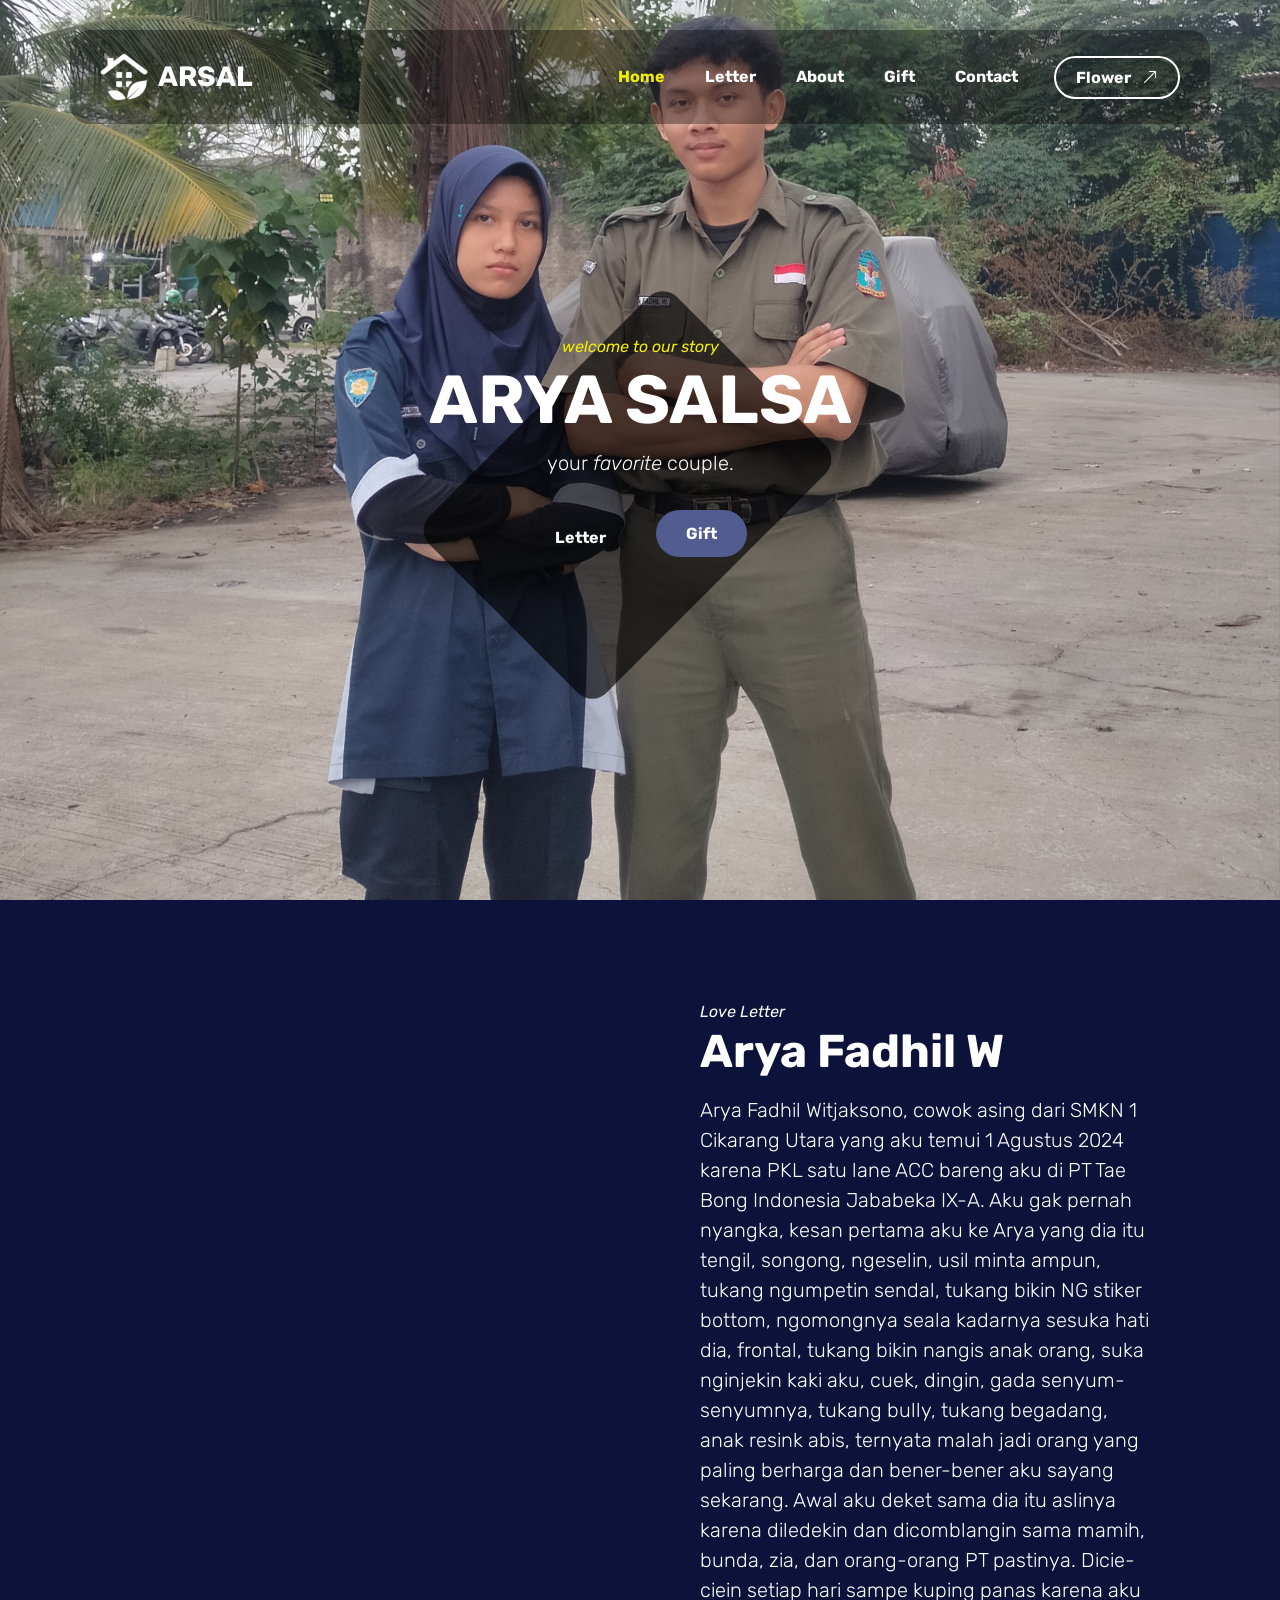
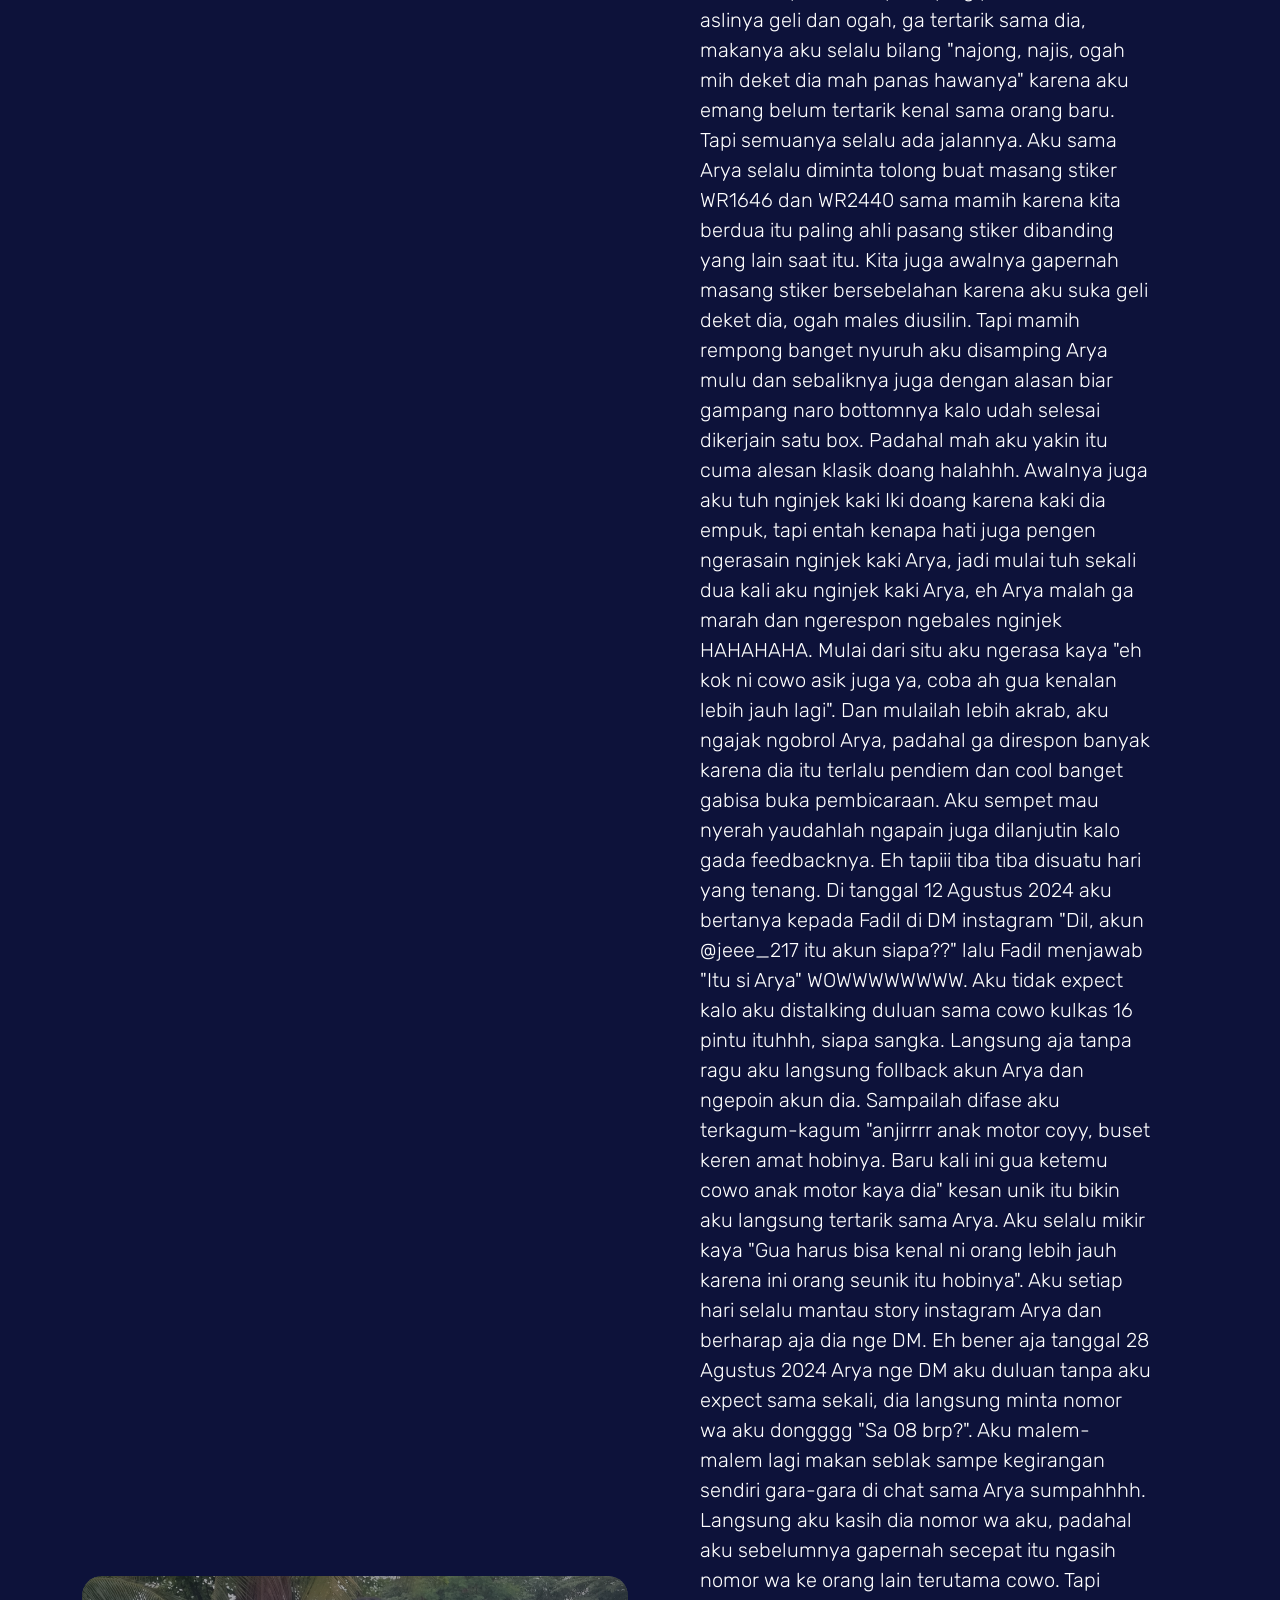
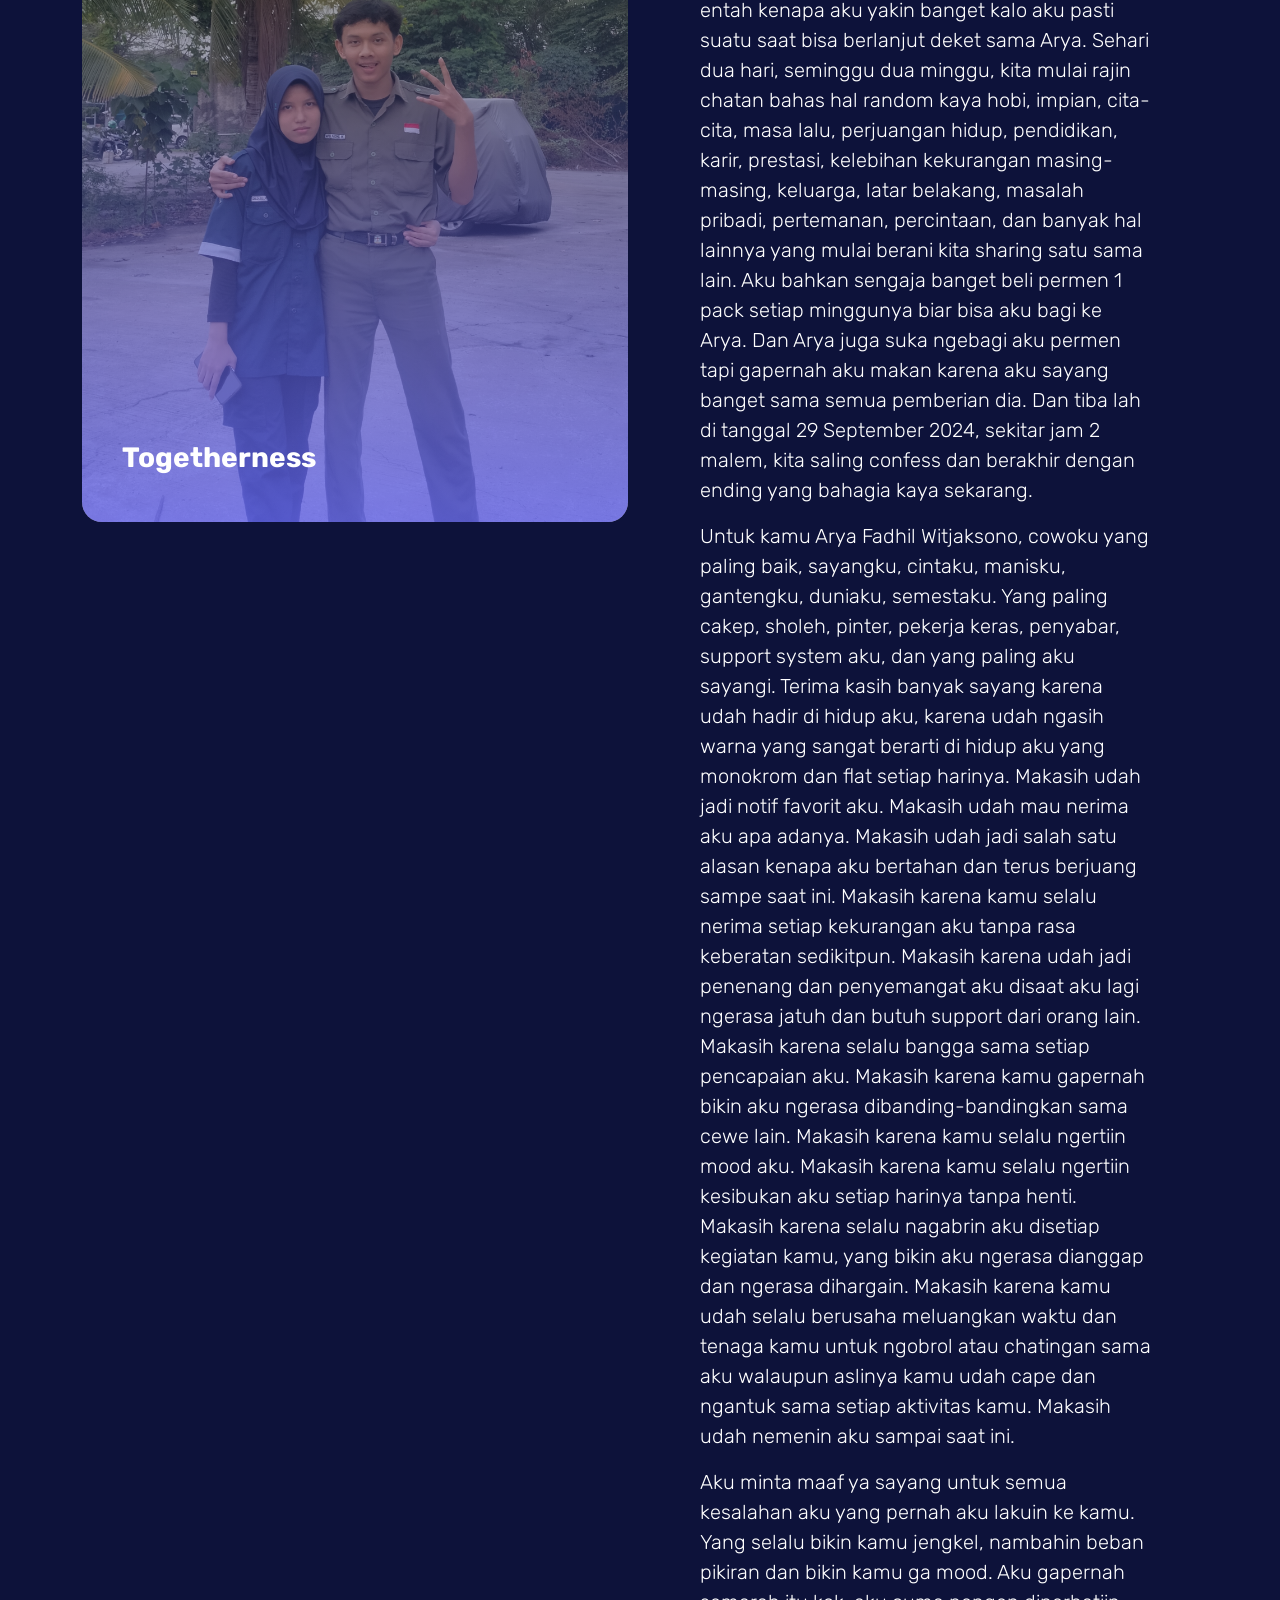
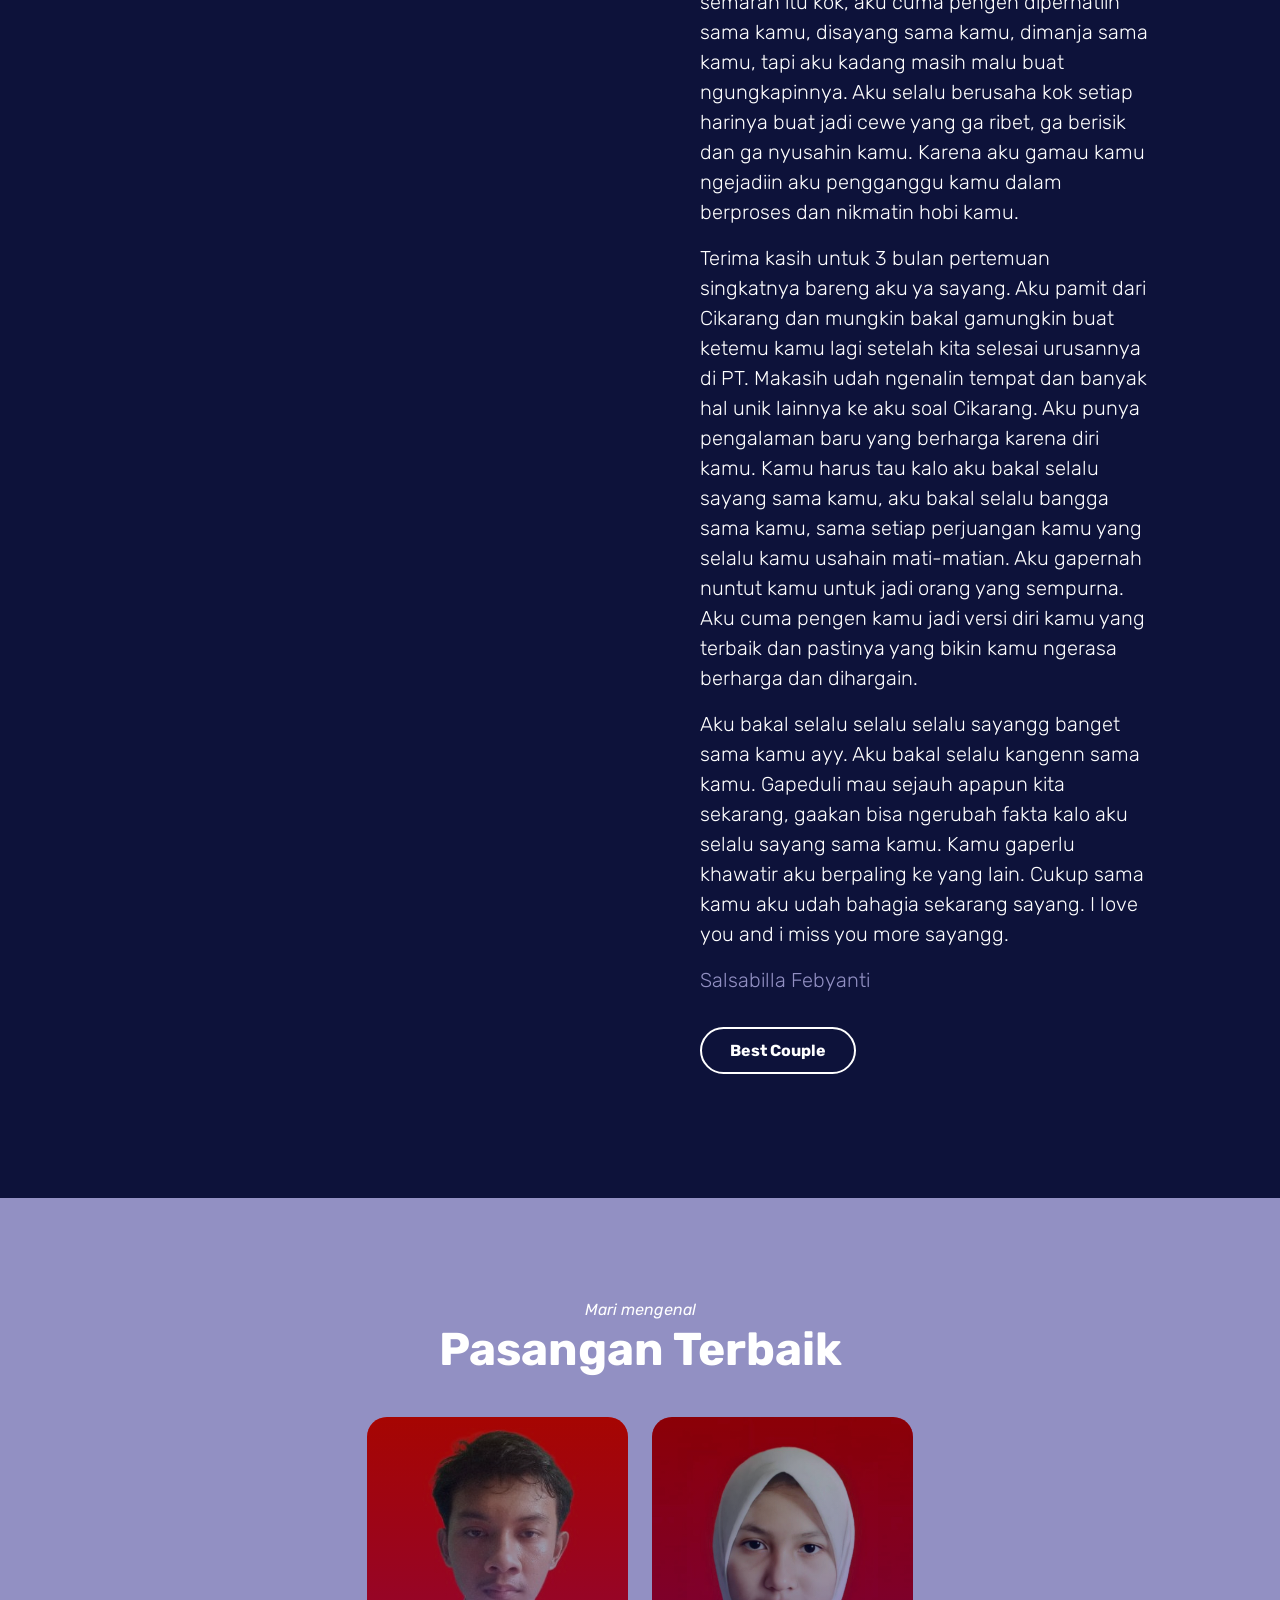
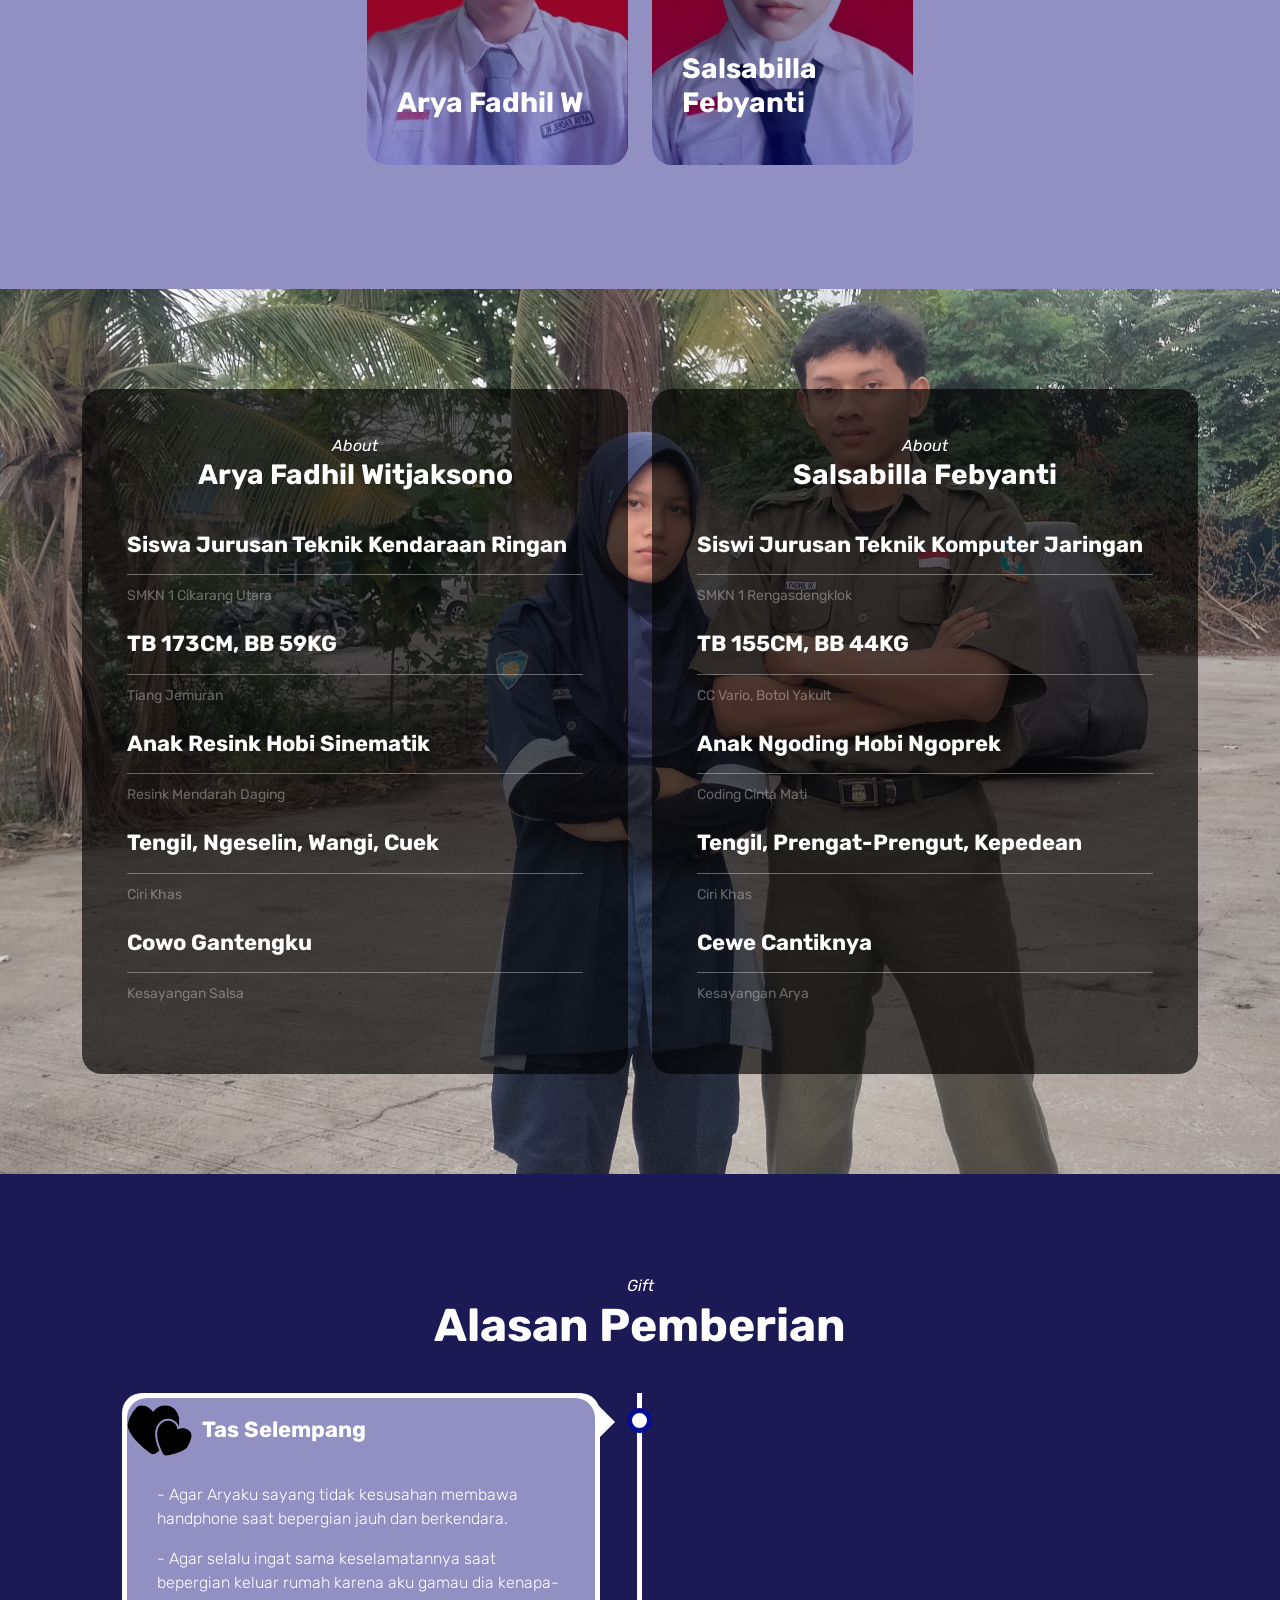
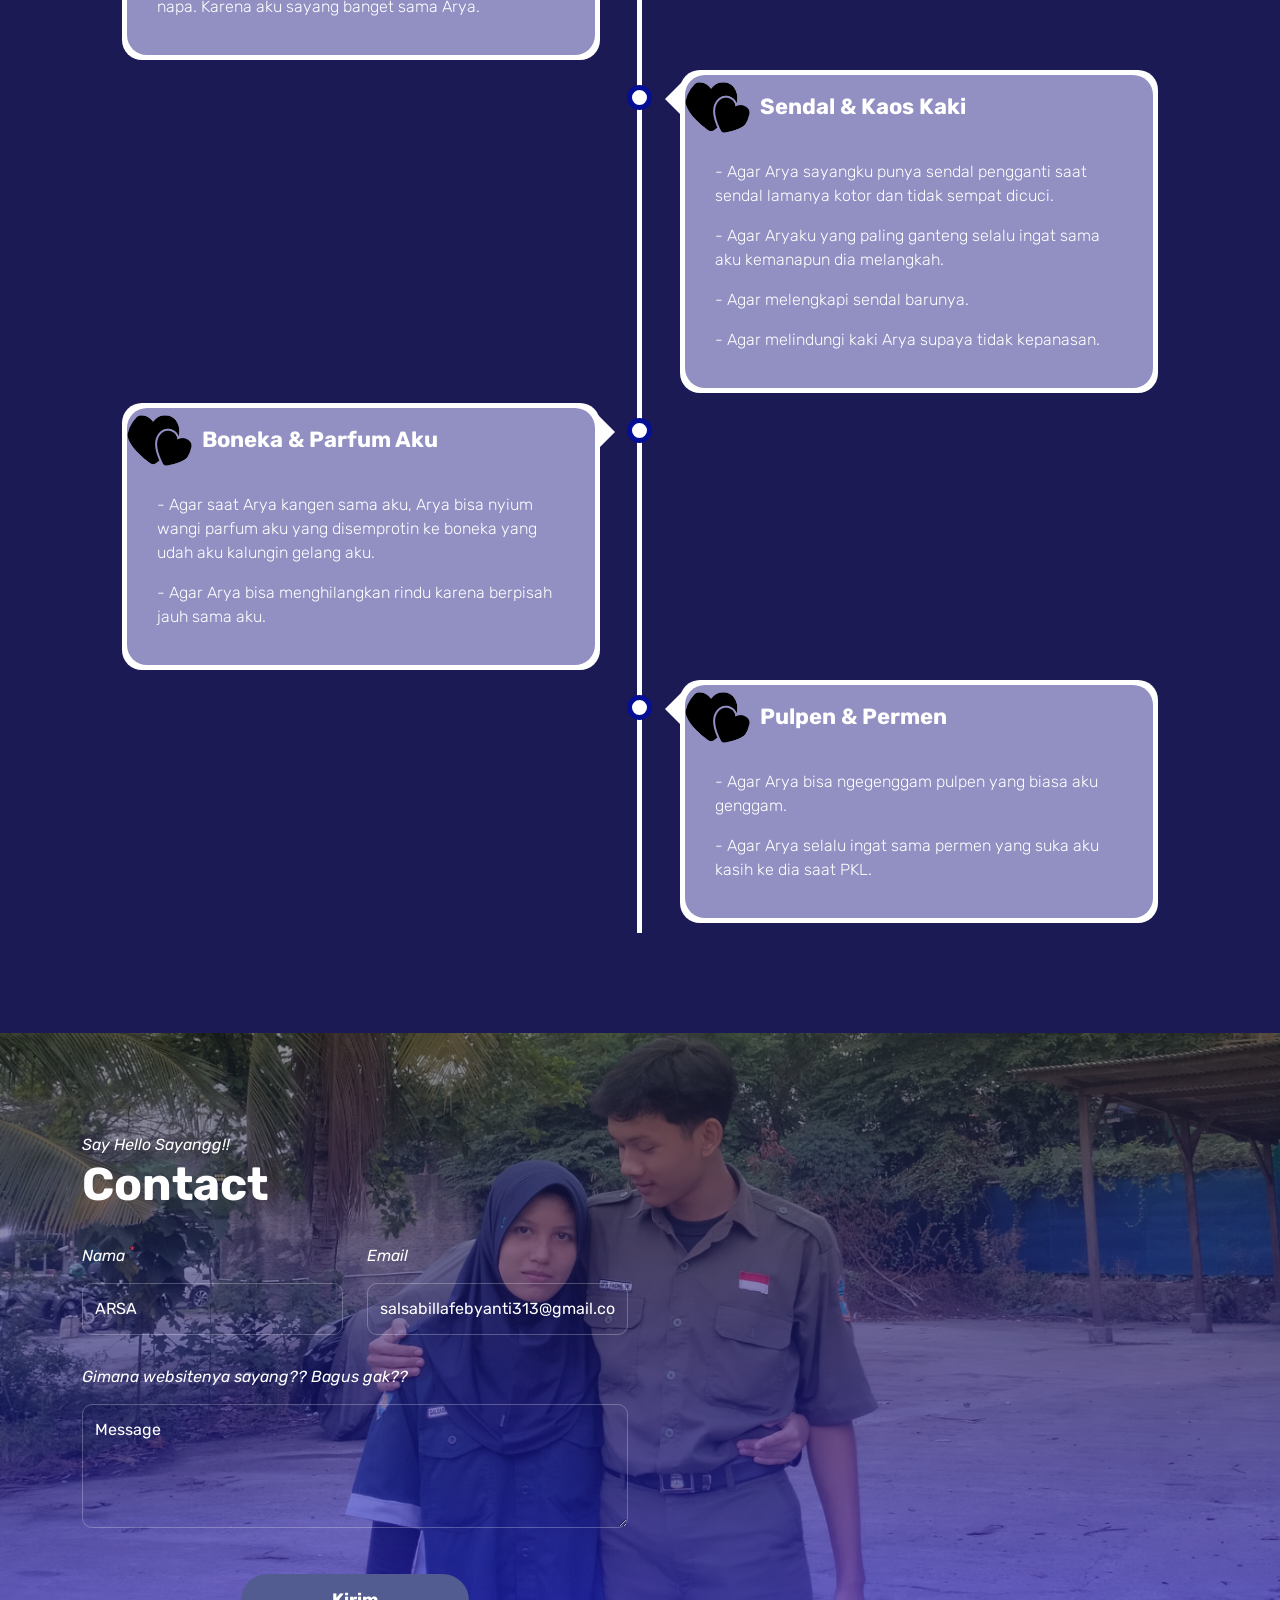
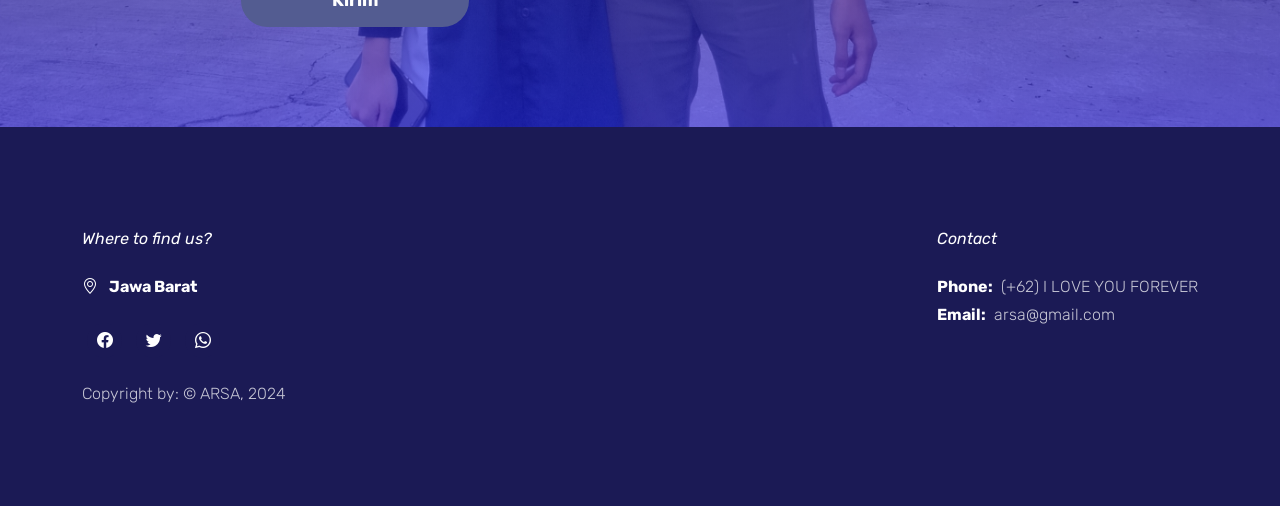
==== index.html @ aed1a378 "Add files via upload" ====
<!doctype html>
<html lang="en">
    <head>
        <meta charset="utf-8">
        <meta name="viewport" content="width=device-width, initial-scale=1">

        <meta name="description" content="">
        <meta name="author" content="">

        <title>Surat Cinta Dari Salsabilla</title>
        <link href="https://fonts.googleapis.com/css2?family=Rubik:ital,wght@0,300..900;1,300..900&display=swap" rel="stylesheet">
        <style>
            body {
                font-family: "Rubik", sans-serif;
            }
        </style>

        <!-- CSS -->                
        <link rel="preconnect" href="https://fonts.googleapis.com">
        
        <link rel="preconnect" href="https://fonts.gstatic.com" crossorigin>
            
        <link href="bootstrap.min.css" rel="stylesheet">

        <link href="bootstrap-icons.css" rel="stylesheet">

        <link href="vegas.min.css" rel="stylesheet">

        <link href="tooplate-barista.css" rel="stylesheet">
        
    </head>
    
    <body>
            <main>
                <nav class="navbar navbar-expand-lg">                
                    <div class="container">
                        <!-- GANTI PAKE FILE BERANDA UTAMA INDEX.HTML -->   
                        <a class="navbar-brand d-flex align-items-center">
                        
                            <img src="home.png" class="navbar-brand-image img-fluid" alt="Barista Cafe Template">
                            ARSAL
                        </a>
        
                        <button class="navbar-toggler" type="button" data-bs-toggle="collapse" data-bs-target="#navbarNav" aria-controls="navbarNav" aria-expanded="false" aria-label="Toggle navigation">
                            <span class="navbar-toggler-icon"></span>
                        </button>
        
                        <div class="collapse navbar-collapse" id="navbarNav">
                            <ul class="navbar-nav ms-lg-auto">
                                <li class="nav-item">
                                    <a class="nav-link click-scroll" href="#section_1">Home</a>
                                </li>
        
                                <li class="nav-item">
                                    <a class="nav-link click-scroll" href="#section_2">Letter</a>
                                </li>

                                <li class="nav-item">
                                    <a class="nav-link click-scroll" href="#section_3">About</a>
                                </li>

                                <li class="nav-item">
                                    <a class="nav-link click-scroll" href="#section_4">Gift</a>
                                </li>

                                <li class="nav-item">
                                    <a class="nav-link click-scroll" href="#section_6">Contact</a>
                                </li>
                            </ul>
                                        <!-- GANTI PAKE FILE BERANDA UTAMA INDEX.HTML -->
                            <div class="ms-lg-3">
                                <a class="btn custom-btn custom-border-btn" href="https://salsabillafebyanti.github.io/arya/">
                                    Flower
                                    <i class="bi-arrow-up-right ms-2"></i>
                                </a>
                            </div>
                        </div>
                    </div>
                </nav>


                <section class="hero-section d-flex justify-content-center align-items-center" id="section_1">

                    <div class="container">
                        <div class="row align-items-center">

                            <div class="col-lg-6 col-12 mx-auto">
                                <em class="small-text">welcome to our story</em>
                                
                                <h1>ARYA SALSA</h1>

                                <p class="text-white mb-4 pb-lg-2">
                                    your <em>favorite</em> couple.
                                </p>

                                <a class="btn custom-btn custom-border-btn smoothscroll me-3" href="#section_2">
                                    Letter
                                </a>

                                <a class="btn custom-btn smoothscroll me-2 mb-2" href="#section_4"><strong>Gift</strong></a>
                            </div>

                        </div>
                    </div>

                    <div class="hero-slides"></div>
                </section>


                <section class="about-section section-padding" id="section_2" style="background-color: #1B1A55;">
                    <div class="section-overlay"></div>
                    <div class="container">
                        <div class="row align-items-center">
                            
                            <div class="col-lg-6 col-12">
                                <div class="ratio ratio-1x1">
                                    <img src="together.jpg" class="custom-video" alt="Revisi Fiber Image">
                                    <div class="about-video-info d-flex flex-column">
                                        <h4 class="mt-auto"></h4>
                                        <h4>Togetherness</h4>
                                    </div>
                                </div>
                            </div>

                            <div class="col-lg-5 col-12 mt-4 mt-lg-0 mx-auto">
                                <em class="text-white">Love Letter</em>

                                <h2 class="text-white mb-3">Arya Fadhil W</h2>

                                <p class="text-white">Arya Fadhil Witjaksono, cowok asing dari SMKN 1 Cikarang Utara yang aku temui 1 Agustus 2024 karena PKL satu lane ACC bareng aku di PT Tae Bong Indonesia Jababeka IX-A. Aku gak pernah nyangka, kesan pertama aku ke Arya yang dia itu tengil, songong, ngeselin, usil minta ampun, tukang ngumpetin sendal, tukang bikin NG stiker bottom, ngomongnya seala kadarnya sesuka hati dia, frontal, tukang bikin nangis anak orang, suka nginjekin kaki aku, cuek, dingin, gada senyum-senyumnya, tukang bully, tukang begadang, anak resink abis, ternyata malah jadi orang yang paling berharga dan bener-bener aku sayang sekarang. Awal aku deket sama dia itu aslinya karena diledekin dan dicomblangin sama mamih, bunda, zia, dan orang-orang PT pastinya. Dicie-ciein setiap hari sampe kuping panas karena aku aslinya geli dan ogah, ga tertarik sama dia, makanya aku selalu bilang "najong, najis, ogah mih deket dia mah panas hawanya" karena aku emang belum tertarik kenal sama orang baru. Tapi semuanya selalu ada jalannya. Aku sama Arya selalu diminta tolong buat masang stiker WR1646 dan WR2440 sama mamih karena kita berdua itu paling ahli pasang stiker dibanding yang lain saat itu. Kita juga awalnya gapernah masang stiker bersebelahan karena aku suka geli deket dia, ogah males diusilin. Tapi mamih rempong banget nyuruh aku disamping Arya mulu dan sebaliknya juga dengan alasan biar gampang naro bottomnya kalo udah selesai dikerjain satu box. Padahal mah aku yakin itu cuma alesan klasik doang halahhh. Awalnya juga aku tuh nginjek kaki Iki doang karena kaki dia empuk, tapi entah kenapa hati juga pengen ngerasain nginjek kaki Arya, jadi mulai tuh sekali dua kali aku nginjek kaki Arya, eh Arya malah ga marah dan ngerespon ngebales nginjek HAHAHAHA. Mulai dari situ aku ngerasa kaya "eh kok ni cowo asik juga ya, coba ah gua kenalan lebih jauh lagi". Dan mulailah lebih akrab, aku ngajak ngobrol Arya, padahal ga direspon banyak karena dia itu terlalu pendiem dan cool banget gabisa buka pembicaraan. Aku sempet mau nyerah yaudahlah ngapain juga dilanjutin kalo gada feedbacknya. Eh tapiii tiba tiba disuatu hari yang tenang. Di tanggal 12 Agustus 2024 aku bertanya kepada Fadil di DM instagram "Dil, akun @jeee_217 itu akun siapa??" lalu Fadil menjawab "Itu si Arya" WOWWWWWWWW. Aku tidak expect kalo aku distalking duluan sama cowo kulkas 16 pintu ituhhh, siapa sangka. Langsung aja tanpa ragu aku langsung follback akun Arya dan ngepoin akun dia. Sampailah difase aku terkagum-kagum "anjirrrr anak motor coyy, buset keren amat hobinya. Baru kali ini gua ketemu cowo anak motor kaya dia" kesan unik itu bikin aku langsung tertarik sama Arya. Aku selalu mikir kaya "Gua harus bisa kenal ni orang lebih jauh karena ini orang seunik itu hobinya". Aku setiap hari selalu mantau story instagram Arya dan berharap aja dia nge DM. Eh bener aja tanggal 28 Agustus 2024 Arya nge DM aku duluan tanpa aku expect sama sekali, dia langsung minta nomor wa aku dongggg "Sa 08 brp?". Aku malem-malem lagi makan seblak sampe kegirangan sendiri gara-gara di chat sama Arya sumpahhhh. Langsung aku kasih dia nomor wa aku, padahal aku sebelumnya gapernah secepat itu ngasih nomor wa ke orang lain terutama cowo. Tapi entah kenapa aku yakin banget kalo aku pasti suatu saat bisa berlanjut deket sama Arya. Sehari dua hari, seminggu dua minggu, kita mulai rajin chatan bahas hal random kaya hobi, impian, cita-cita, masa lalu, perjuangan hidup, pendidikan, karir, prestasi, kelebihan kekurangan masing-masing, keluarga, latar belakang, masalah pribadi, pertemanan, percintaan, dan banyak hal lainnya yang mulai berani kita sharing satu sama lain. Aku bahkan sengaja banget beli permen 1 pack setiap minggunya biar bisa aku bagi ke Arya. Dan Arya juga suka ngebagi aku permen tapi gapernah aku makan karena aku sayang banget sama semua pemberian dia. Dan tiba lah di tanggal 29 September 2024, sekitar jam 2 malem, kita saling confess dan berakhir dengan ending yang bahagia kaya sekarang.</p>
                                <p class="text-white">Untuk kamu Arya Fadhil Witjaksono, cowoku yang paling baik, sayangku, cintaku, manisku, gantengku, duniaku, semestaku. Yang paling cakep, sholeh, pinter, pekerja keras, penyabar, support system aku, dan yang paling aku sayangi. Terima kasih banyak sayang karena udah hadir di hidup aku, karena udah ngasih warna yang sangat berarti di hidup aku yang monokrom dan flat setiap harinya. Makasih udah jadi notif favorit aku. Makasih udah mau nerima aku apa adanya. Makasih udah jadi salah satu alasan kenapa aku bertahan dan terus berjuang sampe saat ini. Makasih karena kamu selalu nerima setiap kekurangan aku tanpa rasa keberatan sedikitpun. Makasih karena udah jadi penenang dan penyemangat aku disaat aku lagi ngerasa jatuh dan butuh support dari orang lain. Makasih karena selalu bangga sama setiap pencapaian aku. Makasih karena kamu gapernah bikin aku ngerasa dibanding-bandingkan sama cewe lain. Makasih karena kamu selalu ngertiin mood aku. Makasih karena kamu selalu ngertiin kesibukan aku setiap harinya tanpa henti. Makasih karena selalu nagabrin aku disetiap kegiatan kamu, yang bikin aku ngerasa dianggap dan ngerasa dihargain. Makasih karena kamu udah selalu berusaha meluangkan waktu dan tenaga kamu untuk ngobrol atau chatingan sama aku walaupun aslinya kamu udah cape dan ngantuk sama setiap aktivitas kamu. Makasih udah nemenin aku sampai saat ini.</p>
                                <p class="text-white">Aku minta maaf ya sayang untuk semua kesalahan aku yang pernah aku lakuin ke kamu. Yang selalu bikin kamu jengkel, nambahin beban pikiran dan bikin kamu ga mood. Aku gapernah semarah itu kok, aku cuma pengen diperhatiin sama kamu, disayang sama kamu, dimanja sama kamu, tapi aku kadang masih malu buat ngungkapinnya. Aku selalu berusaha kok setiap harinya buat jadi cewe yang ga ribet, ga berisik dan ga nyusahin kamu. Karena aku gamau kamu ngejadiin aku pengganggu kamu dalam berproses dan nikmatin hobi kamu.</p>
                                <p class="text-white">Terima kasih untuk 3 bulan pertemuan singkatnya bareng aku ya sayang. Aku pamit dari Cikarang dan mungkin bakal gamungkin buat ketemu kamu lagi setelah kita selesai urusannya di PT. Makasih udah ngenalin tempat dan banyak hal unik lainnya ke aku soal Cikarang. Aku punya pengalaman baru yang berharga karena diri kamu. Kamu harus tau kalo aku bakal selalu sayang sama kamu, aku bakal selalu bangga sama kamu, sama setiap perjuangan kamu yang selalu kamu usahain mati-matian. Aku gapernah nuntut kamu untuk jadi orang yang sempurna. Aku cuma pengen kamu jadi versi diri kamu yang terbaik dan pastinya yang bikin kamu ngerasa berharga dan dihargain.</p>
                                <p class="text-white">Aku bakal selalu selalu selalu sayangg banget sama kamu ayy. Aku bakal selalu kangenn sama kamu. Gapeduli mau sejauh apapun kita sekarang, gaakan bisa ngerubah fakta kalo aku selalu sayang sama kamu. Kamu gaperlu khawatir aku berpaling ke yang lain. Cukup sama kamu aku udah bahagia sekarang sayang. I love you and i miss you more sayangg.</p>
                                <p class="textarea">Salsabilla Febyanti</p>


                                <a href="#barista-team" class="smoothscroll btn custom-btn custom-border-btn mt-3 mb-4">Best Couple</a>
                            </div>

                        </div>
                    </div>
                </section>

                <section class="barista-section section-padding section-bg" id="barista-team">
                    <div class="container">
                        <div class="row justify-content-center">

                            <div class="col-lg-12 col-12 text-center mb-4 pb-lg-2">
                                <em class="text-white">Mari mengenal</em>

                                <h2 class="text-white">Pasangan Terbaik</h2>
                            </div>

                            <div class="col-lg-3 col-md-6 col-12 mb-4">
                                <div class="team-block-wrap">
                                    <div class="team-block-info d-flex flex-column">
                                        <div class="d-flex mt-auto mb-3">
                                            <h4 class="text-white mb-0">Arya Fadhil W</h4>
                                        </div>
                                    </div>
                                    <div class="team-block-image-wrap">
                                        <img src="pasarya.jpg" class="team-block-image img-fluid" alt="">
                                    </div>
                                </div>
                            </div>

                            <div class="col-lg-3 col-md-6 col-12 mb-4">
                                <div class="team-block-wrap">
                                    <div class="team-block-info d-flex flex-column">
                                        <div class="d-flex mt-auto mb-3">
                                            <h4 class="text-white mb-0">Salsabilla Febyanti</h4>
                                        </div>
                                    </div>
                                    <div class="team-block-image-wrap">
                                        <img src="passalsa.jpg" class="team-block-image img-fluid" alt="">
                                    </div>
                                </div>
                            </div>
                           
                    </div>
                </section>


                <section class="menu-section section-padding" id="section_3">
                    <div class="container">
                        <div class="row">

                            <div class="col-lg-6 col-12 mb-4 mb-lg-0">
                                <div class="menu-block-wrap">
                                    <div class="text-center mb-4 pb-lg-2">
                                        <em class="text-white">About</em>
                                        <h4 class="text-white">Arya Fadhil Witjaksono</h4>
                                    </div>

                                    <div class="menu-block">
                                        <div class="d-flex">
                                            <h6>Siswa Jurusan Teknik Kendaraan Ringan</h6>
                                            <span class="underline"></span>

                                        </div>

                                        <div class="border-top mt-2 pt-2">
                                            <small>SMKN 1 Cikarang Utara</small>
                                        </div>
                                    </div>

                                    <div class="menu-block my-4">
                                        <div class="d-flex">
                                            <h6>
                                                TB 173CM, BB 59KG
                                            </h6>
                                        
                                            <span class="underline"></span>
                                        </div>

                                        <div class="border-top mt-2 pt-2">
                                            <small>Tiang Jemuran</small>
                                        </div>
                                    </div>

                                    <div class="menu-block">
                                        <div class="d-flex">
                                            <h6>
                                               Anak Resink Hobi Sinematik
                                            </h6>
                                            <span class="underline"></span>
                                        </div>

                                        <div class="border-top mt-2 pt-2">
                                            <small>Resink Mendarah Daging</small>
                                        </div>
                                    </div>

                                    <div class="menu-block my-4">
                                        <div class="d-flex">
                                            <h6>Tengil, Ngeselin, Wangi, Cuek</h6>
                                        
                                            <span class="underline"></span>
                                        </div>

                                        <div class="border-top mt-2 pt-2">
                                            <small>Ciri Khas</small>
                                        </div>
                                    </div>

                                    <div class="menu-block my-4">
                                        <div class="d-flex">
                                            <h6>Cowo Gantengku</h6>
                                        
                                            <span class="underline"></span>
                                        </div>

                                        <div class="border-top mt-2 pt-2">
                                            <small>Kesayangan Salsa</small>
                                        </div>
                                    </div>
                                </div>
                            </div>

                            <div class="col-lg-6 col-12">
                                <div class="menu-block-wrap">
                                    <div class="text-center mb-4 pb-lg-2">
                                        <em class="text-white">About</em>
                                        <h4 class="text-white">Salsabilla Febyanti</h4>
                                    </div>

                                    <div class="menu-block">
                                        <div class="d-flex">
                                            <h6>Siswi Jurusan Teknik Komputer Jaringan</h6>
                                            <span class="underline"></span>
                                        </div>

                                        <div class="border-top mt-2 pt-2">
                                            <small>SMKN 1 Rengasdengklok</small>
                                        </div>
                                    </div>

                                    <div class="menu-block my-4">
                                        <div class="d-flex">
                                            <h6>
                                                TB 155CM, BB 44KG
                                            </h6>                                       
                                            <span class="underline"></span>
                                        </div>

                                        <div class="border-top mt-2 pt-2">
                                            <small>CC Vario, Botol Yakult</small>
                                        </div>
                                    </div>

                                    <div class="menu-block">
                                        <div class="d-flex">
                                            <h6>Anak Ngoding Hobi Ngoprek</h6>                                      
                                            <span class="underline"></span>
                                        </div>

                                        <div class="border-top mt-2 pt-2">
                                            <small>Coding Cinta Mati</small>
                                        </div>
                                    </div>

                                    <div class="menu-block my-4">
                                        <div class="d-flex">
                                            <h6>Tengil, Prengat-Prengut, Kepedean</h6>                                        
                                            <span class="underline"></span>
                                        </div>
                                        <div class="border-top mt-2 pt-2">
                                            <small>Ciri Khas</small>
                                        </div>
                                    </div>

                                    <div class="menu-block my-4">
                                        <div class="d-flex">
                                            <h6>Cewe Cantiknya</h6>                                        
                                            <span class="underline"></span>
                                        </div>
                                        <div class="border-top mt-2 pt-2">
                                            <small>Kesayangan Arya</small>
                                        </div>
                                    </div>
                                </div>
                            </div>

                        </div>
                    </div>
                </section>


                <section class="reviews-section section-padding section-bg" id="section_4" style="background-color: #1B1A55;">
                    <div class="container">
                        <div class="row justify-content-center">

                            <div class="col-lg-12 col-12 text-center mb-4 pb-lg-2">
                                <em class="text-white">Gift</em>

                                <h2 class="text-white">Alasan Pemberian</h2>
                            </div>

                            <div class="timeline">
                                <div class="timeline-container timeline-container-left">
                                    <div class="timeline-content">
                                        <div class="reviews-block">
                                            <div class="reviews-block-image-wrap d-flex align-items-center">
                                                <img src="hearts.png" class="reviews-block-image img-fluid" alt="">

                                                <div class="">
                                                    <h6 class="text-white mb-0">Tas Selempang</h6>
                                                </div>
                                            </div>

                                            <div class="reviews-block-info">
                                                <p>- Agar Aryaku sayang tidak kesusahan membawa handphone saat bepergian jauh dan berkendara.</p>
                                                <p>- Agar selalu ingat sama keselamatannya saat bepergian keluar rumah karena aku gamau dia kenapa-napa. Karena aku sayang banget sama Arya.</p>
                                            </div>
                                        </div>
                                    </div>
                                </div>

                                <div class="timeline-container timeline-container-right">
                                    <div class="timeline-content">
                                        <div class="reviews-block">
                                            <div class="reviews-block-image-wrap d-flex align-items-center">
                                                <img src="hearts.png" class="reviews-block-image img-fluid" alt="">
                                                <div class="">
                                                    <h6 class="text-white mb-0">Sendal & Kaos Kaki</h6>
                                                </div>
                                            </div>

                                            <div class="reviews-block-info">
                                                <p>- Agar Arya sayangku punya sendal pengganti saat sendal lamanya kotor dan tidak sempat dicuci.</p>
                                                <p>- Agar Aryaku yang paling ganteng selalu ingat sama aku kemanapun dia melangkah.</p>
                                                <p>- Agar melengkapi sendal barunya.</p>
                                                <p>- Agar melindungi kaki Arya supaya tidak kepanasan.</p>
                                            </div>
                                        </div>
                                    </div>
                                </div>

                                <div class="timeline-container timeline-container-left">
                                    <div class="timeline-content">
                                        <div class="reviews-block">
                                            <div class="reviews-block-image-wrap d-flex align-items-center">
                                                <img src="hearts.png" class="reviews-block-image img-fluid" alt="">

                                                <div class="">
                                                    <h6 class="text-white mb-0">Boneka & Parfum Aku</h6>
                                                </div>
                                            </div>

                                            <div class="reviews-block-info">
                                                <p>- Agar saat Arya kangen sama aku, Arya bisa nyium wangi parfum aku yang disemprotin ke boneka yang udah aku kalungin gelang aku.</p>
                                                <p>- Agar Arya bisa menghilangkan rindu karena berpisah jauh sama aku.</p>
                                            </div>
                                        </div>
                                    </div>
                                </div>

                                <div class="timeline-container timeline-container-right">
                                    <div class="timeline-content">
                                        <div class="reviews-block">
                                            <div class="reviews-block-image-wrap d-flex align-items-center">
                                                <img src="hearts.png" class="reviews-block-image img-fluid" alt="">
                                                <div class="">
                                                    <h6 class="text-white mb-0">Pulpen & Permen</h6>
                                                </div>
                                            </div>

                                            <div class="reviews-block-info">
                                                <p>- Agar Arya bisa ngegenggam pulpen yang biasa aku genggam.</p>
                                              <p>- Agar Arya selalu ingat sama permen yang suka aku kasih ke dia saat PKL.</p>
                                            </div>
                                        </div>
                                    </div>
                                </div>
                            </div>
                        </div>
                    </div>
                </section>


                <section class="contact-section section-padding" id="section_6">
                    <div class="container">
                        <div class="row">   

                            <div class="col-lg-12 col-12">
                                <em class="text-white">Say Hello Sayangg!!</em>
                                <h2 class="text-white mb-4 pb-lg-2">Contact</h2>
                            </div>

                            <div class="col-lg-6 col-12">
                                <form action="#" method="post" class="custom-form contact-form" role="form">

                                <div class="row">
                                    
                                    <div class="col-lg-6 col-12">
                                        <label for="name" class="form-label">Nama <sup class="text-danger">*</sup></label>

                                        <input type="text" name="name" id="name" class="form-control" placeholder="ARSA" required="">
                                    </div>

                                    <div class="col-lg-6 col-12">
                                        <label for="email" class="form-label">Email</label>

                                        <input type="email" name="email" id="email" pattern="[^ @]*@[^ @]*" class="form-control" placeholder="salsabillafebyanti313@gmail.com" required="">
                                    </div>

                                    <div class="col-12">
                                        <label for="message" class="form-label">Gimana websitenya sayang?? Bagus gak??</label>

                                        <textarea name="message" rows="4" class="form-control" id="message" placeholder="Message" required=""></textarea>
                                        
                                    </div>
                                </div>

                                <div class="col-lg-5 col-12 mx-auto mt-3">
                                    <button type="submit" class="form-control">Kirim</button>
                                </div>
                            </form>
                            </div>

                        </div>
                    </div>
                </section>


                <footer class="site-footer">
                    <div class="container">
                        <div class="row">

                            <div class="col-lg-4 col-12 me-auto">
                                <em class="text-white d-block mb-4">Where to find us?</em>

                                <strong class="text-white">
                                    <i class="bi-geo-alt me-2"></i>
                                    Jawa Barat
                                </strong>

                                <ul class="social-icon mt-4">
                                    <li class="social-icon-item">
                                        <a href="#" class="social-icon-link bi-facebook">
                                        </a>
                                    </li>
        
                                    <li class="social-icon-item">
                                        <a href="" target="_new" class="social-icon-link bi-twitter">
                                        </a>
                                    </li>

                                    <li class="social-icon-item">
                                        <a href="#" class="social-icon-link bi-whatsapp">
                                        </a>
                                    </li>
                                </ul>
                            </div>

                            <div class="col-lg-3 col-12 mt-4 mb-3 mt-lg-0 mb-lg-0">
                                <em class="text-white d-block mb-4">Contact</em>

                                <p class="d-flex mb-1">
                                    <strong class="me-2">Phone:</strong>
                                    <a href="tel: 305-240-9671" class="site-footer-link">
                                        (+62) 
                                        I LOVE YOU FOREVER
                                    </a>
                                </p>

                                <p class="d-flex">
                                    <strong class="me-2">Email:</strong>

                                    <a href="mailto:info@yourgmail.com" class="site-footer-link">
                                        arsa@gmail.com
                                    </a>
                                </p>
                            </div>

                            <div class="col-lg-8 col-12 mt-4">
                                <p class="copyright-text mb-0">Copyright by: © ARSA, 2024</p>
                            </div>
                    </div>
                </footer>
            </main>

        <!-- JAVASCRIPT FILES -->
        <script src="jquery.min.js"></script>
        <script src="bootstrap.min.js"></script>
        <script src="jquery.sticky.js"></script>
        <script src="click-scroll.js"></script>
        <script src="vegas.min.js"></script>
        <script src="custom.js"></script>

    </body>
</html>
---- vegas.min.css ----
.vegas-content-scrollable,.vegas-overlay,.vegas-slide,.vegas-slide-inner,.vegas-timer{position:absolute;top:0;left:0;bottom:0;right:0;overflow:hidden;border:none;padding:0;margin:0}.vegas-content-scrollable{position:relative;height:100%;overflow:auto}.vegas-overlay{opacity:.5;background:url(./overlays/02.png) center center}.vegas-timer{top:auto;bottom:0;height:2px}.vegas-timer-progress{width:0%;height:100%;background:#fff;transition:width ease-out}.vegas-timer-running .vegas-timer-progress{width:100%}.vegas-slide,.vegas-slide-inner{margin:0;padding:0;background:center center no-repeat;transform:translateZ(0);will-change:transform,opacity}body .vegas-container{overflow:hidden!important;position:relative}.vegas-video{min-width:100%;min-height:100%;width:auto;height:auto}body.vegas-container{overflow:auto;position:static;z-index:-2}body.vegas-container>.vegas-overlay,body.vegas-container>.vegas-slide,body.vegas-container>.vegas-timer{position:fixed;z-index:-1}.vegas-transition-blur,.vegas-transition-blur2{opacity:0;filter:blur(32px) brightness(1.01)}.vegas-transition-blur-in,.vegas-transition-blur2-in{opacity:1;filter:blur(0) brightness(1.01)}.vegas-transition-blur2-out{opacity:0}.vegas-transition-burn,.vegas-transition-burn2{opacity:0;filter:contrast(1000%) saturate(1000%)}.vegas-transition-burn-in,.vegas-transition-burn2-in{opacity:1;filter:contrast(100%) saturate(100%)}.vegas-transition-burn2-out{opacity:0;filter:contrast(1000%) saturate(1000%)}.vegas-transition-fade,.vegas-transition-fade2{opacity:0}.vegas-transition-fade-in,.vegas-transition-fade2-in{opacity:1}.vegas-transition-fade2-out{opacity:0}.vegas-transition-flash,.vegas-transition-flash2{opacity:0;filter:brightness(25)}.vegas-transition-flash-in,.vegas-transition-flash2-in{opacity:1;filter:brightness(1)}.vegas-transition-flash2-out{opacity:0;filter:brightness(25)}.vegas-transition-negative,.vegas-transition-negative2{opacity:0;filter:invert(100%)}.vegas-transition-negative-in,.vegas-transition-negative2-in{opacity:1;filter:invert(0)}.vegas-transition-negative2-out{opacity:0;filter:invert(100%)}.vegas-transition-slideDown,.vegas-transition-slideDown2{transform:translateY(-100%)}.vegas-transition-slideDown-in,.vegas-transition-slideDown2-in{transform:translateY(0)}.vegas-transition-slideDown2-out{transform:translateY(100%)}.vegas-transition-slideLeft,.vegas-transition-slideLeft2{transform:translateX(100%)}.vegas-transition-slideLeft-in,.vegas-transition-slideLeft2-in{transform:translateX(0)}.vegas-transition-slideLeft2-out,.vegas-transition-slideRight,.vegas-transition-slideRight2{transform:translateX(-100%)}.vegas-transition-slideRight-in,.vegas-transition-slideRight2-in{transform:translateX(0)}.vegas-transition-slideRight2-out{transform:translateX(100%)}.vegas-transition-slideUp,.vegas-transition-slideUp2{transform:translateY(100%)}.vegas-transition-slideUp-in,.vegas-transition-slideUp2-in{transform:translateY(0)}.vegas-transition-slideUp2-out{transform:translateY(-100%)}.vegas-transition-swirlLeft,.vegas-transition-swirlLeft2{transform:scale(2) rotate(35deg);opacity:0}.vegas-transition-swirlLeft-in,.vegas-transition-swirlLeft2-in{transform:scale(1) rotate(0);opacity:1}.vegas-transition-swirlLeft2-out,.vegas-transition-swirlRight,.vegas-transition-swirlRight2{transform:scale(2) rotate(-35deg);opacity:0}.vegas-transition-swirlRight-in,.vegas-transition-swirlRight2-in{transform:scale(1) rotate(0);opacity:1}.vegas-transition-swirlRight2-out{transform:scale(2) rotate(35deg);opacity:0}.vegas-transition-zoomIn,.vegas-transition-zoomIn2{transform:scale(0);opacity:0}.vegas-transition-zoomIn-in,.vegas-transition-zoomIn2-in{transform:scale(1);opacity:1}.vegas-transition-zoomIn2-out,.vegas-transition-zoomOut,.vegas-transition-zoomOut2{transform:scale(2);opacity:0}.vegas-transition-zoomOut-in,.vegas-transition-zoomOut2-in{transform:scale(1);opacity:1}.vegas-transition-zoomOut2-out{transform:scale(0);opacity:0}.vegas-animation-kenburns{-webkit-animation:kenburns ease-out;animation:kenburns ease-out}@-webkit-keyframes kenburns{0%{transform:scale(1.5)}100%{transform:scale(1)}}@keyframes kenburns{0%{transform:scale(1.5)}100%{transform:scale(1)}}.vegas-animation-kenburnsDownLeft{-webkit-animation:kenburnsDownLeft ease-out;animation:kenburnsDownLeft ease-out}@-webkit-keyframes kenburnsDownLeft{0%{transform:scale(1.5) translate(10%,-10%)}100%{transform:scale(1) translate(0,0)}}@keyframes kenburnsDownLeft{0%{transform:scale(1.5) translate(10%,-10%)}100%{transform:scale(1) translate(0,0)}}.vegas-animation-kenburnsDownRight{-webkit-animation:kenburnsDownRight ease-out;animation:kenburnsDownRight ease-out}@-webkit-keyframes kenburnsDownRight{0%{transform:scale(1.5) translate(-10%,-10%)}100%{transform:scale(1) translate(0,0)}}@keyframes kenburnsDownRight{0%{transform:scale(1.5) translate(-10%,-10%)}100%{transform:scale(1) translate(0,0)}}.vegas-animation-kenburnsDown{-webkit-animation:kenburnsDown ease-out;animation:kenburnsDown ease-out}@-webkit-keyframes kenburnsDown{0%{transform:scale(1.5) translate(0,-10%)}100%{transform:scale(1) translate(0,0)}}@keyframes kenburnsDown{0%{transform:scale(1.5) translate(0,-10%)}100%{transform:scale(1) translate(0,0)}}.vegas-animation-kenburnsLeft{-webkit-animation:kenburnsLeft ease-out;animation:kenburnsLeft ease-out}@-webkit-keyframes kenburnsLeft{0%{transform:scale(1.5) translate(10%,0)}100%{transform:scale(1) translate(0,0)}}@keyframes kenburnsLeft{0%{transform:scale(1.5) translate(10%,0)}100%{transform:scale(1) translate(0,0)}}.vegas-animation-kenburnsRight{-webkit-animation:kenburnsRight ease-out;animation:kenburnsRight ease-out}@-webkit-keyframes kenburnsRight{0%{transform:scale(1.5) translate(-10%,0)}100%{transform:scale(1) translate(0,0)}}@keyframes kenburnsRight{0%{transform:scale(1.5) translate(-10%,0)}100%{transform:scale(1) translate(0,0)}}.vegas-animation-kenburnsUpLeft{-webkit-animation:kenburnsUpLeft ease-out;animation:kenburnsUpLeft ease-out}@-webkit-keyframes kenburnsUpLeft{0%{transform:scale(1.5) translate(10%,10%)}100%{transform:scale(1) translate(0,0)}}@keyframes kenburnsUpLeft{0%{transform:scale(1.5) translate(10%,10%)}100%{transform:scale(1) translate(0,0)}}.vegas-animation-kenburnsUpRight{-webkit-animation:kenburnsUpRight ease-out;animation:kenburnsUpRight ease-out}@-webkit-keyframes kenburnsUpRight{0%{transform:scale(1.5) translate(-10%,10%)}100%{transform:scale(1) translate(0,0)}}@keyframes kenburnsUpRight{0%{transform:scale(1.5) translate(-10%,10%)}100%{transform:scale(1) translate(0,0)}}.vegas-animation-kenburnsUp{-webkit-animation:kenburnsUp ease-out;animation:kenburnsUp ease-out}@-webkit-keyframes kenburnsUp{0%{transform:scale(1.5) translate(0,10%)}100%{transform:scale(1) translate(0,0)}}@keyframes kenburnsUp{0%{transform:scale(1.5) translate(0,10%)}100%{transform:scale(1) translate(0,0)}}
/*# sourceMappingURL=vegas.min.css.map */
---- tooplate-barista.css ----
/*

Tooplate 2137 Barista

https://www.tooplate.com/view/2137-barista-cafe

*/

/*---------------------------------------
  CUSTOM PROPERTIES ( VARIABLES )             
-----------------------------------------*/
:root {
  --white-color:                  #ffffff;
  --primary-color:                #1B1A55;
  --secondary-color:              #f3ef00;
  --section-bg-color:             #9290C3;
  --custom-btn-bg-color:          #535C91;
  --custom-btn-bg-hover-color:    #001e80;
  --p-color:                      #9290C3;
  --border-color:                 #7fffd4;
  --link-hover-color:             #E76F51;
  --color-dark:                   #070F2B;
  --color-medium:                 #1B1A55;
  --color-light:                  #535C91;
  --color-lightest:               #9290C3;

  --body-font-family:             'Rubik', sans-serif;

  --h1-font-size:                 68px;
  --h2-font-size:                 46px;
  --h3-font-size:                 32px;
  --h4-font-size:                 28px;
  --h5-font-size:                 24px;
  --h6-font-size:                 22px;
  --p-font-size:                  20px;
  --btn-font-size:                16px;
  --form-btn-font-size:           18px;
  --menu-font-size:               16px;

  --border-radius-large:          100px;
  --border-radius-medium:         20px;
  --border-radius-small:          10px;

  --font-weight-thin:             200;
  --font-weight-light:            300;
  --font-weight-normal:           400;
  --font-weight-bold:             700;
}

body {
  background-color: var(--color-dark);
  font-family: var(--body-font-family); 
}


/*---------------------------------------
  TYPOGRAPHY               
-----------------------------------------*/

h2,
h3,
h4,
h5,
h6 {
  color: var(--color-dark);
}

h1,
h2,
h3,
h4,
h5,
h6 {
  font-weight: var(--font-weight-bold);
}

h1 {
  font-size: var(--h1-font-size);
}

h2 {
  font-size: var(--h2-font-size);
}

h3 {
  font-size: var(--h3-font-size);
}

h4 {
  font-size: var(--h4-font-size);
}

h5 {
  font-size: var(--h5-font-size);
}

h6 {
  font-size: var(--h6-font-size);
}

p {
  color: var(--p-color);
  font-size: var(--p-font-size);
  font-weight: var(--font-weight-light);
}

ul li {
  color: var(--p-color);
  font-size: var(--p-font-size);
  font-weight: var(--font-weight-light);
}

a, 
button {
  touch-action: manipulation;
  transition: all 0.3s;
}

a {
  display: inline-block;
  color: var(--primary-color);
  text-decoration: none;
}

a:hover {
  color: var(--link-hover-color);
}

b,
strong {
  font-weight: var(--font-weight-bold);
}


/*---------------------------------------
  SECTION               
-----------------------------------------*/
.section-padding {
  padding-top: 100px;
  padding-bottom: 100px;
}

.section-bg {
  background-color: var(--section-bg-color);
}

.section-overlay {
  background-color: var(--color-dark);
  position: absolute;
  z-index: 9;
  top: 0;
  left: 0;
  pointer-events: none;
  width: 100%;
  height: 100%;
  opacity: 0.65;
}

.section-overlay + .container {
  position: relative;
  z-index: 22;
}

.back-top-icon {
  font-size: var(--h2-font-size);
}


/*---------------------------------------
  TIMELINE               
-----------------------------------------*/
.timeline {
  position: relative;
  max-width: 1200px;
  margin: 0 auto;
}

.timeline::after {
  content: '';
  position: absolute;
  width: 5px;
  background-color: var(--white-color);
  top: 0;
  bottom: 0;
  left: 50%;
  margin-left: -3px;
}

.timeline-container {
  padding: 10px 40px;
  padding-top: 0;
  position: relative;
  background-color: inherit;
  width: 50%;
}

.timeline-container::after {
  content: '';
  position: absolute;
  width: 25px;
  height: 25px;
  right: -12px;
  background-color: var(--white-color);
  border: 5px solid #050f96;
  top: 15px;
  border-radius: 50%;
  z-index: 1;
}

.timeline-container-left {
  left: 0;
}

.timeline-container-right {
  left: 50%;
}

.timeline-container-left::before {
  content: " ";
  height: 0;
  position: absolute;
  top: 9px;
  width: 0;
  z-index: 1;
  right: 25px;
  border: medium solid white;
  border-width: 20px 0 20px 20px;
  border-color: transparent transparent transparent white;
}

.timeline-container-right::before {
  content: " ";
  height: 0;
  position: absolute;
  top: 9px;
  width: 0;
  z-index: 1;
  left: 25px;
  border: medium solid white;
  border-width: 20px 20px 20px 0;
  border-color: transparent white transparent transparent;
}

.timeline-container-right::after {
  left: -13px;
}

.timeline-content {
  padding: 5px;
  background-color: var(--white-color);
  position: relative;
  border-radius: var(--border-radius-medium);
}

@media screen and (max-width: 991px) {
  .timeline::after {
    left: 31px;
  }

  .timeline-container {
    width: 100%;
    padding-left: 70px;
    padding-right: 25px;
  }

  .timeline-container::before {
    left: 58px;
    border: medium solid white;
    border-width: 20px 20px 20px 0;
    border-color: transparent white transparent transparent;
  }

  .timeline-container-left::after, .timeline-container-right::after {
    left: 6px;
  }

  .timeline-container-right {
    left: 0%;
  }
}


/*---------------------------------------
  CUSTOM BUTTON               
-----------------------------------------*/
.custom-btn {
  background: var(--custom-btn-bg-color);
  border: 2px solid transparent;
  border-radius: var(--border-radius-large);
  color: var(--white-color);
  font-size: var(--btn-font-size);
  font-weight: var(--font-weight-bold);
  line-height: normal;
  transition: all 0.3s;
  padding: 12px 28px;
}

.custom-btn:hover {
  background: var(--custom-btn-bg-hover-color);
  color: var(--white-color);
}

.custom-border-btn {
  background: transparent;
  border: 2px solid var(--white-color);
  color: var(--white-color);
}

.custom-border-btn:hover {
  background: var(--white-color);
  color: var(--secondary-color);
}

.custom-btn-bg-white {
  border-color: var(--white-color);
  color: var(--white-color);
}

.custom-btn-italic {
  font-style: italic;
}


/*---------------------------------------
  NAVIGATION BAR & OFFCANVAS              
-----------------------------------------*/
.sticky-wrapper {
  position: absolute;
  z-index: 999999;
  top: 0;
  right: 0;
  left: 0;
}

.sticky-wrapper.is-sticky .container {
  background: rgba(0, 0, 0, 0.65);
  border-radius: var(--border-radius-medium);
  padding: 15px 30px;
}

.navbar {
  background: transparent;
  z-index: 999999;
  padding-top: 30px;
  padding-bottom: 30px;
}

.navbar .container {
  background: rgba(0, 0, 0, 0.35);
  border-radius: var(--border-radius-medium);
  padding: 15px 30px;
}

.navbar-brand,
.navbar-brand:hover {
  font-size: var(--h4-font-size);
  font-weight: var(--font-weight-bold);
  display: block;
  color: var(--white-color);
}

.navbar .navbar-brand-image {
  filter: brightness(0) invert(1);
}

.navbar-brand-image {
  width: 48px;
  height: auto;
  margin-right: 10px;
}

.navbar .custom-btn {
  padding: 10px 20px;
}

.navbar-expand-lg .navbar-nav .nav-link {
  border-radius: var(--border-radius-large);
  margin: 10px;
  padding: 10px;
}

.navbar-nav .nav-link {
  display: inline-block;
  color: var(--white-color);
  font-size: var(--menu-font-size);
  font-weight: var(--font-weight-bold);
  padding-top: 15px;
  padding-bottom: 15px;
}

.navbar-nav .nav-link.active, 
.navbar-nav .nav-link:hover {
  color: var(--secondary-color);
}

.navbar .dropdown-menu {
  background: var(--white-color);
  box-shadow: 0 1rem 3rem rgba(0,0,0,.175);
  border: 0;
  display: inherit;
  opacity: 0;
  min-width: 9rem;
  margin-top: 20px;
  padding: 13px 0 10px 0;
  transition: all 0.3s;
  pointer-events: none;
}

.navbar .dropdown-menu::before {
  content: "";
  width: 0;
  height: 0;
  border-left: 20px solid transparent;
  border-right: 20px solid transparent;
  border-bottom: 15px solid var(--white-color);
  position: absolute;
  top: -10px;
  left: 10px;
}

.navbar .dropdown-item {
  display: inline-block;
  color: var(--p-color);
  font-size: var(--menu-font-size);
  font-weight: var(--font-weight-medium);
  position: relative;
}

.navbar .dropdown-item.active, 
.navbar .dropdown-item:active,
.navbar .dropdown-item:focus, 
.navbar .dropdown-item:hover {
  background: transparent;
  color: var(--link-hover-color);
}

.navbar .dropdown-toggle::after {
  content: "\f282";
  display: inline-block;
  font-family: bootstrap-icons !important;
  font-size: var(--menu-font-size);
  font-style: normal;
  font-weight: normal !important;
  font-variant: normal;
  text-transform: none;
  line-height: 1;
  vertical-align: -.125em;
  -webkit-font-smoothing: antialiased;
  -moz-osx-font-smoothing: grayscale;
  position: relative;
  left: 2px;
  border: 0;
}

@media screen and (min-width: 992px) {
  .navbar .dropdown:hover .dropdown-menu {
    opacity: 1;
    margin-top: 0;
    pointer-events: auto;
  }
}

.navbar-toggler {
  border: 0;
  padding: 0;
  cursor: pointer;
  margin: 0;
  width: 30px;
  height: 35px;
  outline: none;
}

.navbar-toggler:focus {
  outline: none;
  box-shadow: none;
}

.navbar-toggler[aria-expanded="true"] .navbar-toggler-icon {
  background: transparent;
}

.navbar-toggler[aria-expanded="true"] .navbar-toggler-icon:before,
.navbar-toggler[aria-expanded="true"] .navbar-toggler-icon:after {
  transition: top 300ms 50ms ease, -webkit-transform 300ms 350ms ease;
  transition: top 300ms 50ms ease, transform 300ms 350ms ease;
  transition: top 300ms 50ms ease, transform 300ms 350ms ease, -webkit-transform 300ms 350ms ease;
  top: 0;
}

.navbar-toggler[aria-expanded="true"] .navbar-toggler-icon:before {
  transform: rotate(45deg);
}

.navbar-toggler[aria-expanded="true"] .navbar-toggler-icon:after {
  transform: rotate(-45deg);
}

.navbar-toggler .navbar-toggler-icon {
  background: var(--white-color);
  transition: background 10ms 300ms ease;
  display: block;
  width: 30px;
  height: 2px;
  position: relative;
}

.navbar-toggler .navbar-toggler-icon:before,
.navbar-toggler .navbar-toggler-icon:after {
  transition: top 300ms 350ms ease, -webkit-transform 300ms 50ms ease;
  transition: top 300ms 350ms ease, transform 300ms 50ms ease;
  transition: top 300ms 350ms ease, transform 300ms 50ms ease, -webkit-transform 300ms 50ms ease;
  position: absolute;
  right: 0;
  left: 0;
  background: var(--white-color);
  width: 30px;
  height: 2px;
  content: '';
}

.navbar-toggler .navbar-toggler-icon::before {
  top: -8px;
}

.navbar-toggler .navbar-toggler-icon::after {
  top: 8px;
}


/*---------------------------------------
  HERO        
-----------------------------------------*/
.hero-section {
  background-color: var(--dark-color);
  position: relative;
  overflow: hidden;
  min-height: 620px;
  text-align: center;
}

.hero-section::after {
  background-color: rgba(0, 0, 0, 0.65);
  border-radius: var(--border-radius-medium);
  content: "";
  position: absolute;
  top: 55%;
  left: 50%;
  transform: translate(-55%, -50%) rotate(45deg);
  width: 250px;
  height: 350px;
  pointer-events: none;
}

@media screen and (min-width: 991px) {
  .hero-section {
    height: 100vh;
  }
}

.hero-section h1 {
  color: var(--white-color);
}

.small-text {
  color: var(--secondary-color);
}

.hero-section .custom-border-btn {
  border-color: transparent;
}

.hero-section .container {
  position: relative;
  z-index: 9;
}

.hero-slides {
  width: 100%;
  height: 100%;
  position: absolute !important;
}

.opening-hours-list {
  margin: 0;
  padding: 0;
}

.opening-hours-list li {
  color: rgba(255, 255, 255, 0.75);
  font-size: var(--btn-font-size);
  font-weight: var(--font-weight-normal);
  margin-bottom: 10px;
}

.opening-hours-list li .underline {
  background-color: rgba(255, 255, 255, 0.75);
  width: 35%;
  height: 1px;
  margin: auto 15px 0 15px;
}


/*---------------------------------------
  ABOUT              
-----------------------------------------*/
.about-section {
  background-color: var(--secondary-color);
  position: relative;
}

.about-section .ratio {
  border-radius: var(--border-radius-medium);
}

.custom-video {
  border-radius: var(--border-radius-medium);
  width: 100%;
  height: 100%;
  object-fit: cover;
}

.about-image-wrap {
  border-radius: var(--border-radius-medium);
  position: relative;
  overflow: hidden;
}

.about-video-info {
  background-image: linear-gradient(to bottom, rgba(0, 0, 0, 0.35), rgba(101, 104, 255, 0.719));
  border-radius: var(--border-radius-medium);
  bottom: 0;
  height: auto;
  padding: 40px;
}

.about-video-info h4 {
  color: var(--white-color);
}

.about-section h6 {
  color: var(--secondary-color);
}

.team-block-wrap {
  background-color: var(--secondary-color);
  border-radius: var(--border-radius-medium);
  position: relative;
  overflow: hidden;
  max-height: 450px;
  cursor: pointer;
}

.team-block-wrap:hover .team-block-image {
  transform: scale(1.2);
}

.team-block-image-wrap {
  width: 100%;
}

.team-block-image {
  display: block;
  object-fit: cover;
  width: 100%;
  height: 100%;
  transition: all 0.3s;
}

.team-block-info {
  background-image: linear-gradient(to bottom, rgba(0, 0, 0, 0.35), rgba(2, 0, 146, 0.466));
  position: absolute;
  z-index: 2;
  top: 0;
  right: 0;
  bottom: 0;
  left: 0;
  padding: 30px;
}

.team-block-info .badge {
  margin: auto;
  top: 2px;
  bottom: 0;
}


/*---------------------------------------
  OUR MENU              
-----------------------------------------*/
.menu-section {
  background-image: url('fotbar1.jpg');
  background-repeat: no-repeat;
  background-size: cover;
}

.menu-block-wrap {
  background: rgba(0, 0, 0, 0.65);
  border-radius: var(--border-radius-medium);
  padding: 45px;
}

.menu-block .border-top {
  border-top-color: rgba(255, 255, 255, 0.35) !important;
}

.menu-block h6 {
  color: var(--white-color);
}

.menu-block small {
  color: rgba(255, 255, 255, 0.35);
}

.menu-block strong {
  color: var(--secondary-color);
}

.menu-block-image {
  border-radius: 100%;
  width: 350px;
  height: 350px;
  object-fit: cover;
  display: block;
  margin: auto;
  cursor: pointer;
}

.badge {
  background-color: var(--primary-color);
  font-size: 12px;
  position: relative;
  bottom: 4px;
  padding-bottom: 6px;
}

.badge::before {
  content: "";
  position: absolute;
  top: 0;
  bottom: 0;
  left: -5px;
  border-top: 10px solid transparent;
  border-bottom: 10px solid transparent;
  border-right: 10px solid var(--primary-color);
}


/*---------------------------------------
  REVIEWS              
-----------------------------------------*/
.reviews-section {
  background-color:  #1B1A55;
}

.reviews-block {
  background-color: var(--section-bg-color);
  border-radius: var(--border-radius-medium);
  position: relative;
  overflow: hidden;
}

.reviews-block .border-top {
  border-top-color: rgba(255, 255, 255, 0.35) !important;
}

.reviews-block-image {
  border-radius: var(--border-radius-large);
  width: 65px;
  height: 65px;
  object-fit: cover;
  margin-right: 10px;
}

.reviews-block-info {
  padding: 20px 30px;
}

.reviews-block-info p {
  font-size: var(--btn-font-size);
  color: #ffffff;
}

.reviews-group i {
  color: var(--white-color);
}

/*---------------------------------------
  BOOKING SECTION              
-----------------------------------------*/
.booking-section {
  background-image: url('fotbar3.jpg');
  background-repeat: no-repeat;
  background-position: center;
  background-size: cover;
  position: relative;
}

.booking-form-wrap {
  background-color: rgba(0, 0, 0, 0.65);
  border-radius: var(--border-radius-medium);
  position: relative;
  overflow: hidden;
  margin-top: 100px;
}

.booking-form {
  padding: 55px 65px;
}

.booking-form-image-wrap {
  position: relative;
  height: 100%;
}

.booking-form-image {
  width: 100%;
  height: 100%;
  object-fit: cover;
}

.booking-form-text span {
  color: var(--white-color);
  font-size: var(--btn-font-size);
}

.reservation-page .custom-border-btn {
  border-color: var(--secondary-color);
  color: var(--secondary-color);
}

.reservation-page .custom-border-btn:hover {
  border-color: transparent;
}


/*---------------------------------------
  CONTACT               
-----------------------------------------*/
.contact-section {
  background-image: linear-gradient(to bottom, rgba(0, 0, 0, 0.45), rgba(11, 7, 255, 0.486)), url('fotbar2.jpg');
  background-repeat: no-repeat;
  background-position: center;
  background-size: cover;
}

.google-map {
  border-radius: var(--border-radius-medium);
  filter: grayscale(100);
}

.contact-block-wrap {
  background: var(--primary-color);
  border-radius: var(--border-radius-medium);
  padding: 0;
  min-height: 200px;
}

.contact-block {
  background: var(--secondary-color);
  border-radius: var(--border-radius-medium);
  transform: rotate(8deg);
  height: 100%;
  padding: 20px 40px;
}

.contact-block h6 {
  transform: rotate(-8deg);
}

.contact-block .custom-icon {
  background: var(--primary-color);
  border-radius: var(--border-radius-large);
  display: block;
  width: 50px;
  height: 50px;
  line-height: 50px;
  text-align: center;
  position: relative;
}

.contact-block strong {
  display: block;
  color: var(--white-color);
  text-transform: uppercase;
  margin-top: 20px;
  margin-bottom: 10px;
}


/*---------------------------------------
  CUSTOM FORM               
-----------------------------------------*/
.custom-form .form-control {
  color: var(--p-color);
  border-radius: var(--border-radius-small);
  margin-bottom: 30px;
  padding-top: 13px;
  padding-bottom: 13px;
  box-shadow: none;
  outline: none;
  transition: all 0.3s;
}

.custom-form .form-control:hover,
.custom-form .form-control:focus {
  background: var(--primary-color);
  border-color: transparent;
}

.custom-form .form-label {
  color: var(--white-color);
  font-style: italic;
  margin-bottom: 15px;
}

.custom-form button[type="submit"] {
  background: var(--custom-btn-bg-color);
  border: none;
  border-radius: var(--border-radius-large);
  color: var(--white-color);
  font-size: var(--form-btn-font-size);
  font-weight: var(--font-weight-bold);
  transition: all 0.3s;
  margin-bottom: 0;
}

.custom-form button[type="submit"]:hover,
.custom-form button[type="submit"]:focus {
  background: var(--white-color);
  border-color: transparent;
  color: var(--primary-color);
}

.contact-form .form-control,
.booking-form .form-control {
  background-color: transparent;
  border-color: rgba(255, 255, 255, 0.25);
}

.booking-form .form-control {
  color: var(--white-color);
}

.custom-form input::-webkit-input-placeholder,
.custom-form textarea::-webkit-input-placeholder {
   color: var(--white-color);
}

.booking-form input:-moz-placeholder,
.booking-form textarea:-moz-placeholder {
  color: var(--white-color);
}


/*---------------------------------------
  SITE FOOTER              
-----------------------------------------*/
.site-footer {
  background-color: var(--primary-color);
  padding-top: 100px;
  padding-bottom: 100px;
}

.site-footer strong {
  color: var(--white-color);
}

.site-footer p,
.site-footer-link {
  color: rgba(255, 255, 255, 0.75);
  font-size: var(--btn-font-size);
}

.site-footer-link {
  color: rgba(255, 255, 255, 0.75);
  font-size: var(--btn-font-size);
  transition: all 0.3s;
}

.site-footer-link:hover {
  color: rgba(255, 255, 255, 0.75);
  text-decoration: underline;
}

.copyright-text {
  color: rgba(255, 255, 255, 0.75);
  font-size: var(--menu-font-size);
}

.copyright-text a {
	color: rgb(148, 140, 255);
}


/*---------------------------------------
  SOCIAL ICON               
-----------------------------------------*/
.social-icon {
  margin: 0;
  padding: 0;
}

.social-icon-item {
  list-style: none;
  display: inline-block;
  vertical-align: top;
}

.social-icon-link {
  background: var(--primary-color);
  border-radius: var(--border-radius-large);
  color: var(--white-color);
  font-size: var(--menu-font-size);
  display: block;
  margin: 0 5px;
  text-align: center;
  width: 35px;
  height: 35px;
  line-height: 35px;
  transition: background 0.2s, color 0.2s;
}

.social-icon-link:hover {
  background: var(--white-color);
  color: var(--primary-color);
}

.social-icon-link span {
  display: block;
}


/*---------------------------------------
  RESPONSIVE STYLES               
-----------------------------------------*/
@media screen and (max-width: 1200px) {
  h1 {
    font-size: 62px;
  }
}

@media screen and (max-width: 991px) {
  h1 {
    font-size: 54px;
  }

  h2 {
    font-size: 36px;
  }

  h3 {
    font-size: 32px;
  }

  h4 {
    font-size: 28px;
  }

  h5 {
    font-size: 20px;
  }

  h6 {
    font-size: 18px;
  }

  .section-padding {
    padding-top: 50px;
    padding-bottom: 50px;
  }

  .hero-section {
    padding-top: 148px;
    padding-bottom: 100px;
  }

  .navbar-brand,
  .navbar-brand:hover {
    font-size: var(--h5-font-size);
  }

  .navbar-expand-lg .navbar-nav {
    padding-bottom: 20px;
  }

  .navbar-expand-lg .navbar-nav .nav-link {
    padding: 0;
    margin-bottom: 0;
  }

  .navbar .custom-btn {
    margin-bottom: 10px;
  }

  .booking-form {
    padding: 45px;
  }

  .contact-section .container {
    width: auto;
    margin-right: 10px;
    margin-left: 10px;
    padding: 35px;
  }

  .site-footer {
    padding-top: 50px;
    padding-bottom: 50px;
  }
}

@media screen and (max-width: 767px) {
  .custom-btn {
    font-size: 14px;
    padding: 12px 20px;
  }

  .menu-block-wrap,
  .reviews-block-image-wrap,
  .reviews-block-info {
    padding: 20px;
  }
}


@media screen and (max-width: 578px) {
  .navbar .container,
  .sticky-wrapper.is-sticky .container {
    margin-right: 10px;
    margin-left: 10px;
  }
}


@media screen and (max-width: 480px) {
  h1 {
    font-size: 38px;
  }

  h2 {
    font-size: 28px;
  }

  h3 {
    font-size: 26px;
  }

  h4 {
    font-size: 22px;
  }

  h5 {
    font-size: 20px;
  }

  .hero-section::after {
    width: 200px;
    height: 200px;
  }

  .booking-form {
    padding: 35px;
  }

  .opening-hours-list li {
    font-size: 12px;
  }

  .reviews-block-image-wrap {
    flex-direction: column;
  }

  .reviews-block-image {
    margin-bottom: 15px;
  }

  .timeline-container {
    padding-left: 55px;
  }

  .timeline-container::before {
    left: 44px;
    border: medium solid white;
    border-width: 15px 15px 15px 0;
    border-color: transparent white transparent transparent;
  }

  .timeline-container-left::before,
  .timeline-container-right::before {
    top: 13px;
  }
}
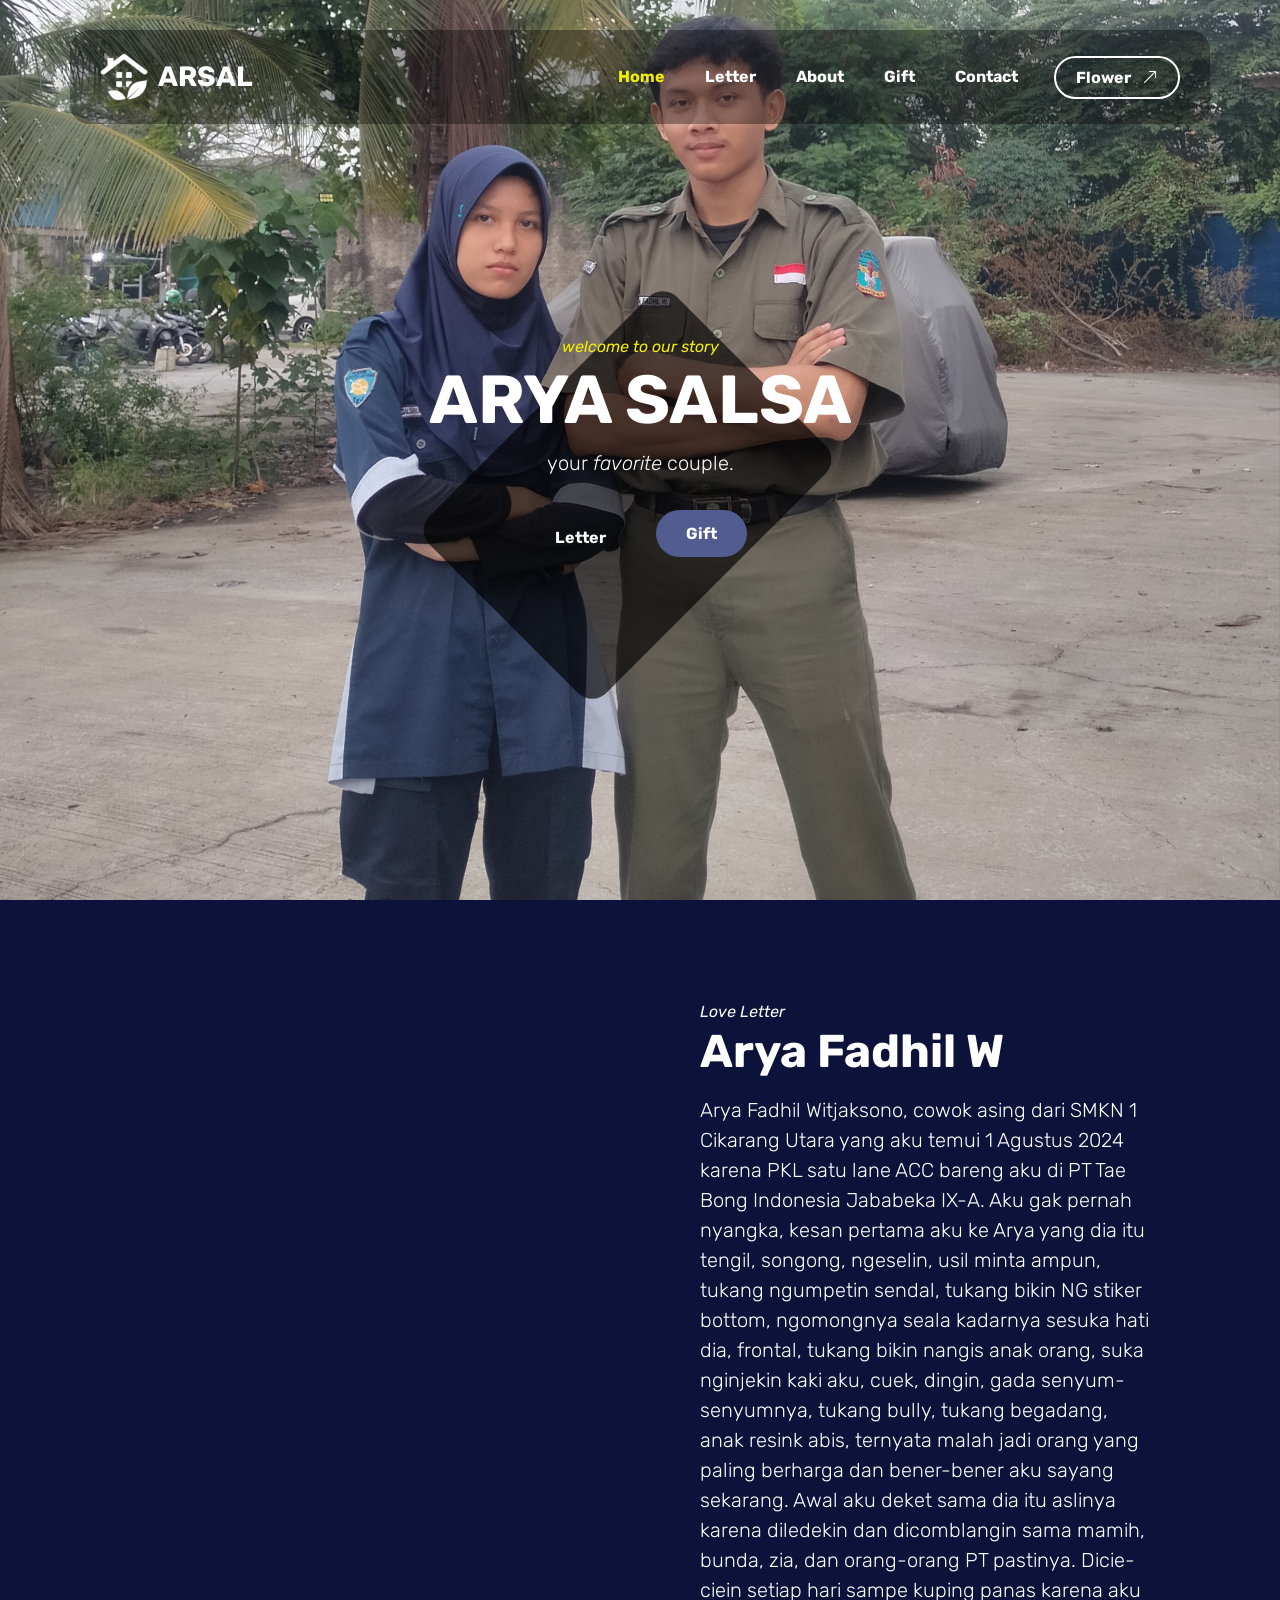
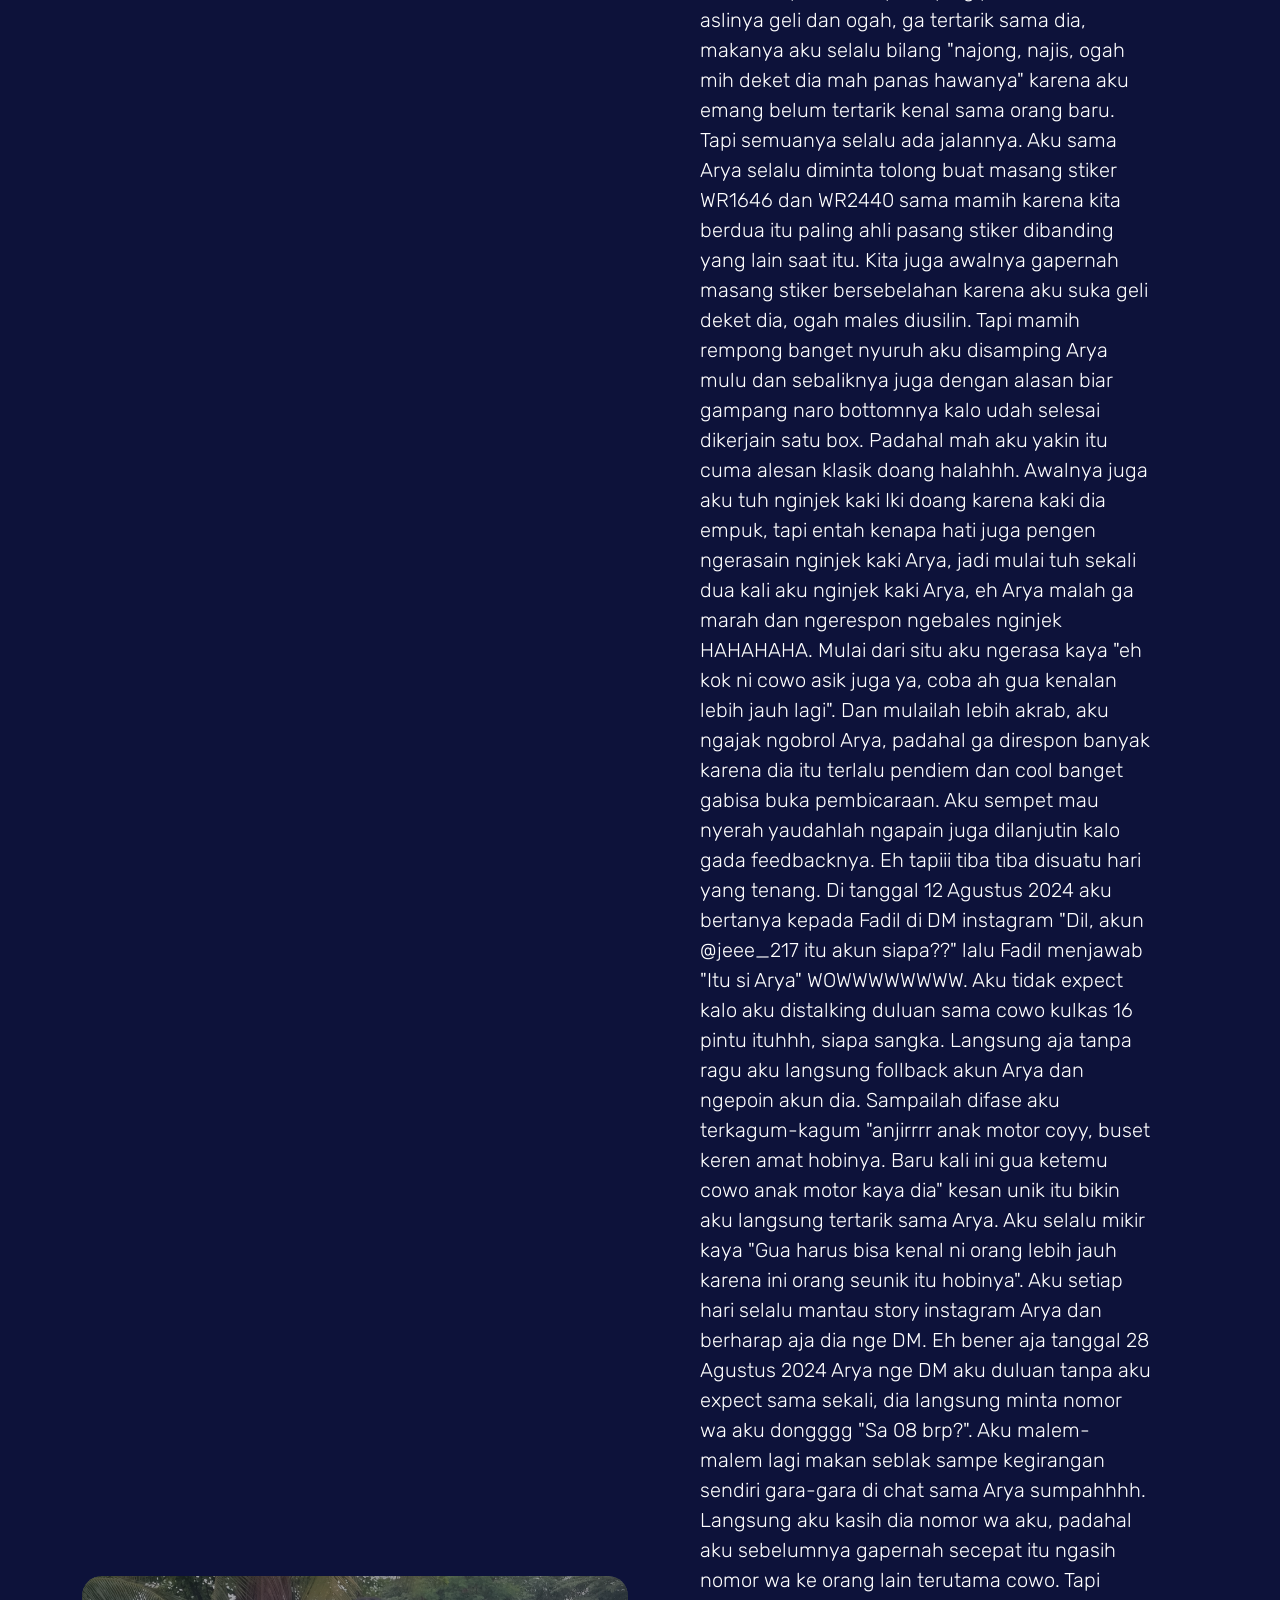
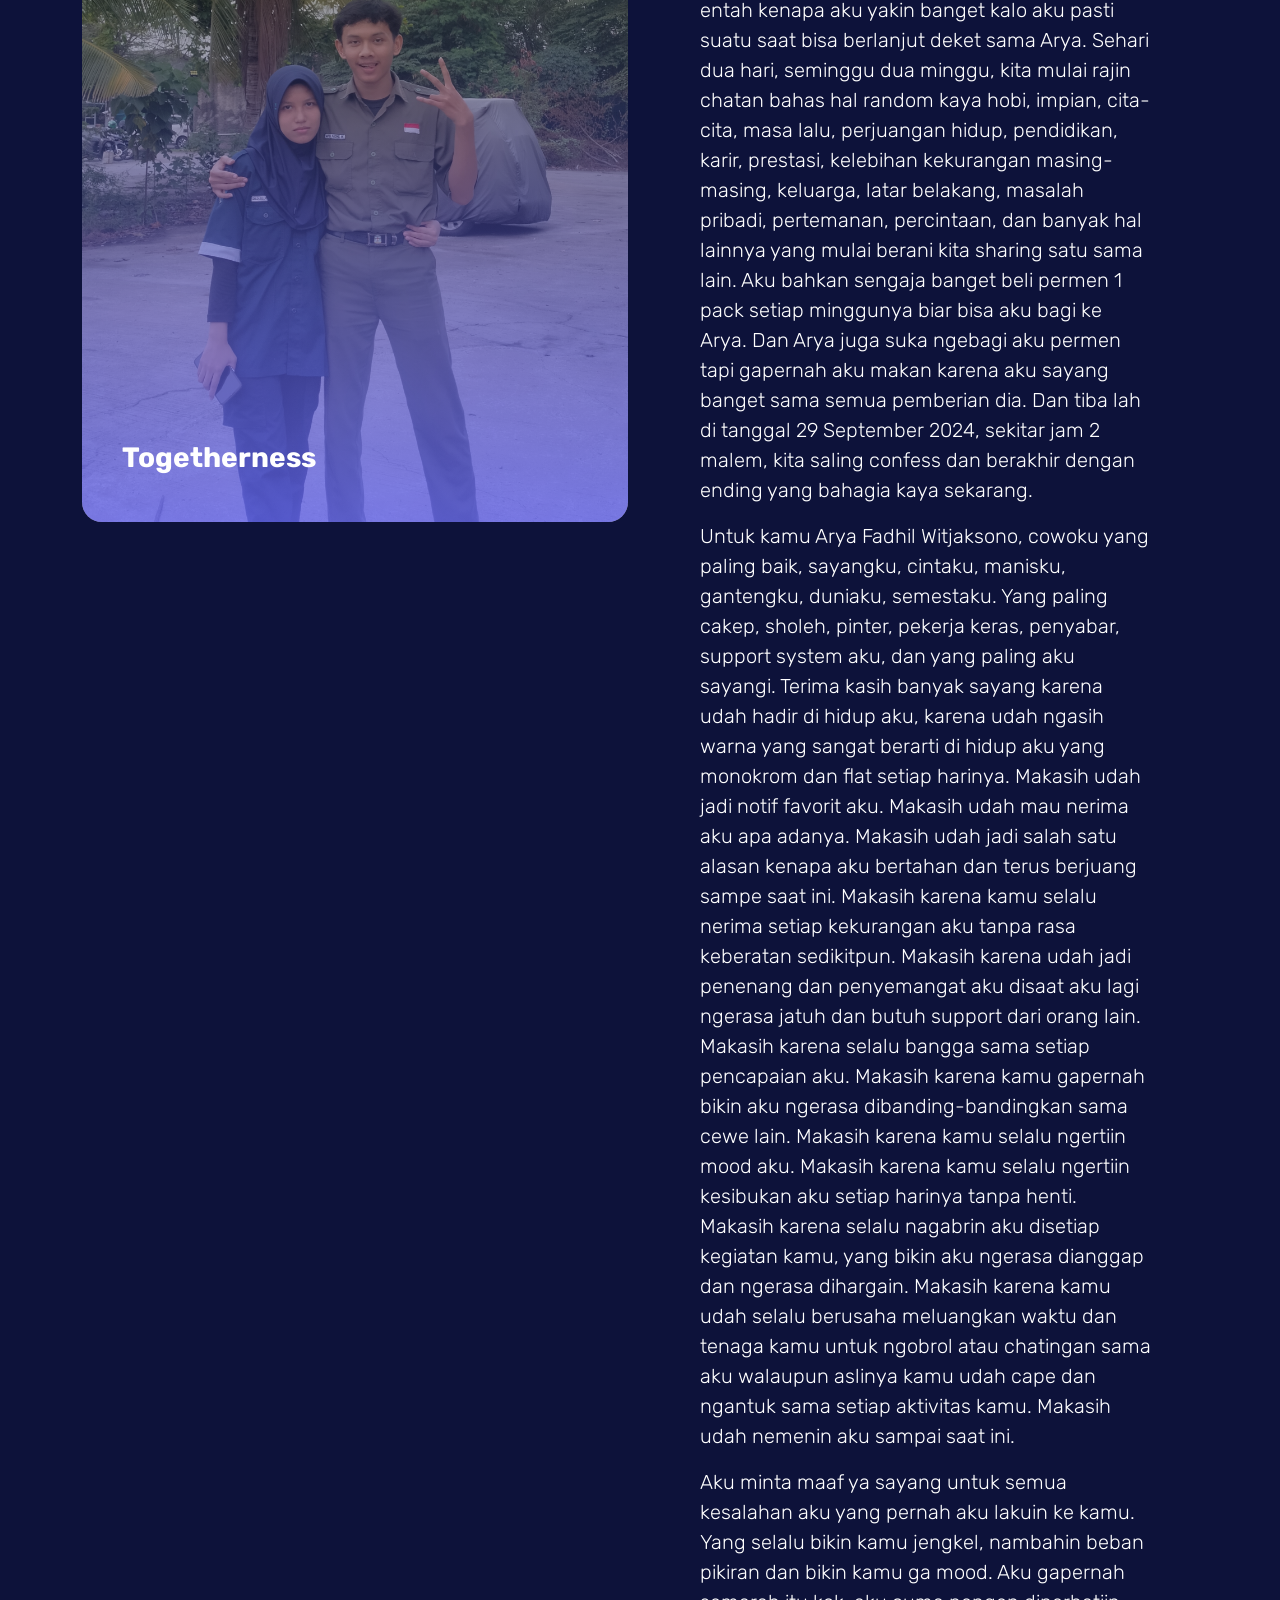
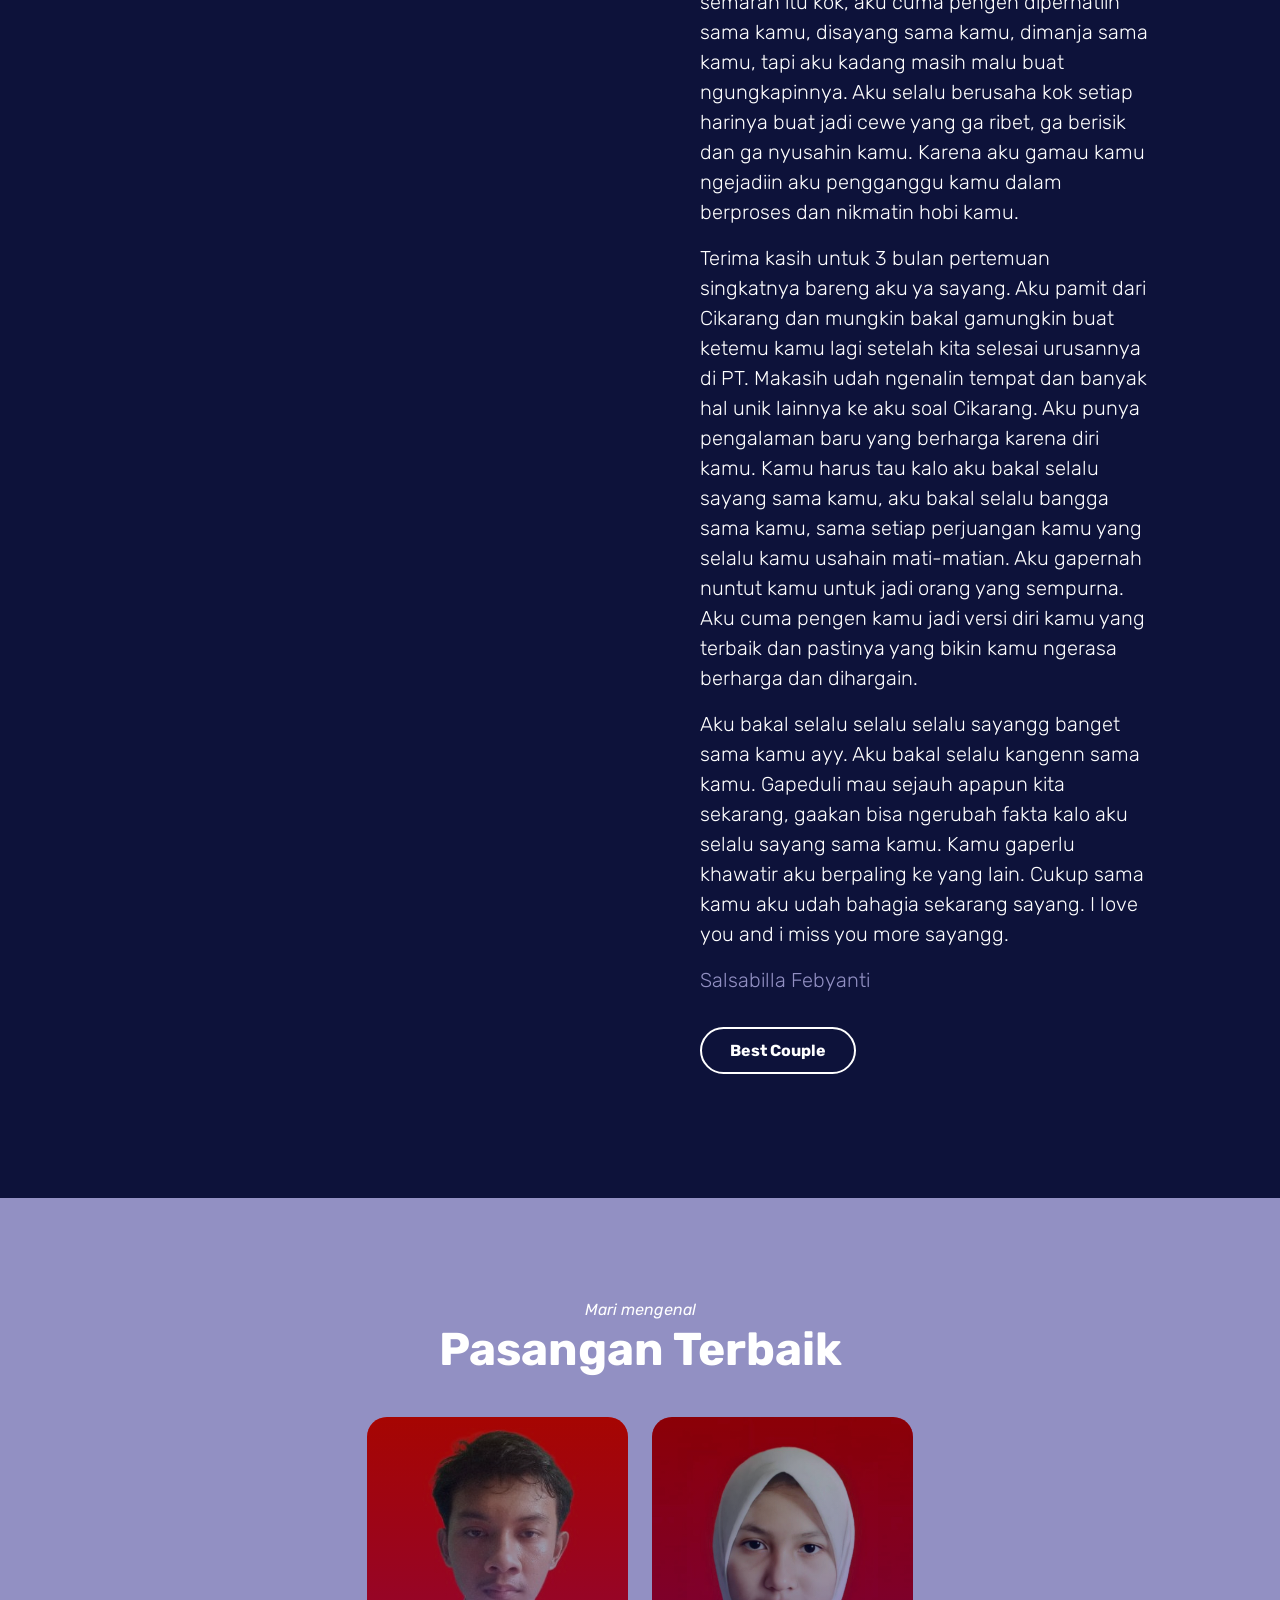
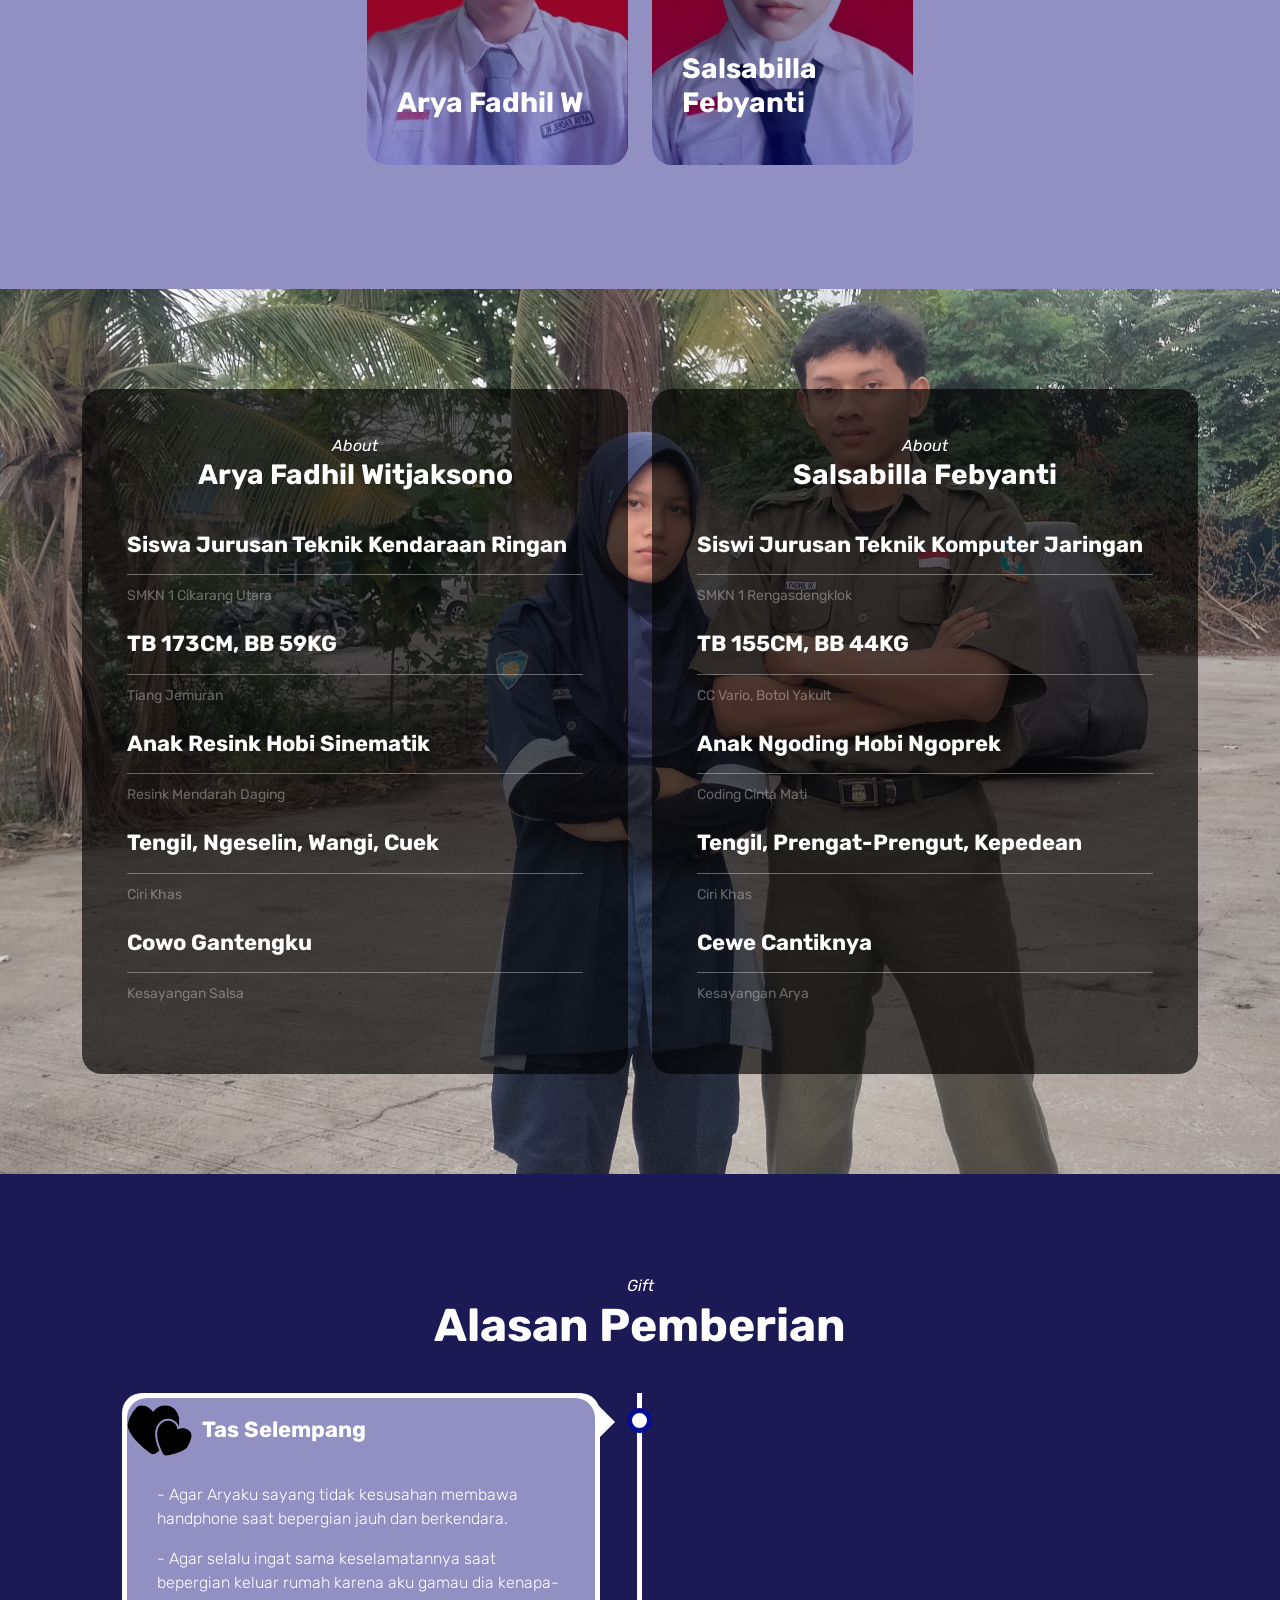
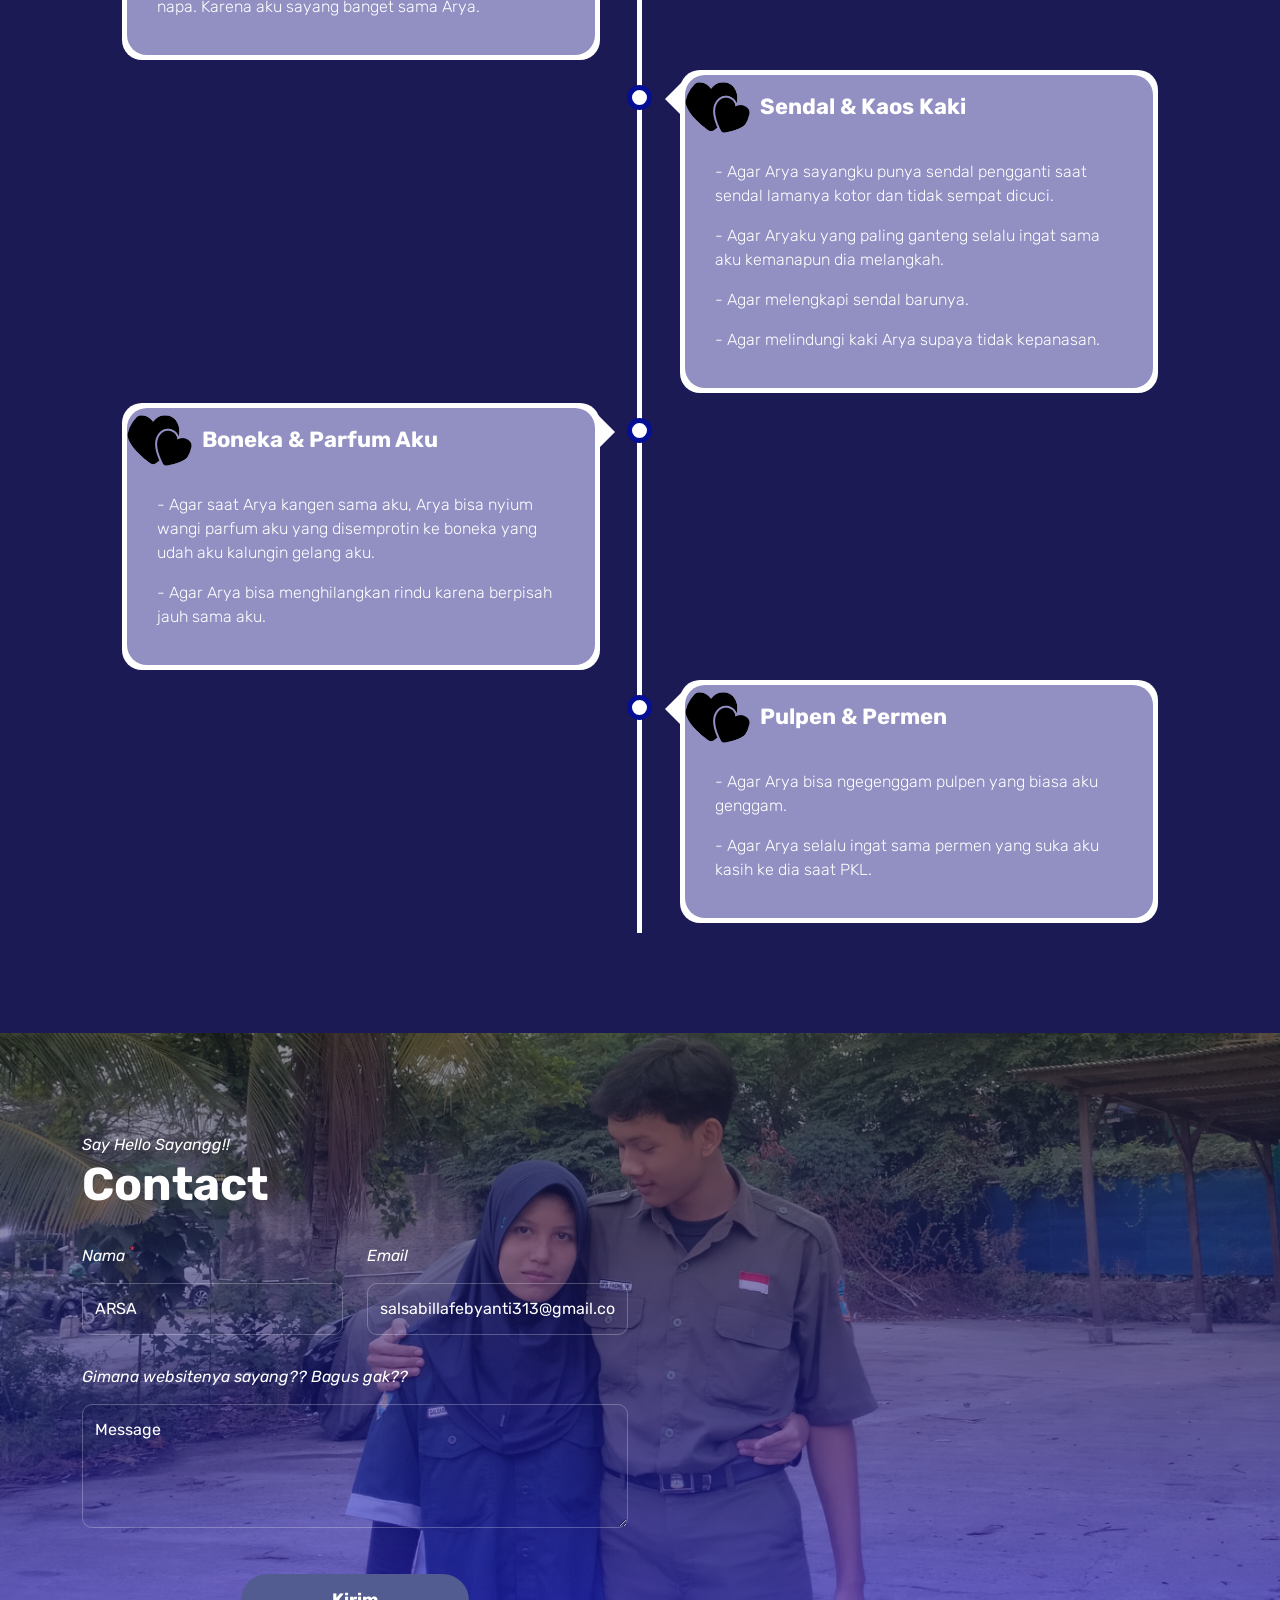
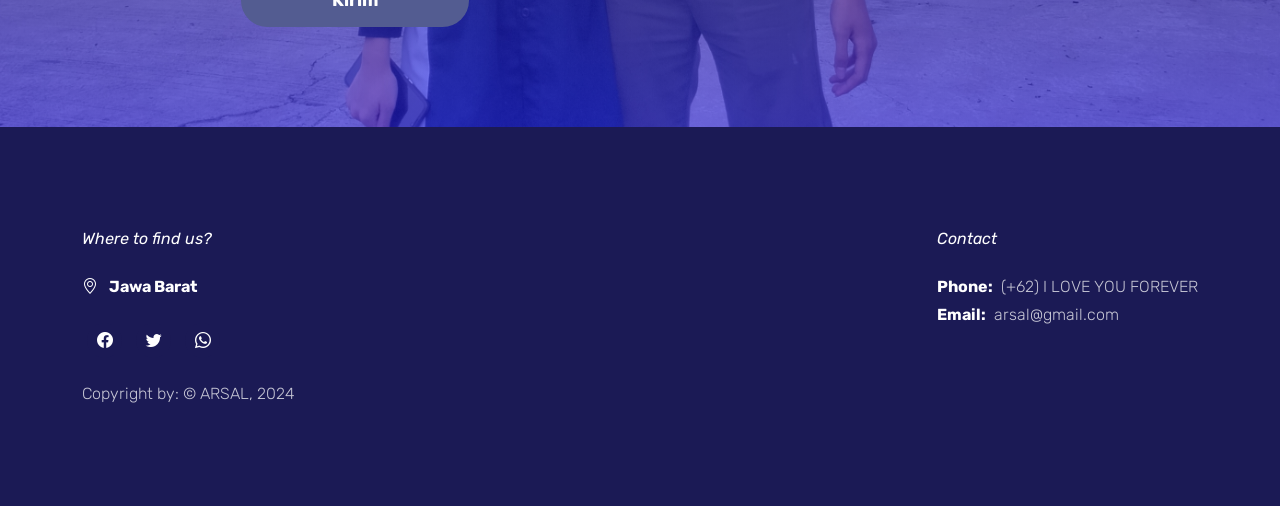
==== commit 84df657e: "Update index.html" ====
--- a/index.html
+++ b/index.html
@@ -509,13 +509,13 @@
                                     <strong class="me-2">Email:</strong>
 
                                     <a href="mailto:info@yourgmail.com" class="site-footer-link">
-                                        arsa@gmail.com
+                                        arsal@gmail.com
                                     </a>
                                 </p>
                             </div>
 
                             <div class="col-lg-8 col-12 mt-4">
-                                <p class="copyright-text mb-0">Copyright by: © ARSA, 2024</p>
+                                <p class="copyright-text mb-0">Copyright by: © ARSAL, 2024</p>
                             </div>
                     </div>
                 </footer>
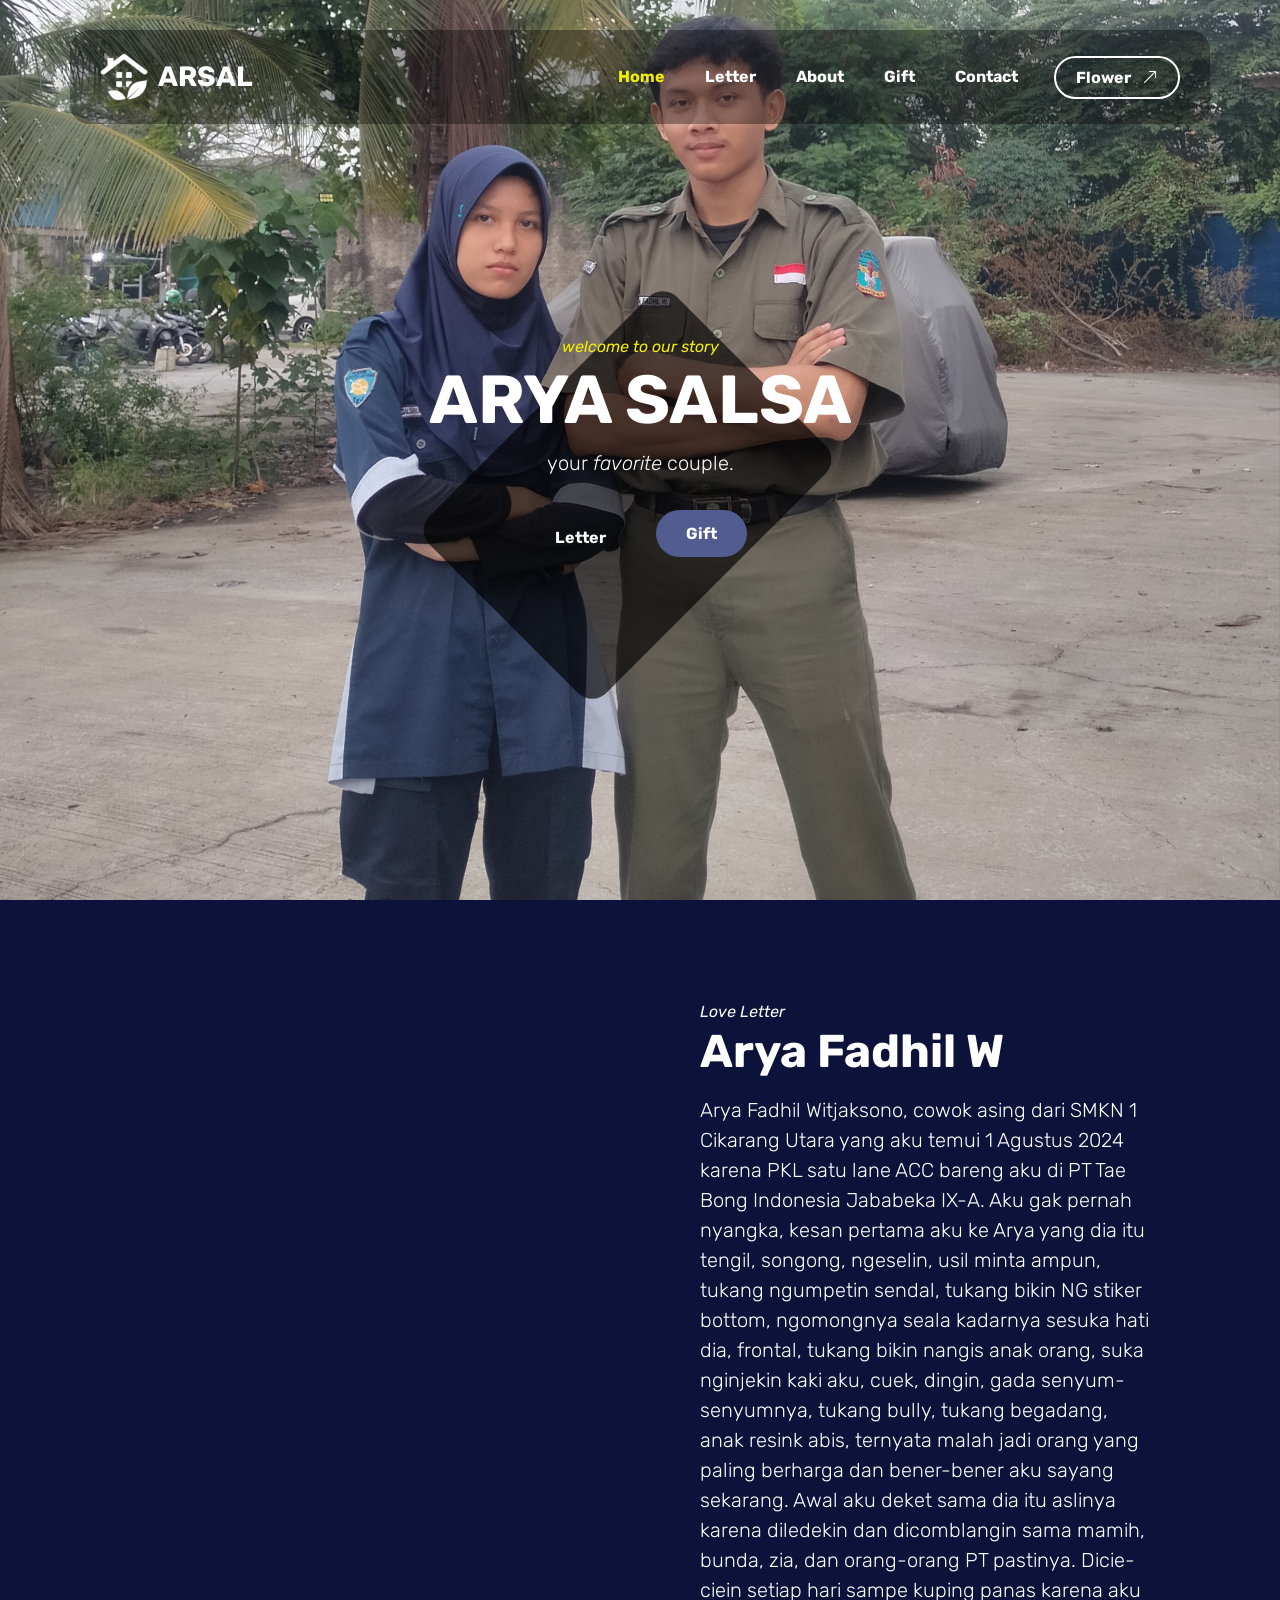
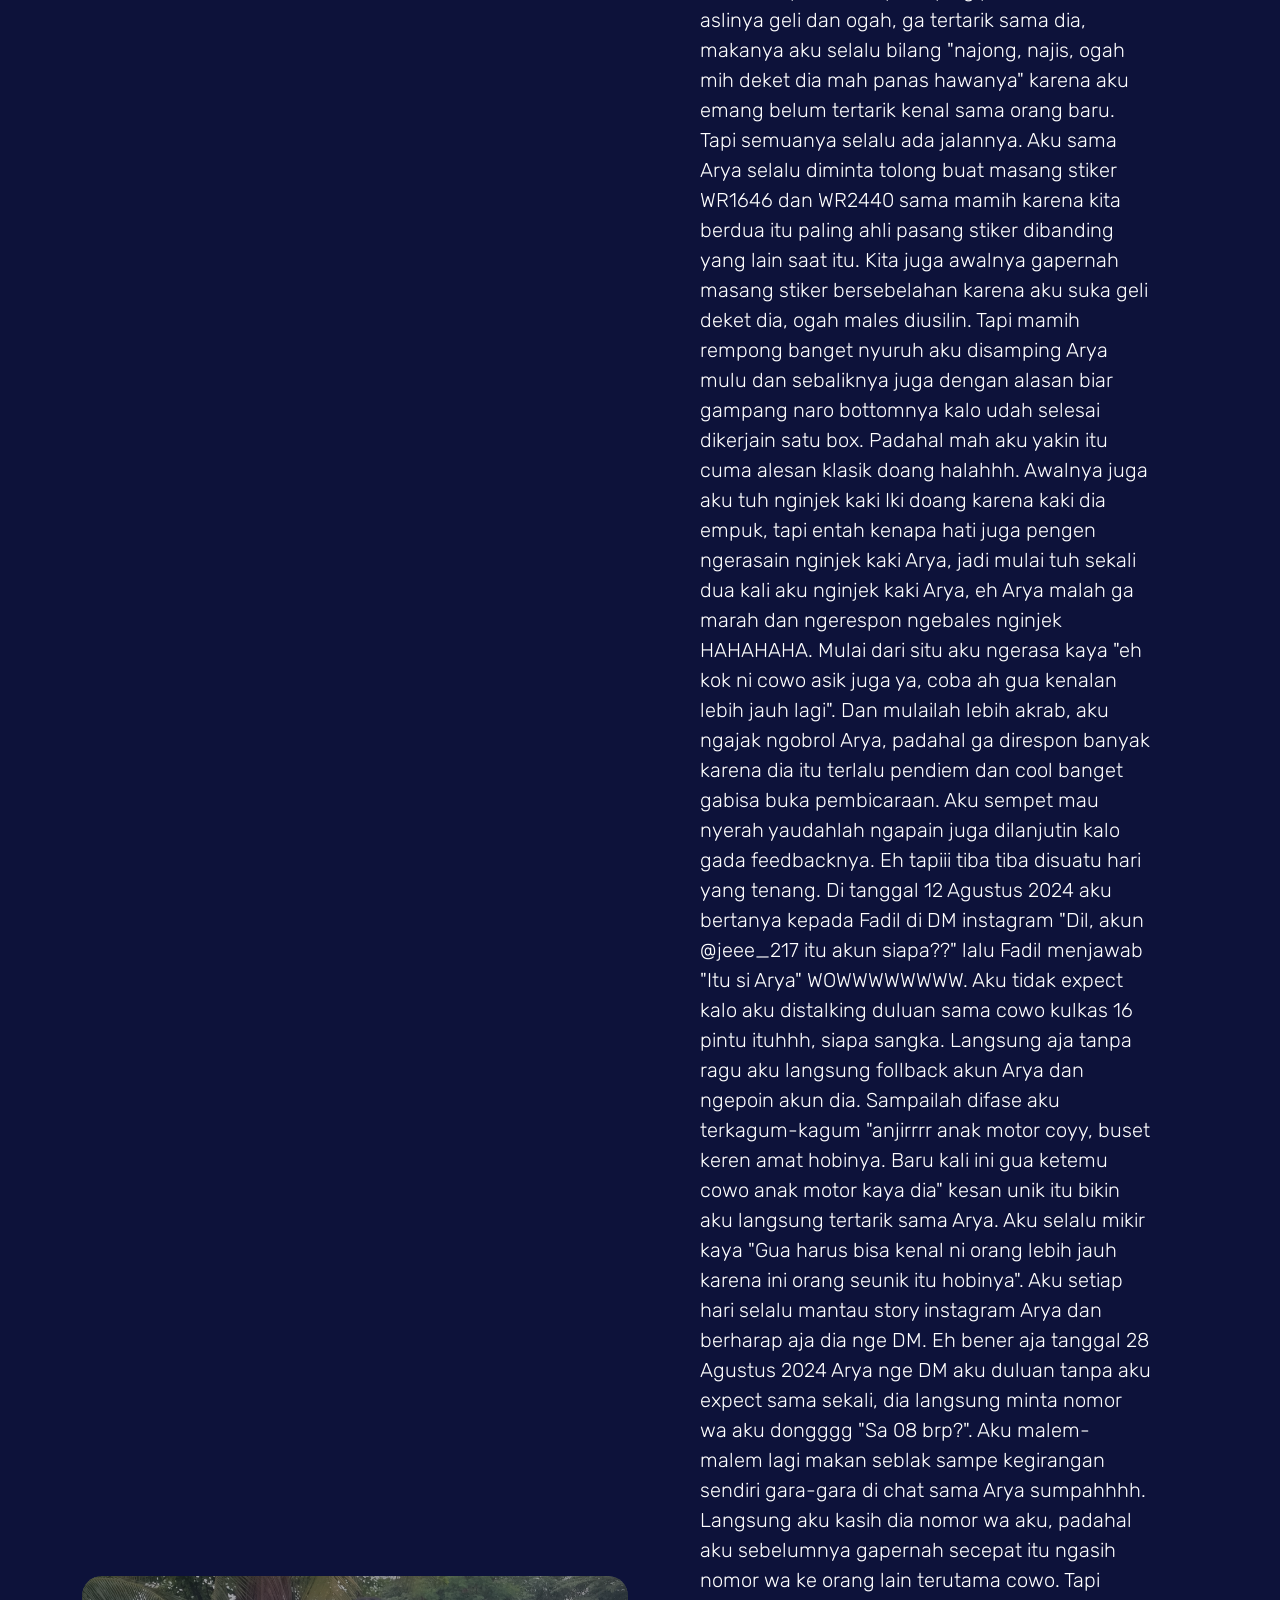
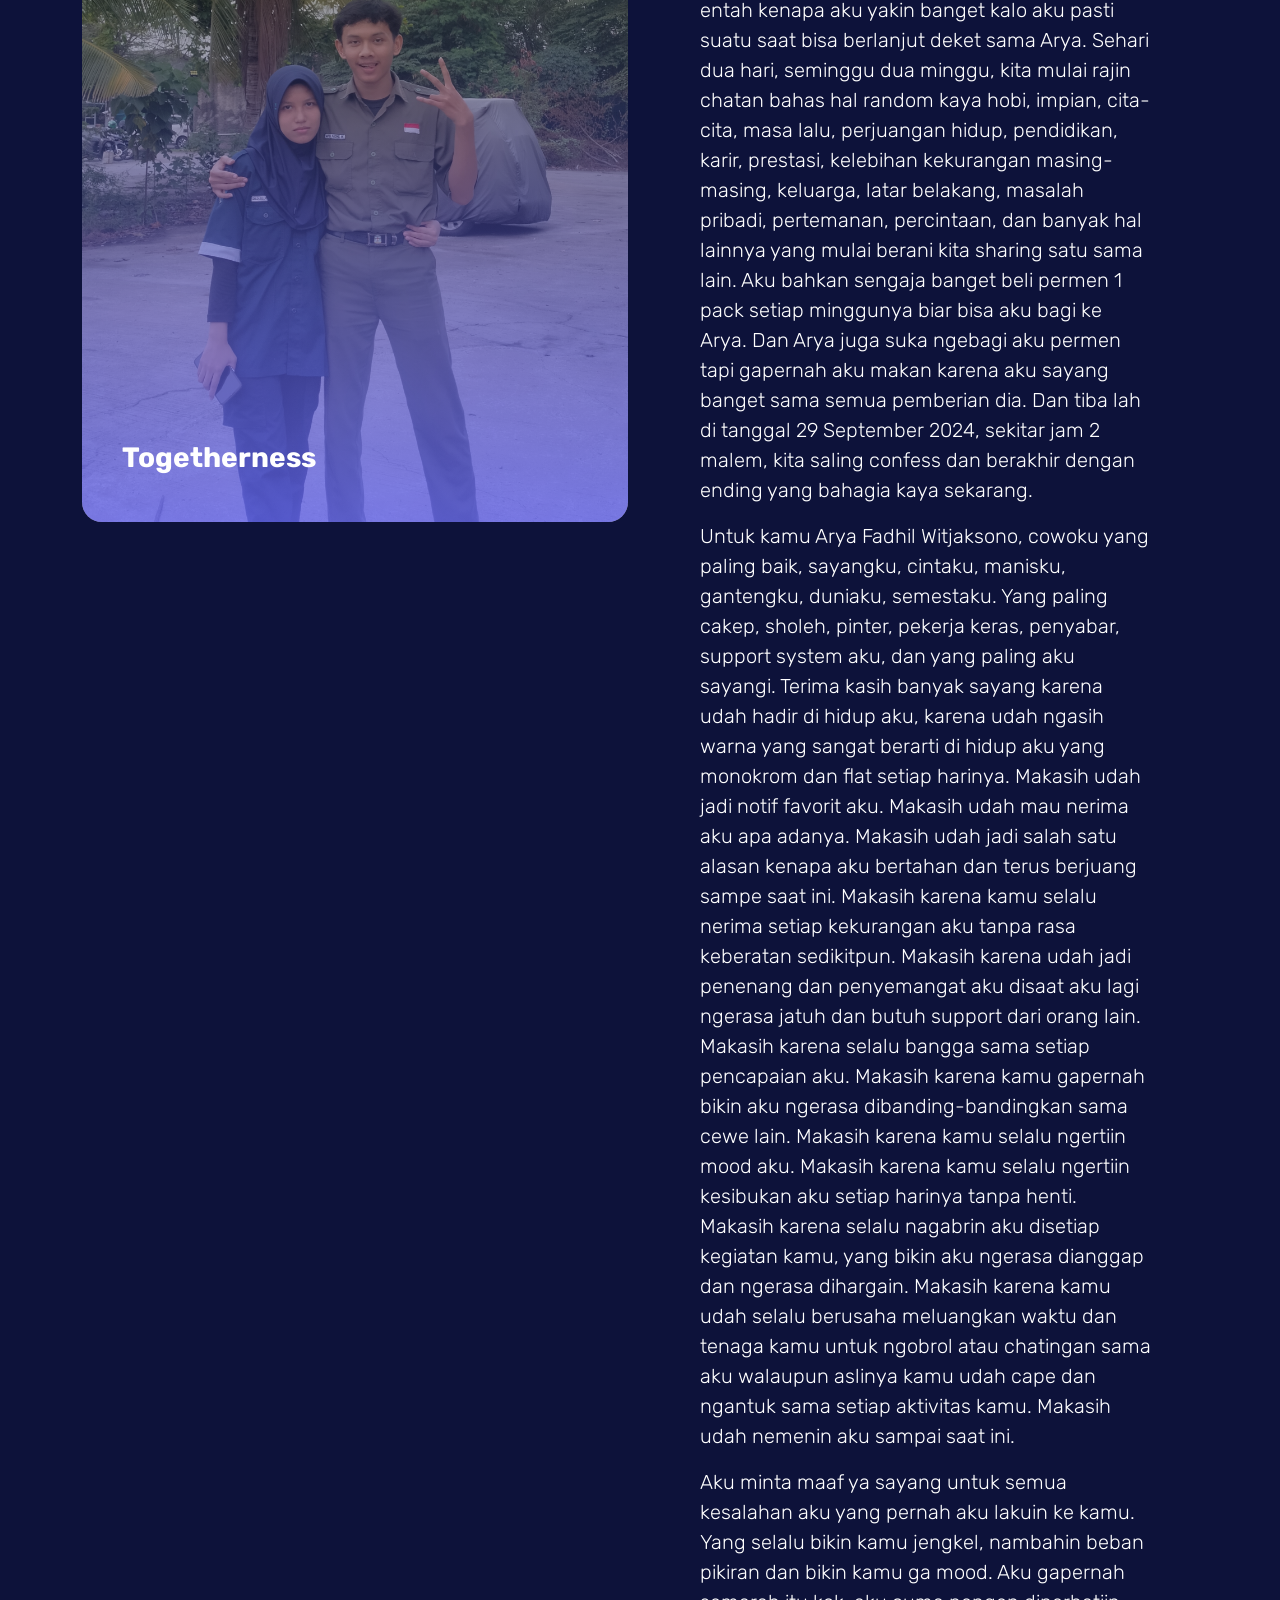
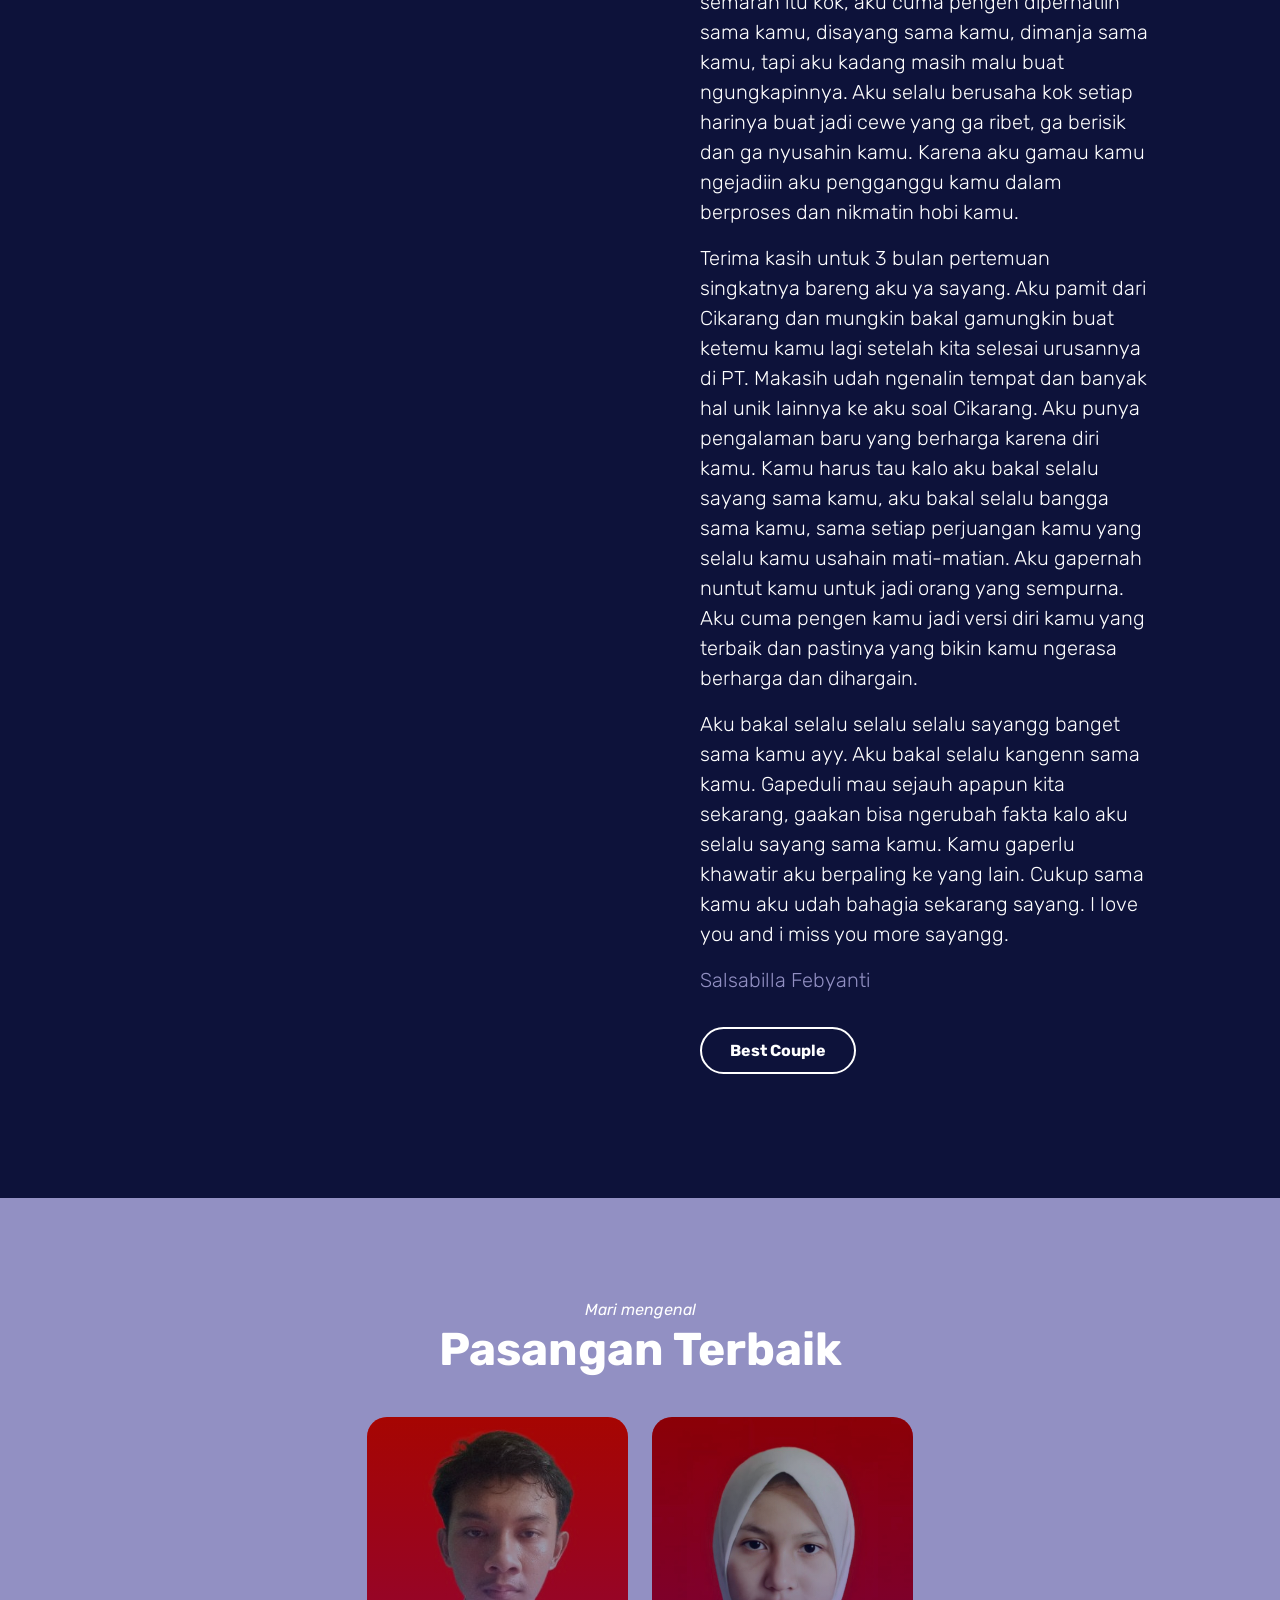
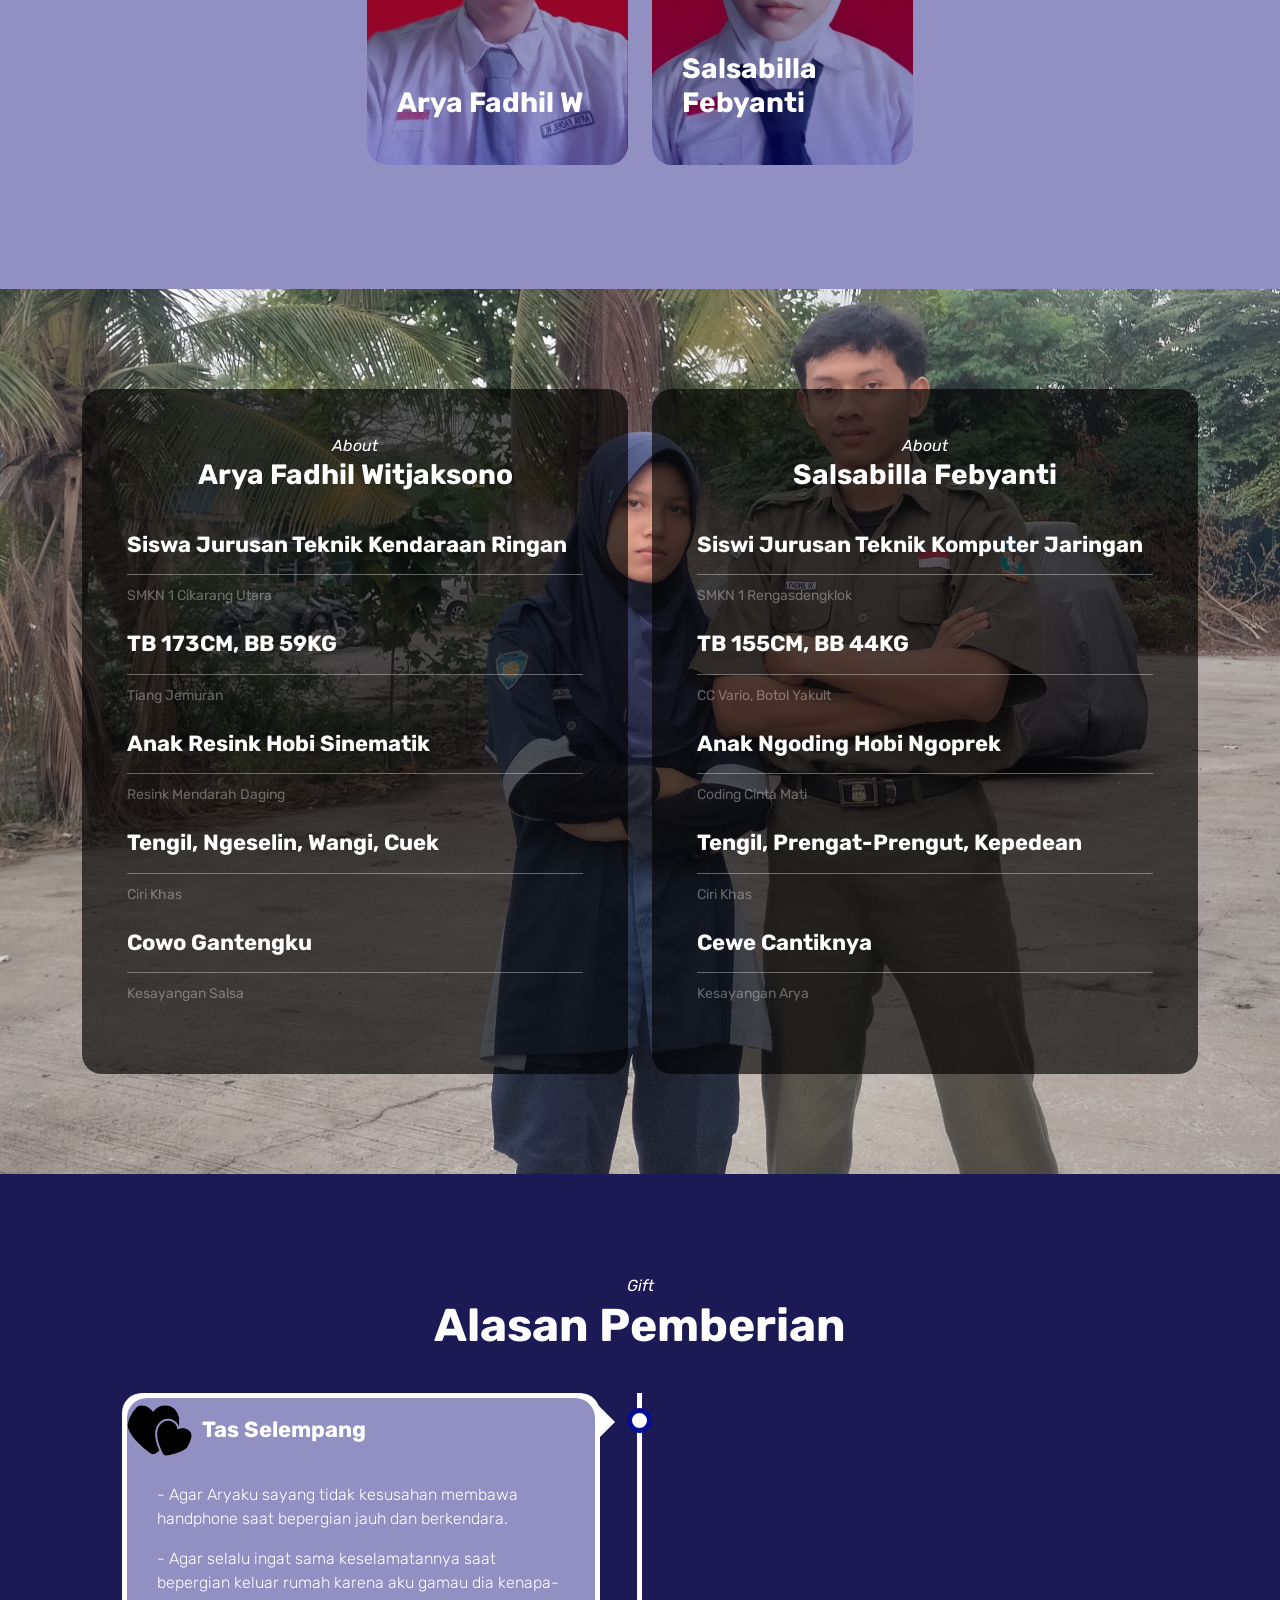
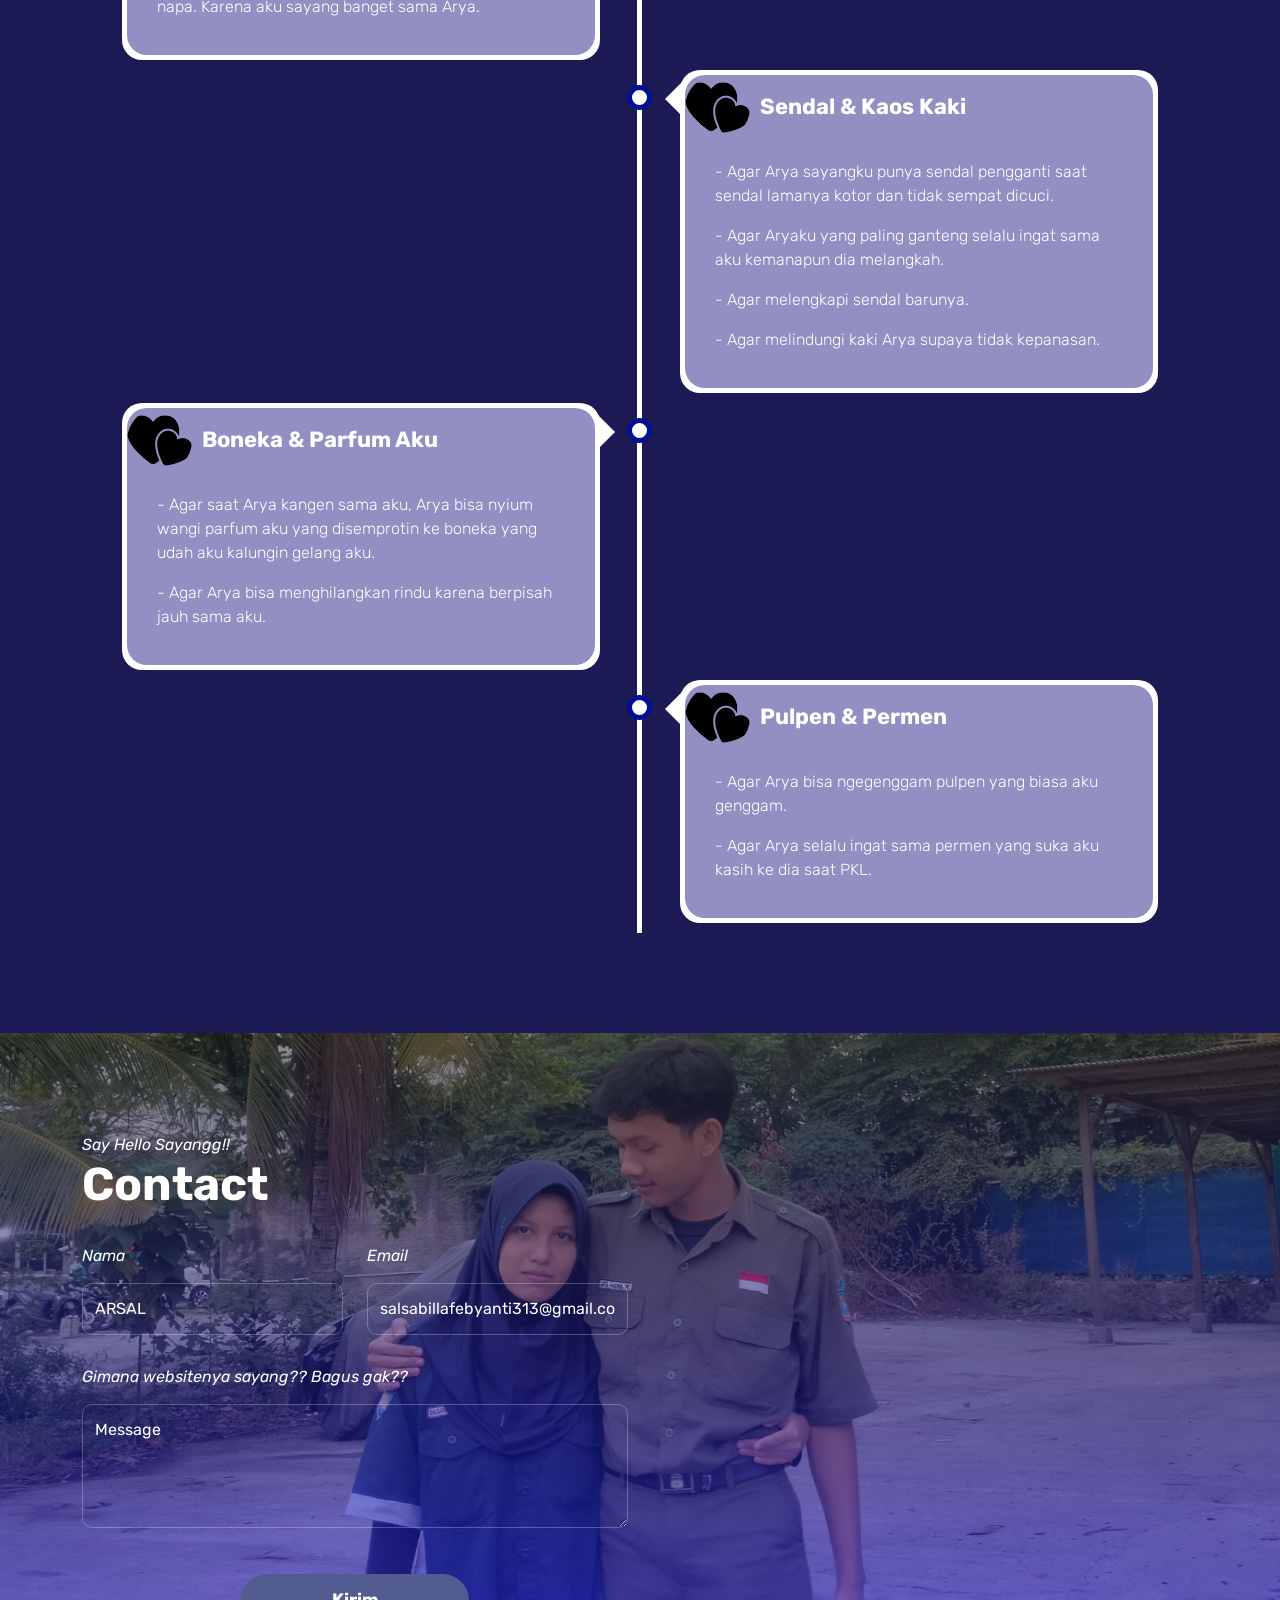
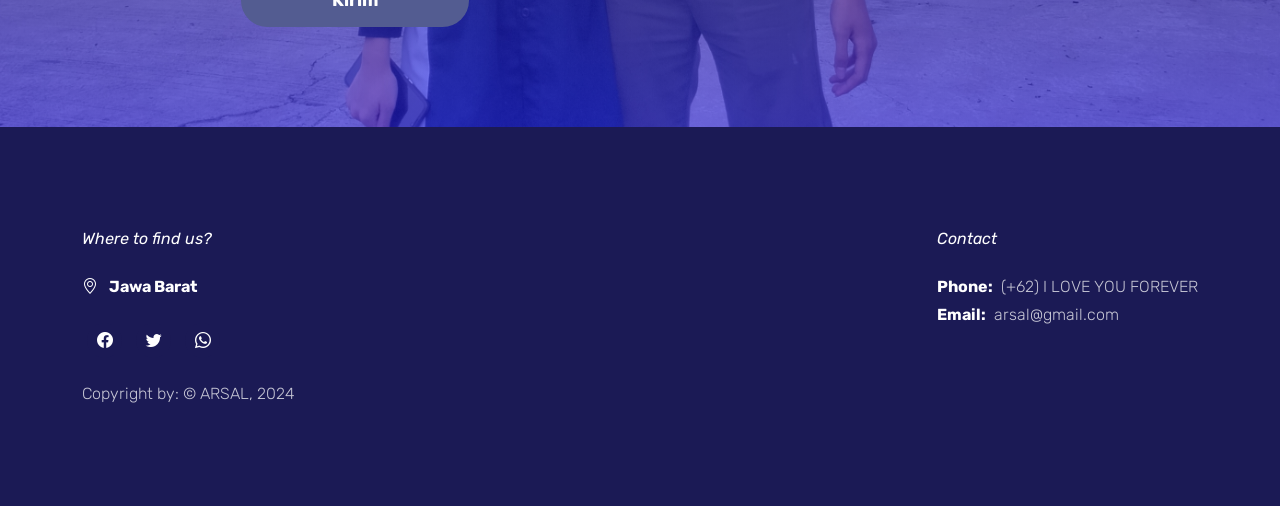
==== commit e24fa05a: "Update index.html" ====
--- a/index.html
+++ b/index.html
@@ -436,7 +436,7 @@
                                     <div class="col-lg-6 col-12">
                                         <label for="name" class="form-label">Nama <sup class="text-danger">*</sup></label>
 
-                                        <input type="text" name="name" id="name" class="form-control" placeholder="ARSA" required="">
+                                        <input type="text" name="name" id="name" class="form-control" placeholder="ARSAL" required="">
                                     </div>
 
                                     <div class="col-lg-6 col-12">
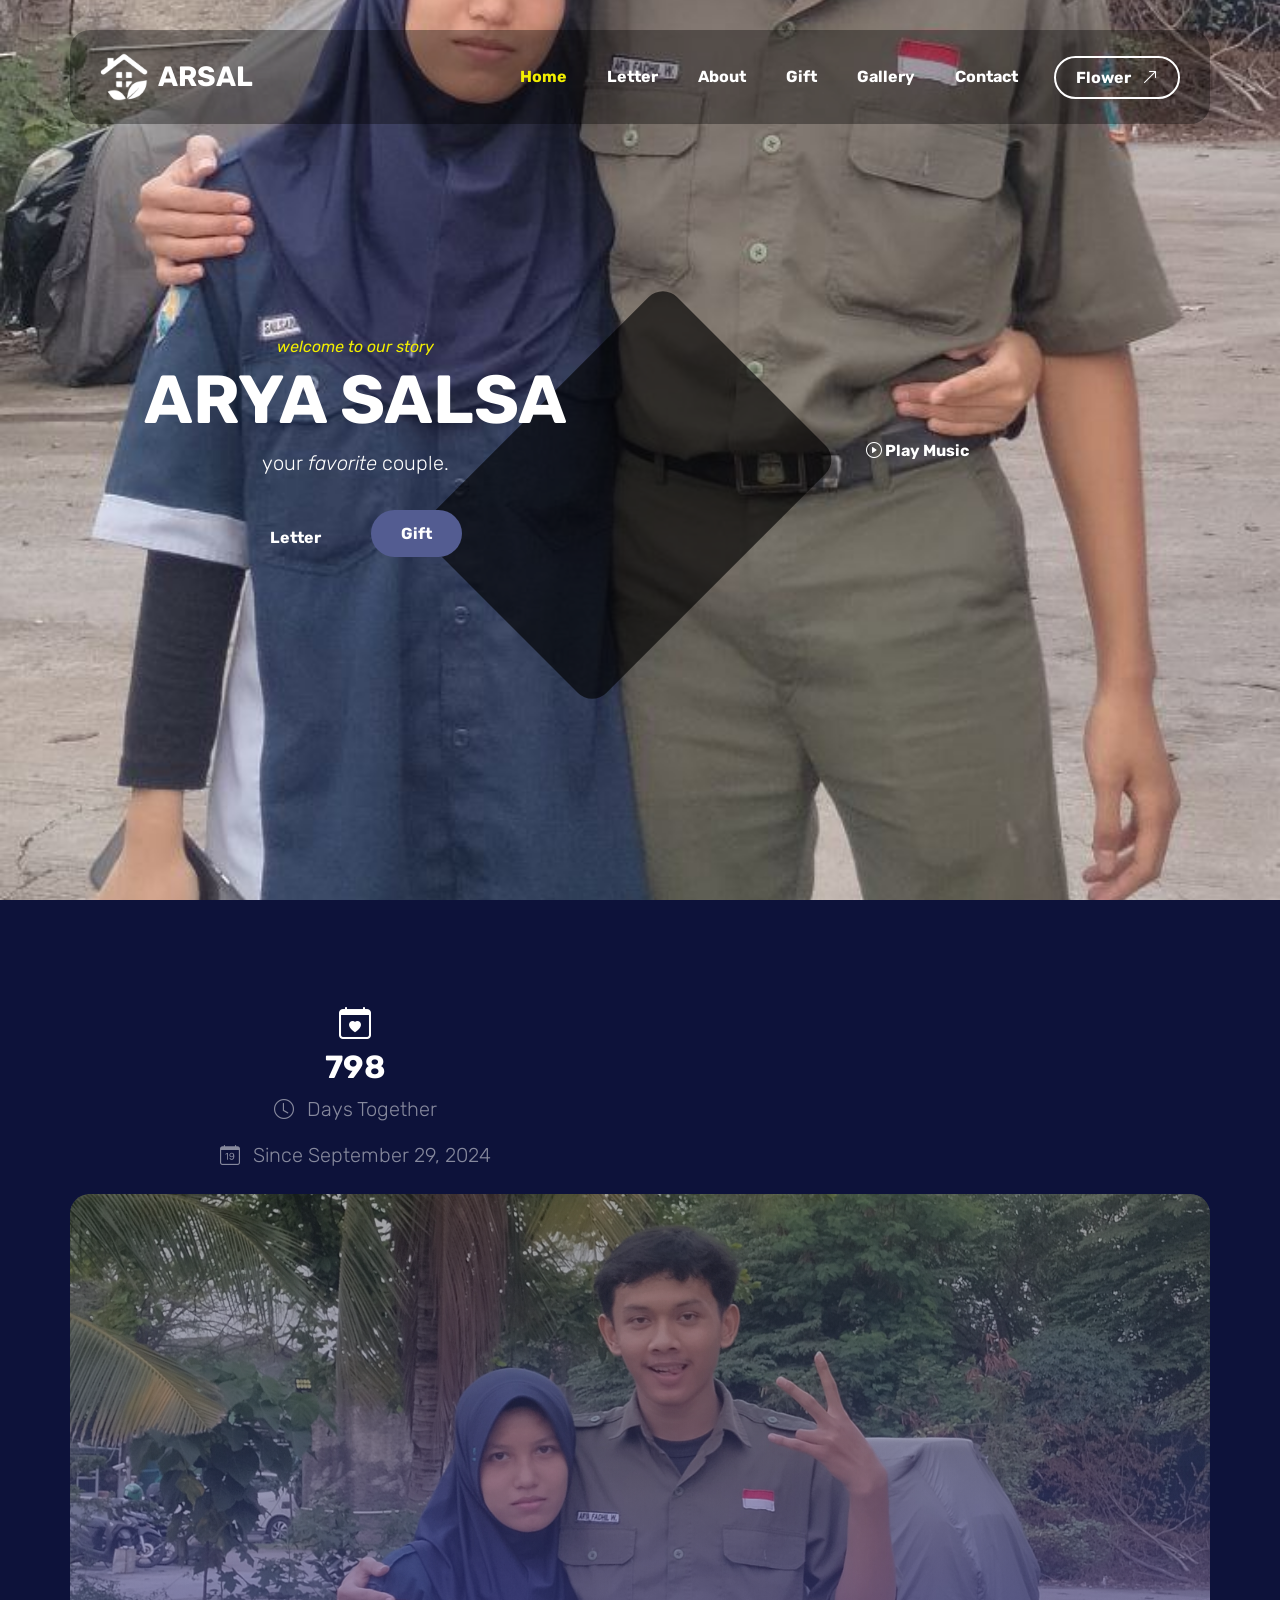
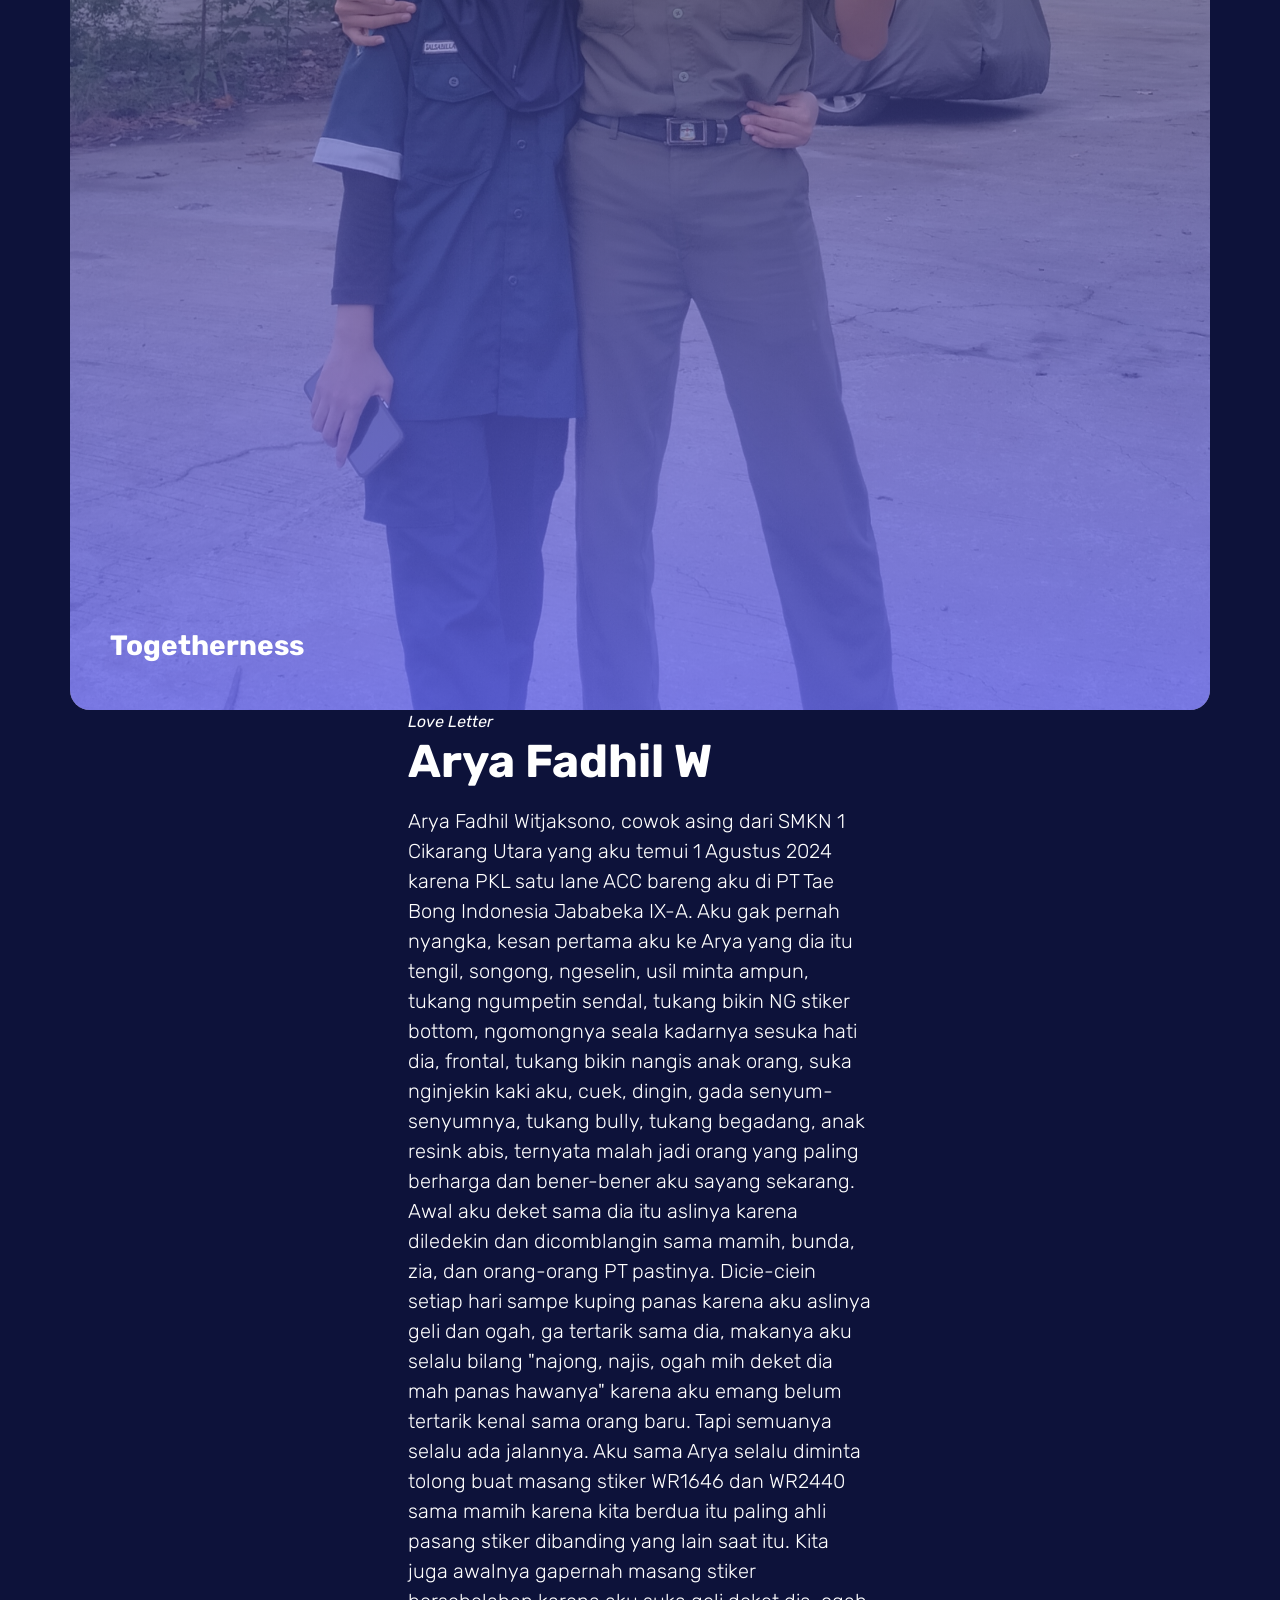
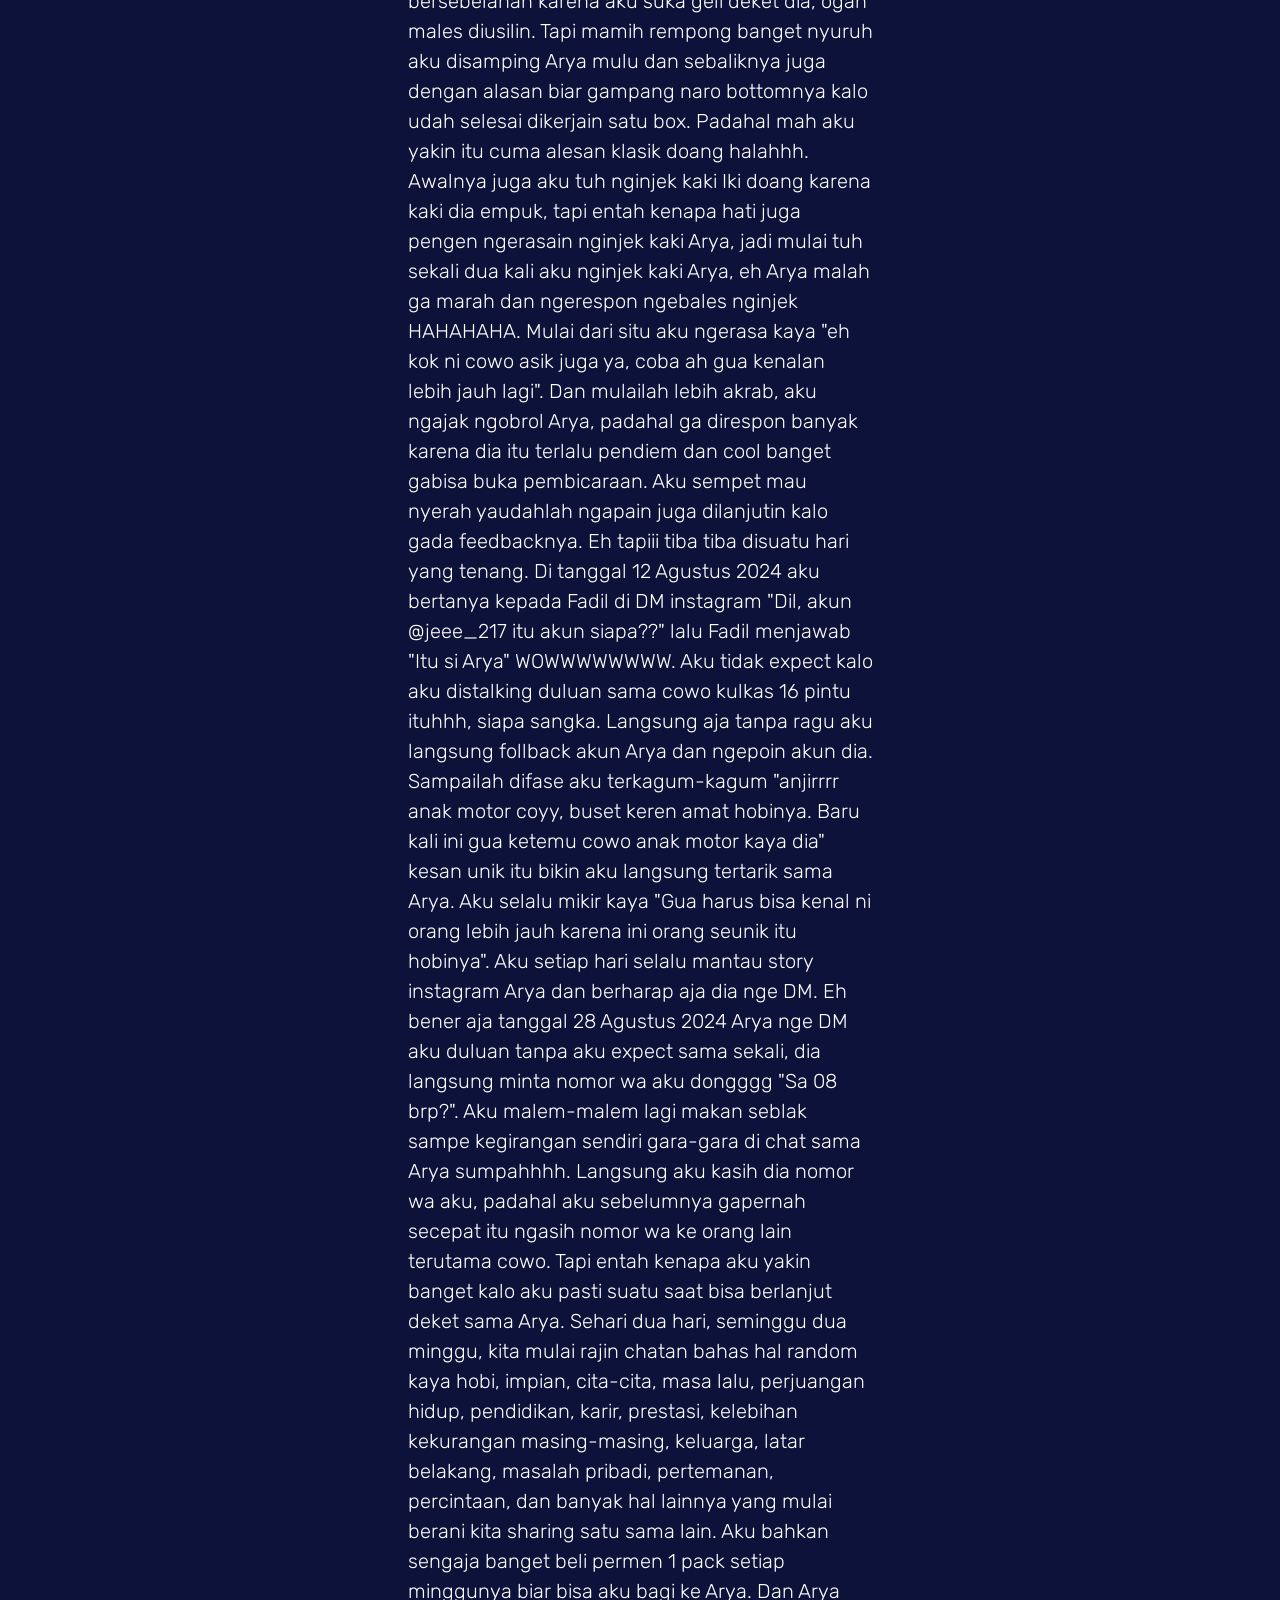
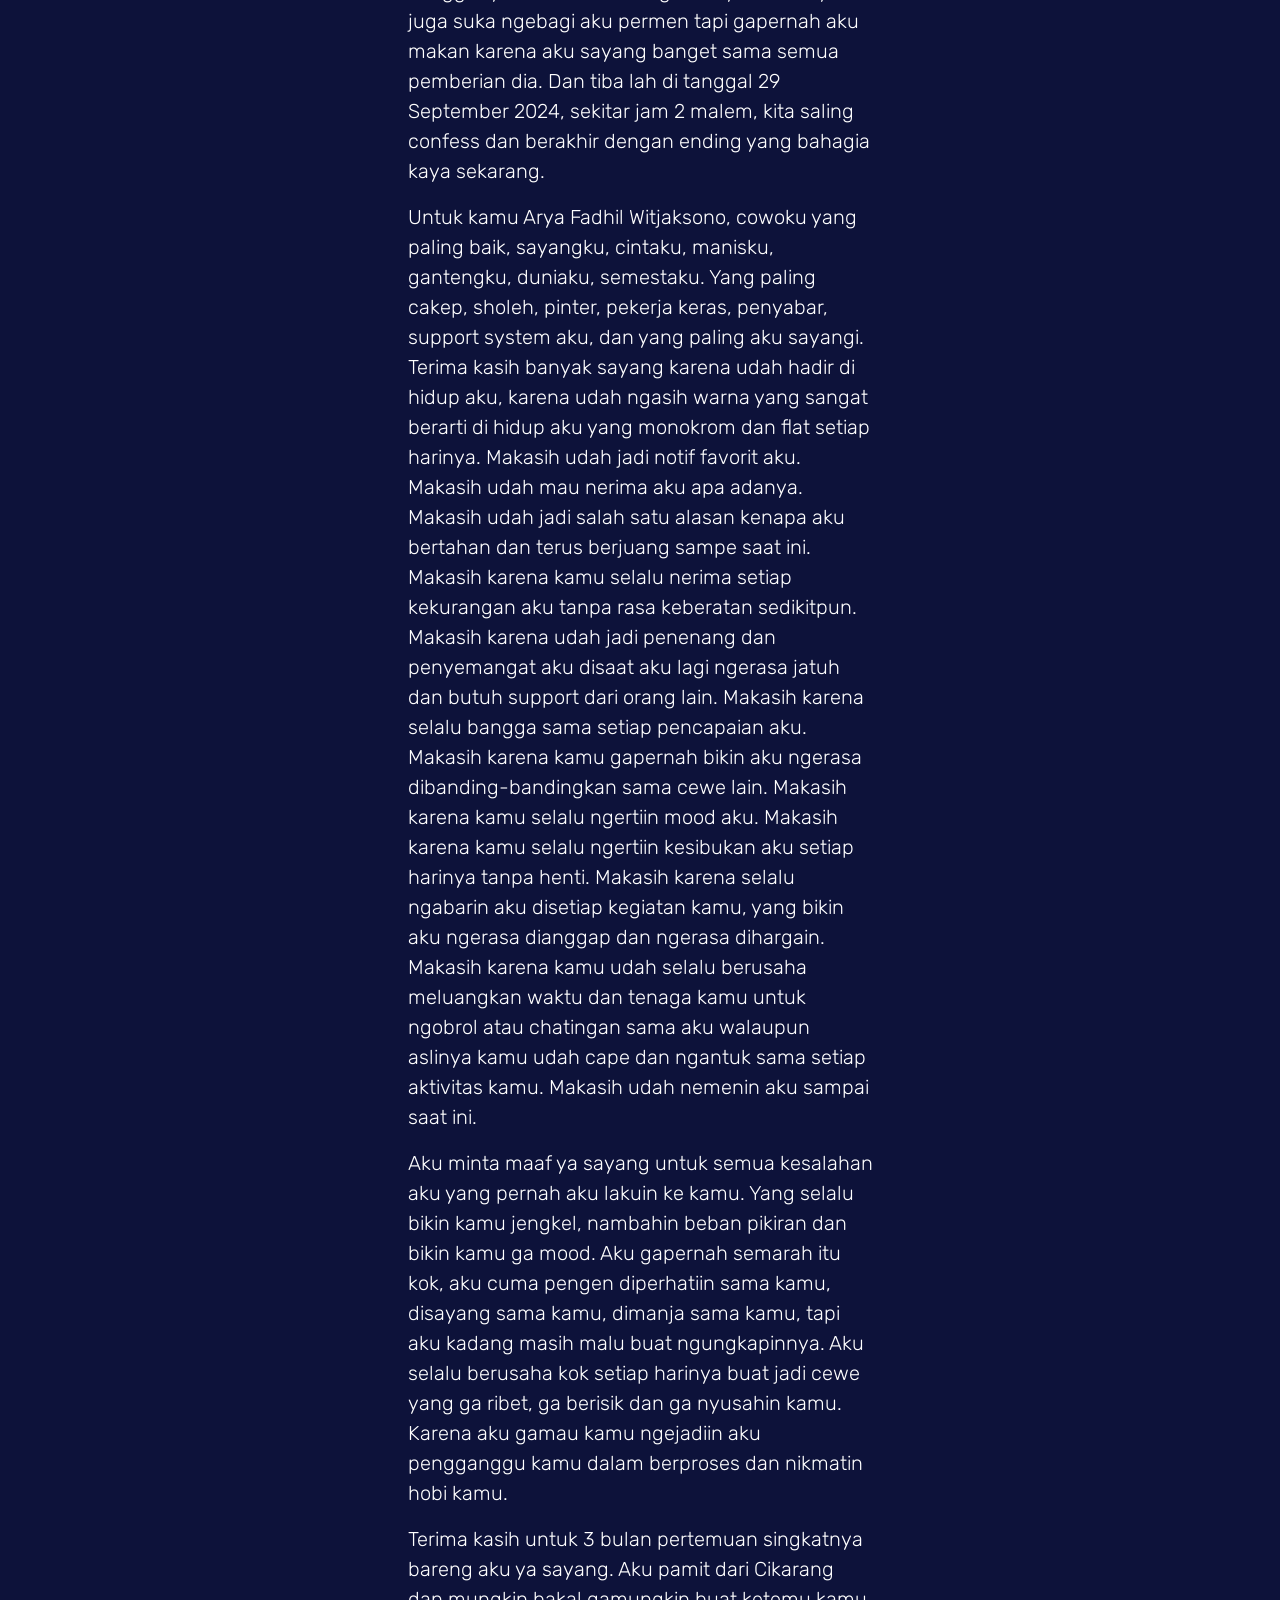
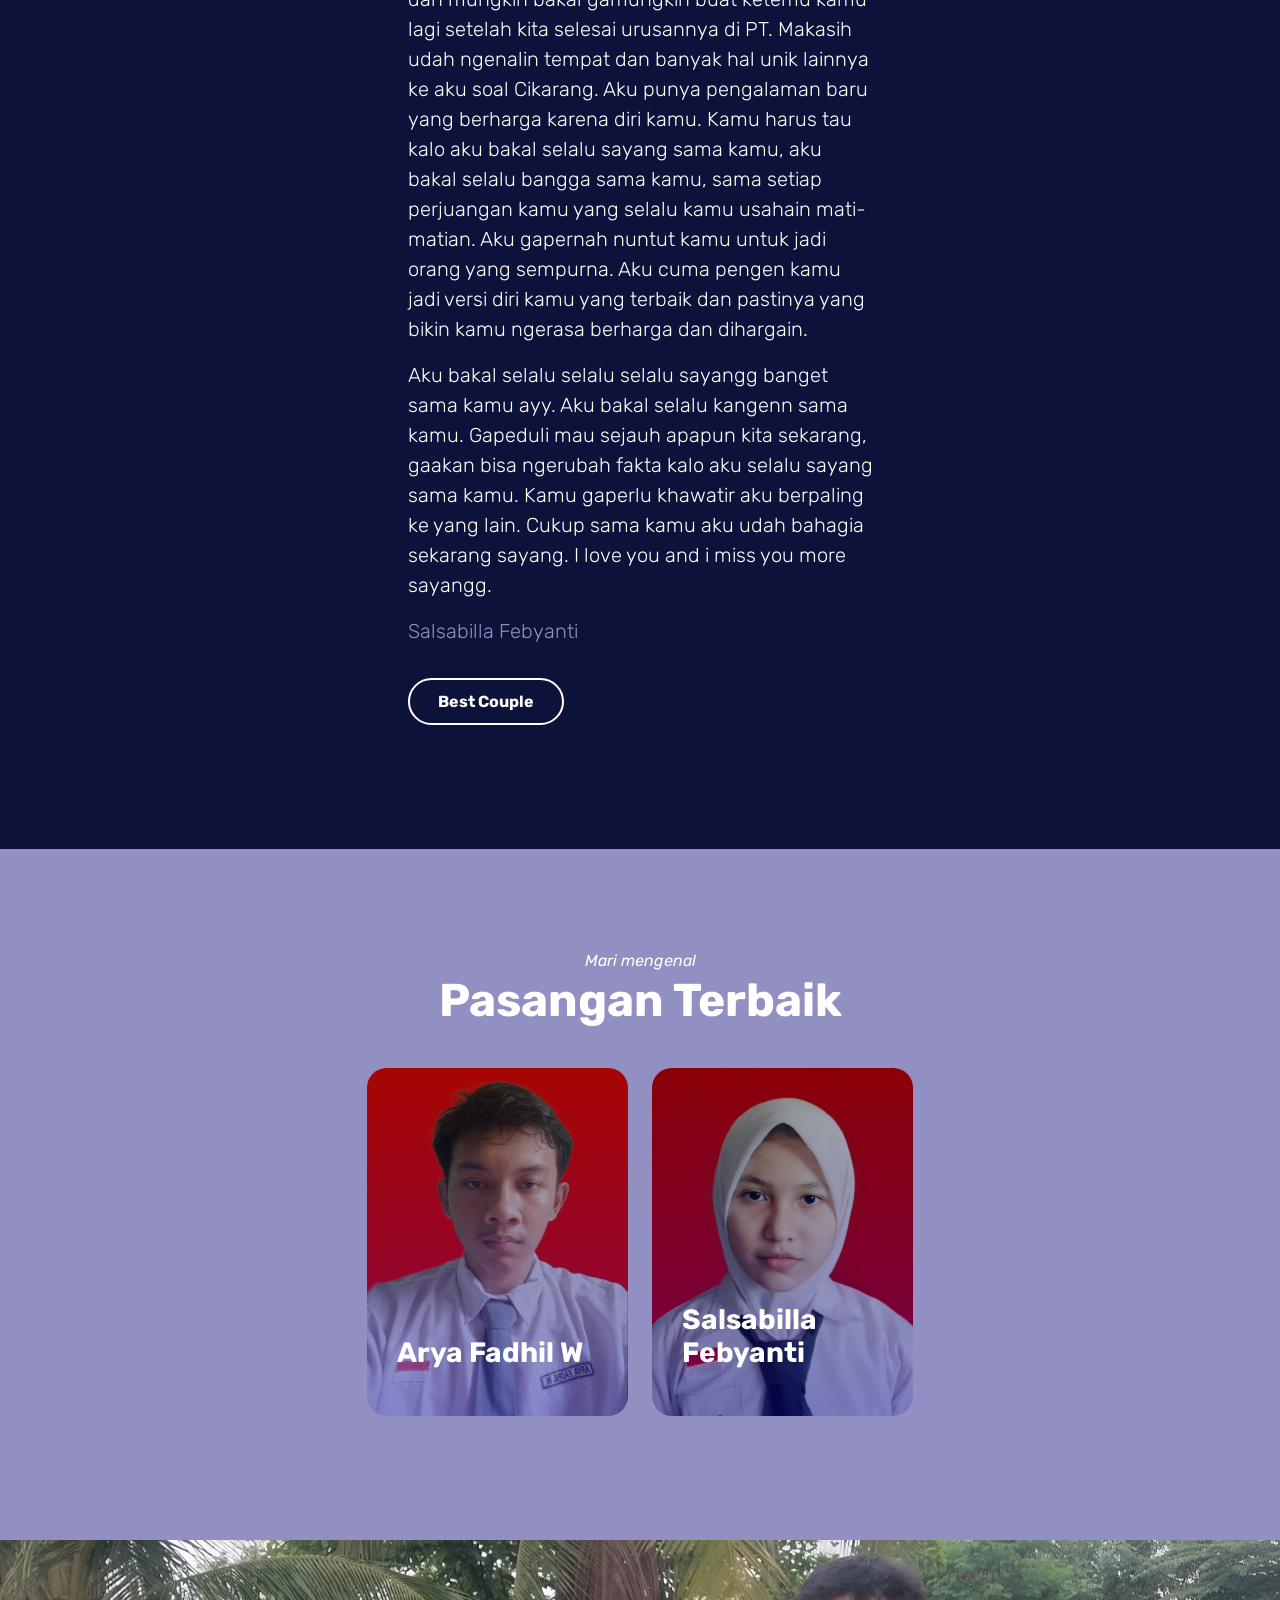
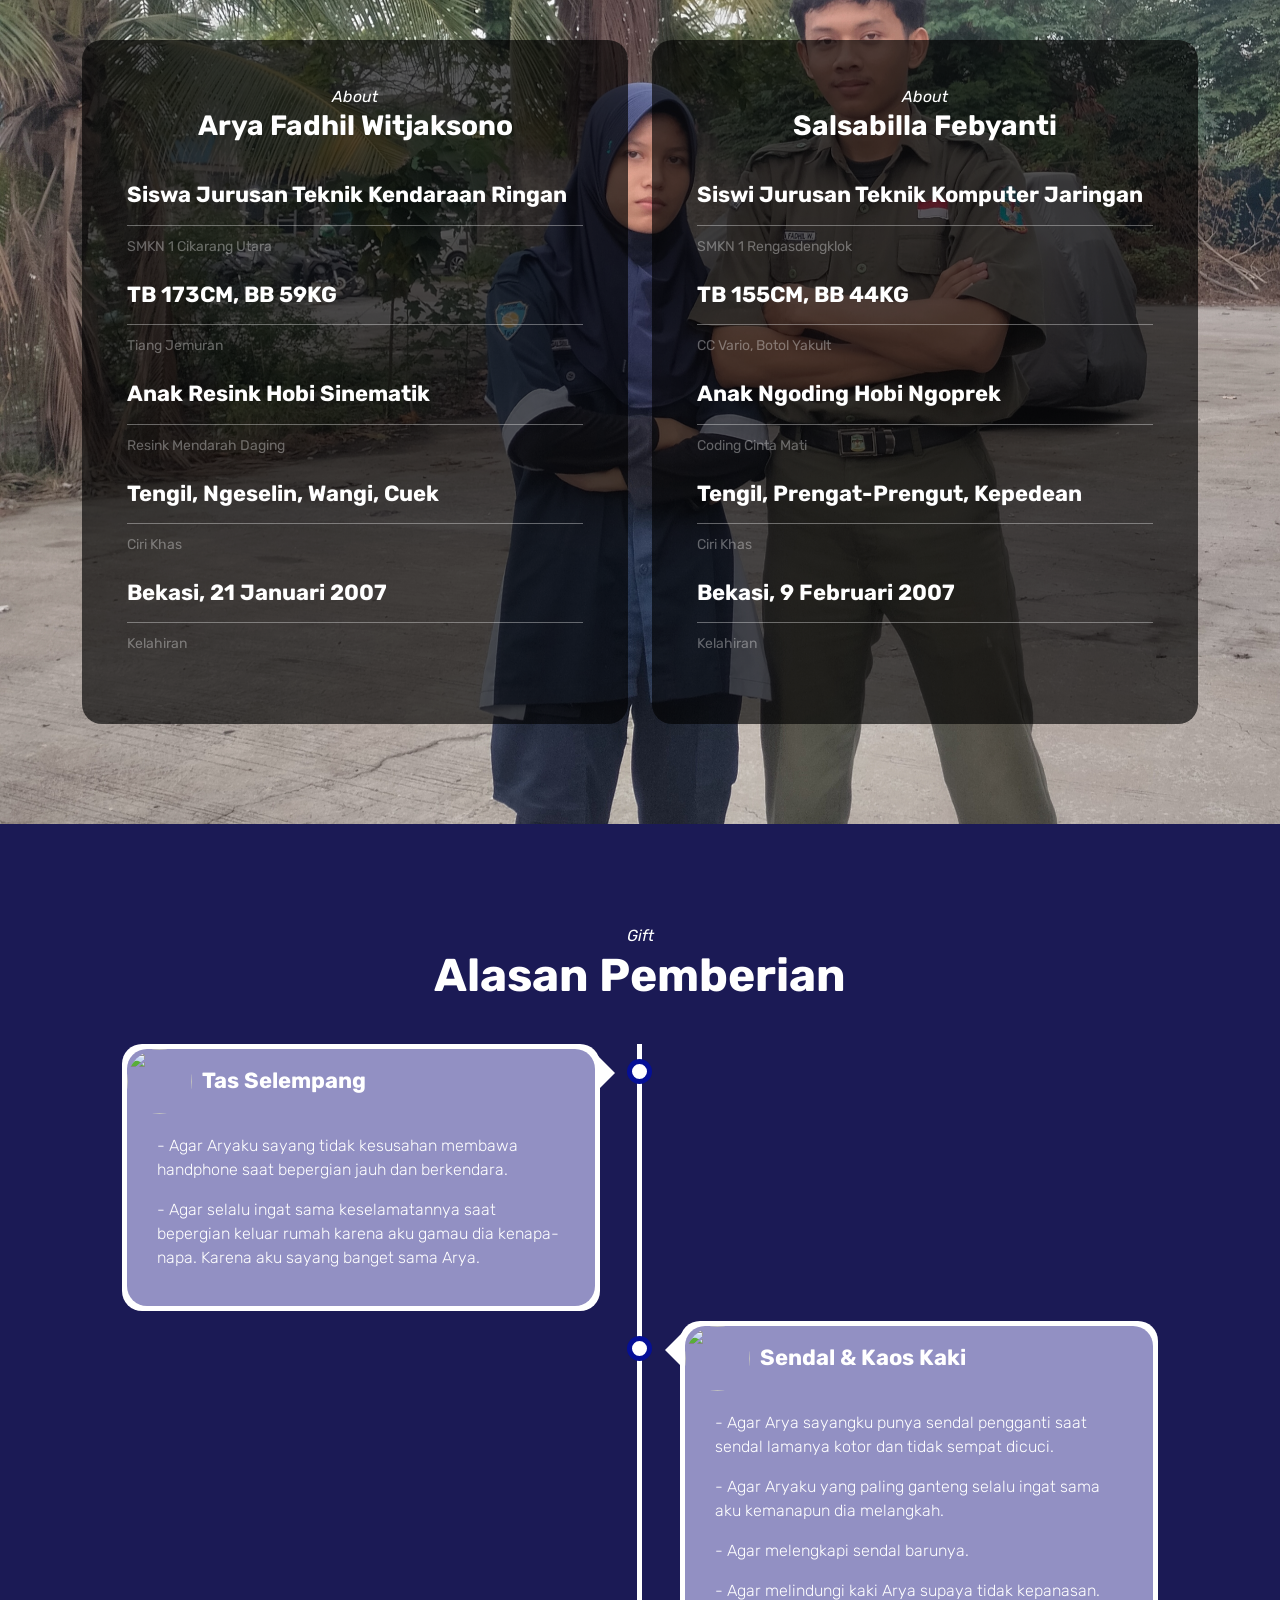
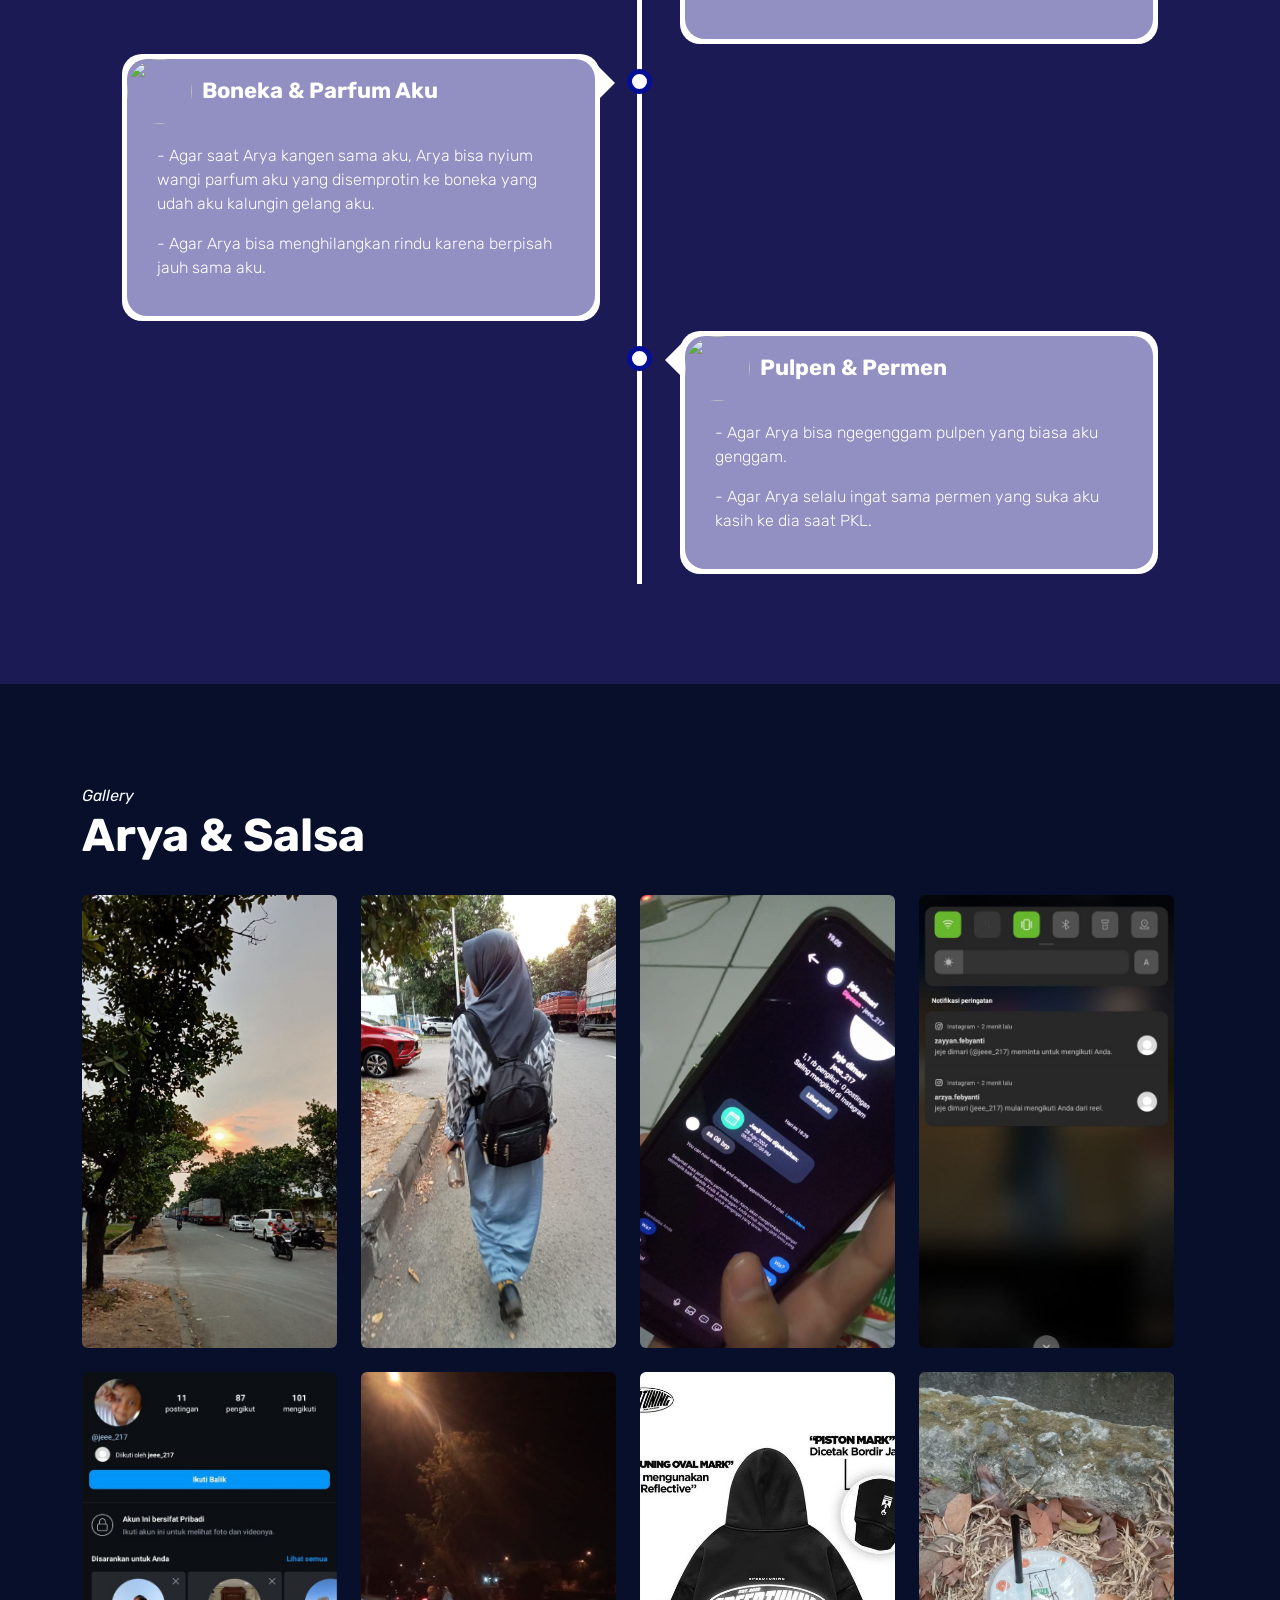
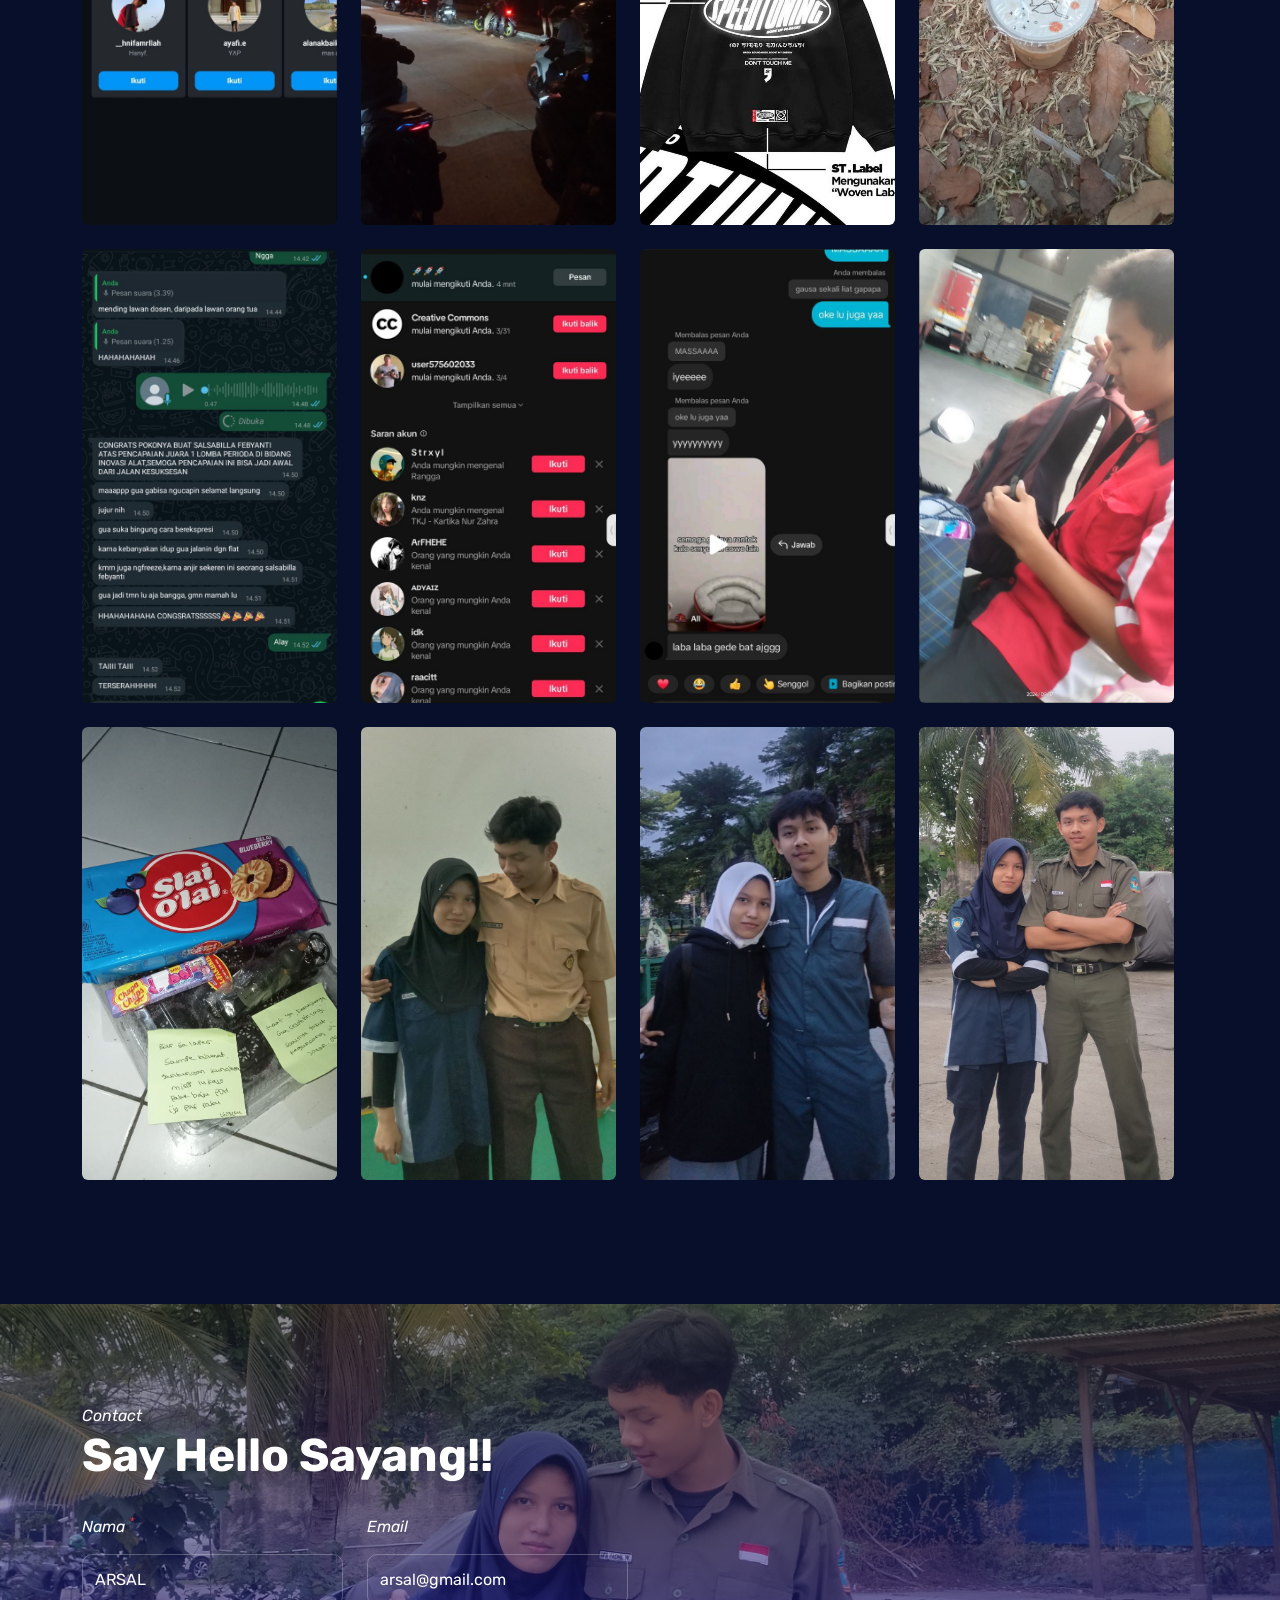
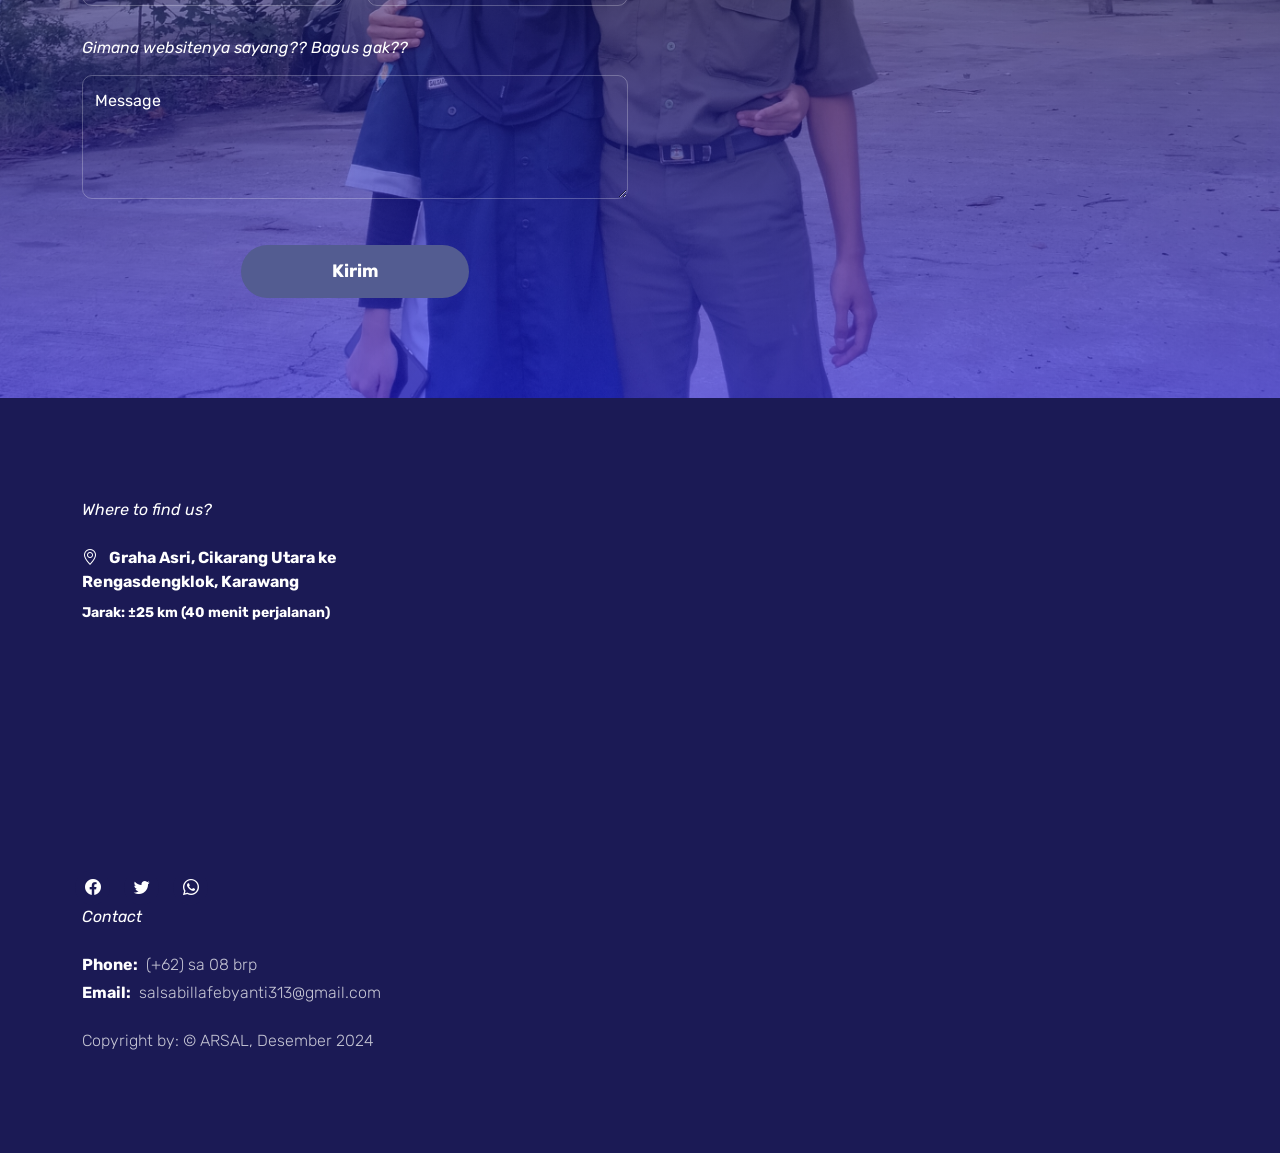
==== commit 4f996a20: "Add files via upload" ====
--- a/index.html
+++ b/index.html
@@ -7,7 +7,7 @@
         <meta name="description" content="">
         <meta name="author" content="">
 
-        <title>Surat Cinta Dari Salsabilla</title>
+        <title>Love Letter</title>
         <link href="https://fonts.googleapis.com/css2?family=Rubik:ital,wght@0,300..900;1,300..900&display=swap" rel="stylesheet">
         <style>
             body {
@@ -64,6 +64,10 @@
                                 </li>
 
                                 <li class="nav-item">
+                                    <a class="nav-link click-scroll" href="#section_5">Gallery</a>
+                                </li>
+
+                                <li class="nav-item">
                                     <a class="nav-link click-scroll" href="#section_6">Contact</a>
                                 </li>
                             </ul>
@@ -99,7 +103,35 @@
 
                                 <a class="btn custom-btn smoothscroll me-2 mb-2" href="#section_4"><strong>Gift</strong></a>
                             </div>
-
+                            <div class="col-lg-6 col-12 text-center">
+                                <audio id="bgMusic" src="friend.mp3"></audio>
+                                <button onclick="togglePlay()" class="btn custom-btn custom-border-btn me-3">
+                                    <i id="playPauseIcon" class="bi bi-play-circle"></i>
+                                    <span id="playPauseText">Play Music</span>
+                                </button>
+                                <script>
+                                    const audio = document.getElementById("bgMusic");
+                                    const playPauseText = document.getElementById("playPauseText");
+                                    const playPauseIcon = document.getElementById("playPauseIcon");
+                                    let isPlaying = false;
+
+                                    function togglePlay() {
+                                        if (isPlaying) {
+                                            audio.pause();
+                                            playPauseText.textContent = "Play Music";
+                                            playPauseIcon.classList.remove("bi-pause-circle");
+                                            playPauseIcon.classList.add("bi-play-circle");
+                                        } else {
+                                            audio.play();
+                                            playPauseText.textContent = "Pause Music";
+                                            playPauseIcon.classList.remove("bi-play-circle");
+                                            playPauseIcon.classList.add("bi-pause-circle");
+                                        }
+                                        isPlaying = !isPlaying;
+                                    }
+                                </script>
+                            </div>
+                            
                         </div>
                     </div>
 
@@ -113,11 +145,46 @@
                         <div class="row align-items-center">
                             
                             <div class="col-lg-6 col-12">
+                                <div class="text-center mb-4">
+                                    <i class="bi bi-calendar-heart text-white mb-2" style="font-size: 2rem;"></i>
+                                    <h3 class="text-white" id="dayCounter">000</h3>
+                                    <p class="text-white-50">
+                                        <i class="bi bi-clock me-2"></i>
+                                        Days Together
+                                    </p>
+                                    <p class="text-white-50">
+                                        <i class="bi bi-calendar-date me-2"></i>
+                                        Since September 29, 2024
+                                    </p>
+                                </div>
+                                <script>
+                                    const startDate = new Date('2024-09-29');
+                                    const counterEl = document.getElementById('dayCounter');
+                                    
+                                    function updateCounter() {
+                                        const today = new Date();
+                                        const diff = Math.floor((today - startDate) / (1000 * 60 * 60 * 24));
+                                        let count = 0;
+                                        const interval = setInterval(() => {
+                                            count = Math.floor(Math.random() * 999);
+                                            counterEl.textContent = count.toString().padStart(3, '0');
+                                        }, 50);
+                                        
+                                        setTimeout(() => {
+                                            clearInterval(interval);
+                                            counterEl.textContent = diff.toString().padStart(3, '0');
+                                        }, 2000);
+                                    }
+                                    
+                                    updateCounter();
+                                </script>
+                            </div>
                                 <div class="ratio ratio-1x1">
                                     <img src="together.jpg" class="custom-video" alt="Revisi Fiber Image">
                                     <div class="about-video-info d-flex flex-column">
                                         <h4 class="mt-auto"></h4>
                                         <h4>Togetherness</h4>
+        
                                     </div>
                                 </div>
                             </div>
@@ -128,7 +195,7 @@
                                 <h2 class="text-white mb-3">Arya Fadhil W</h2>
 
                                 <p class="text-white">Arya Fadhil Witjaksono, cowok asing dari SMKN 1 Cikarang Utara yang aku temui 1 Agustus 2024 karena PKL satu lane ACC bareng aku di PT Tae Bong Indonesia Jababeka IX-A. Aku gak pernah nyangka, kesan pertama aku ke Arya yang dia itu tengil, songong, ngeselin, usil minta ampun, tukang ngumpetin sendal, tukang bikin NG stiker bottom, ngomongnya seala kadarnya sesuka hati dia, frontal, tukang bikin nangis anak orang, suka nginjekin kaki aku, cuek, dingin, gada senyum-senyumnya, tukang bully, tukang begadang, anak resink abis, ternyata malah jadi orang yang paling berharga dan bener-bener aku sayang sekarang. Awal aku deket sama dia itu aslinya karena diledekin dan dicomblangin sama mamih, bunda, zia, dan orang-orang PT pastinya. Dicie-ciein setiap hari sampe kuping panas karena aku aslinya geli dan ogah, ga tertarik sama dia, makanya aku selalu bilang "najong, najis, ogah mih deket dia mah panas hawanya" karena aku emang belum tertarik kenal sama orang baru. Tapi semuanya selalu ada jalannya. Aku sama Arya selalu diminta tolong buat masang stiker WR1646 dan WR2440 sama mamih karena kita berdua itu paling ahli pasang stiker dibanding yang lain saat itu. Kita juga awalnya gapernah masang stiker bersebelahan karena aku suka geli deket dia, ogah males diusilin. Tapi mamih rempong banget nyuruh aku disamping Arya mulu dan sebaliknya juga dengan alasan biar gampang naro bottomnya kalo udah selesai dikerjain satu box. Padahal mah aku yakin itu cuma alesan klasik doang halahhh. Awalnya juga aku tuh nginjek kaki Iki doang karena kaki dia empuk, tapi entah kenapa hati juga pengen ngerasain nginjek kaki Arya, jadi mulai tuh sekali dua kali aku nginjek kaki Arya, eh Arya malah ga marah dan ngerespon ngebales nginjek HAHAHAHA. Mulai dari situ aku ngerasa kaya "eh kok ni cowo asik juga ya, coba ah gua kenalan lebih jauh lagi". Dan mulailah lebih akrab, aku ngajak ngobrol Arya, padahal ga direspon banyak karena dia itu terlalu pendiem dan cool banget gabisa buka pembicaraan. Aku sempet mau nyerah yaudahlah ngapain juga dilanjutin kalo gada feedbacknya. Eh tapiii tiba tiba disuatu hari yang tenang. Di tanggal 12 Agustus 2024 aku bertanya kepada Fadil di DM instagram "Dil, akun @jeee_217 itu akun siapa??" lalu Fadil menjawab "Itu si Arya" WOWWWWWWWW. Aku tidak expect kalo aku distalking duluan sama cowo kulkas 16 pintu ituhhh, siapa sangka. Langsung aja tanpa ragu aku langsung follback akun Arya dan ngepoin akun dia. Sampailah difase aku terkagum-kagum "anjirrrr anak motor coyy, buset keren amat hobinya. Baru kali ini gua ketemu cowo anak motor kaya dia" kesan unik itu bikin aku langsung tertarik sama Arya. Aku selalu mikir kaya "Gua harus bisa kenal ni orang lebih jauh karena ini orang seunik itu hobinya". Aku setiap hari selalu mantau story instagram Arya dan berharap aja dia nge DM. Eh bener aja tanggal 28 Agustus 2024 Arya nge DM aku duluan tanpa aku expect sama sekali, dia langsung minta nomor wa aku dongggg "Sa 08 brp?". Aku malem-malem lagi makan seblak sampe kegirangan sendiri gara-gara di chat sama Arya sumpahhhh. Langsung aku kasih dia nomor wa aku, padahal aku sebelumnya gapernah secepat itu ngasih nomor wa ke orang lain terutama cowo. Tapi entah kenapa aku yakin banget kalo aku pasti suatu saat bisa berlanjut deket sama Arya. Sehari dua hari, seminggu dua minggu, kita mulai rajin chatan bahas hal random kaya hobi, impian, cita-cita, masa lalu, perjuangan hidup, pendidikan, karir, prestasi, kelebihan kekurangan masing-masing, keluarga, latar belakang, masalah pribadi, pertemanan, percintaan, dan banyak hal lainnya yang mulai berani kita sharing satu sama lain. Aku bahkan sengaja banget beli permen 1 pack setiap minggunya biar bisa aku bagi ke Arya. Dan Arya juga suka ngebagi aku permen tapi gapernah aku makan karena aku sayang banget sama semua pemberian dia. Dan tiba lah di tanggal 29 September 2024, sekitar jam 2 malem, kita saling confess dan berakhir dengan ending yang bahagia kaya sekarang.</p>
-                                <p class="text-white">Untuk kamu Arya Fadhil Witjaksono, cowoku yang paling baik, sayangku, cintaku, manisku, gantengku, duniaku, semestaku. Yang paling cakep, sholeh, pinter, pekerja keras, penyabar, support system aku, dan yang paling aku sayangi. Terima kasih banyak sayang karena udah hadir di hidup aku, karena udah ngasih warna yang sangat berarti di hidup aku yang monokrom dan flat setiap harinya. Makasih udah jadi notif favorit aku. Makasih udah mau nerima aku apa adanya. Makasih udah jadi salah satu alasan kenapa aku bertahan dan terus berjuang sampe saat ini. Makasih karena kamu selalu nerima setiap kekurangan aku tanpa rasa keberatan sedikitpun. Makasih karena udah jadi penenang dan penyemangat aku disaat aku lagi ngerasa jatuh dan butuh support dari orang lain. Makasih karena selalu bangga sama setiap pencapaian aku. Makasih karena kamu gapernah bikin aku ngerasa dibanding-bandingkan sama cewe lain. Makasih karena kamu selalu ngertiin mood aku. Makasih karena kamu selalu ngertiin kesibukan aku setiap harinya tanpa henti. Makasih karena selalu nagabrin aku disetiap kegiatan kamu, yang bikin aku ngerasa dianggap dan ngerasa dihargain. Makasih karena kamu udah selalu berusaha meluangkan waktu dan tenaga kamu untuk ngobrol atau chatingan sama aku walaupun aslinya kamu udah cape dan ngantuk sama setiap aktivitas kamu. Makasih udah nemenin aku sampai saat ini.</p>
+                                <p class="text-white">Untuk kamu Arya Fadhil Witjaksono, cowoku yang paling baik, sayangku, cintaku, manisku, gantengku, duniaku, semestaku. Yang paling cakep, sholeh, pinter, pekerja keras, penyabar, support system aku, dan yang paling aku sayangi. Terima kasih banyak sayang karena udah hadir di hidup aku, karena udah ngasih warna yang sangat berarti di hidup aku yang monokrom dan flat setiap harinya. Makasih udah jadi notif favorit aku. Makasih udah mau nerima aku apa adanya. Makasih udah jadi salah satu alasan kenapa aku bertahan dan terus berjuang sampe saat ini. Makasih karena kamu selalu nerima setiap kekurangan aku tanpa rasa keberatan sedikitpun. Makasih karena udah jadi penenang dan penyemangat aku disaat aku lagi ngerasa jatuh dan butuh support dari orang lain. Makasih karena selalu bangga sama setiap pencapaian aku. Makasih karena kamu gapernah bikin aku ngerasa dibanding-bandingkan sama cewe lain. Makasih karena kamu selalu ngertiin mood aku. Makasih karena kamu selalu ngertiin kesibukan aku setiap harinya tanpa henti. Makasih karena selalu ngabarin aku disetiap kegiatan kamu, yang bikin aku ngerasa dianggap dan ngerasa dihargain. Makasih karena kamu udah selalu berusaha meluangkan waktu dan tenaga kamu untuk ngobrol atau chatingan sama aku walaupun aslinya kamu udah cape dan ngantuk sama setiap aktivitas kamu. Makasih udah nemenin aku sampai saat ini.</p>
                                 <p class="text-white">Aku minta maaf ya sayang untuk semua kesalahan aku yang pernah aku lakuin ke kamu. Yang selalu bikin kamu jengkel, nambahin beban pikiran dan bikin kamu ga mood. Aku gapernah semarah itu kok, aku cuma pengen diperhatiin sama kamu, disayang sama kamu, dimanja sama kamu, tapi aku kadang masih malu buat ngungkapinnya. Aku selalu berusaha kok setiap harinya buat jadi cewe yang ga ribet, ga berisik dan ga nyusahin kamu. Karena aku gamau kamu ngejadiin aku pengganggu kamu dalam berproses dan nikmatin hobi kamu.</p>
                                 <p class="text-white">Terima kasih untuk 3 bulan pertemuan singkatnya bareng aku ya sayang. Aku pamit dari Cikarang dan mungkin bakal gamungkin buat ketemu kamu lagi setelah kita selesai urusannya di PT. Makasih udah ngenalin tempat dan banyak hal unik lainnya ke aku soal Cikarang. Aku punya pengalaman baru yang berharga karena diri kamu. Kamu harus tau kalo aku bakal selalu sayang sama kamu, aku bakal selalu bangga sama kamu, sama setiap perjuangan kamu yang selalu kamu usahain mati-matian. Aku gapernah nuntut kamu untuk jadi orang yang sempurna. Aku cuma pengen kamu jadi versi diri kamu yang terbaik dan pastinya yang bikin kamu ngerasa berharga dan dihargain.</p>
                                 <p class="text-white">Aku bakal selalu selalu selalu sayangg banget sama kamu ayy. Aku bakal selalu kangenn sama kamu. Gapeduli mau sejauh apapun kita sekarang, gaakan bisa ngerubah fakta kalo aku selalu sayang sama kamu. Kamu gaperlu khawatir aku berpaling ke yang lain. Cukup sama kamu aku udah bahagia sekarang sayang. I love you and i miss you more sayangg.</p>
@@ -246,13 +313,13 @@
 
                                     <div class="menu-block my-4">
                                         <div class="d-flex">
-                                            <h6>Cowo Gantengku</h6>
+                                            <h6>Bekasi, 21 Januari 2007</h6>
                                         
                                             <span class="underline"></span>
                                         </div>
 
                                         <div class="border-top mt-2 pt-2">
-                                            <small>Kesayangan Salsa</small>
+                                            <small>Kelahiran</small>
                                         </div>
                                     </div>
                                 </div>
@@ -312,11 +379,11 @@
 
                                     <div class="menu-block my-4">
                                         <div class="d-flex">
-                                            <h6>Cewe Cantiknya</h6>                                        
-                                            <span class="underline"></span>
-                                        </div>
-                                        <div class="border-top mt-2 pt-2">
-                                            <small>Kesayangan Arya</small>
+                                            <h6>Bekasi, 9 Februari 2007</h6>                                        
+                                            <span class="underline"></span>
+                                        </div>
+                                        <div class="border-top mt-2 pt-2">
+                                            <small>Kelahiran</small>
                                         </div>
                                     </div>
                                 </div>
@@ -342,7 +409,7 @@
                                     <div class="timeline-content">
                                         <div class="reviews-block">
                                             <div class="reviews-block-image-wrap d-flex align-items-center">
-                                                <img src="hearts.png" class="reviews-block-image img-fluid" alt="">
+                                                <img src="https://cdn-icons-png.flaticon.com/512/4213/4213958.png" class="reviews-block-image img-fluid" alt="">
 
                                                 <div class="">
                                                     <h6 class="text-white mb-0">Tas Selempang</h6>
@@ -361,7 +428,7 @@
                                     <div class="timeline-content">
                                         <div class="reviews-block">
                                             <div class="reviews-block-image-wrap d-flex align-items-center">
-                                                <img src="hearts.png" class="reviews-block-image img-fluid" alt="">
+                                                <img src="https://cdn-icons-png.flaticon.com/512/4213/4213958.png" class="reviews-block-image img-fluid" alt="">
                                                 <div class="">
                                                     <h6 class="text-white mb-0">Sendal & Kaos Kaki</h6>
                                                 </div>
@@ -381,7 +448,7 @@
                                     <div class="timeline-content">
                                         <div class="reviews-block">
                                             <div class="reviews-block-image-wrap d-flex align-items-center">
-                                                <img src="hearts.png" class="reviews-block-image img-fluid" alt="">
+                                                <img src="https://cdn-icons-png.flaticon.com/512/4213/4213958.png" class="reviews-block-image img-fluid" alt="">
 
                                                 <div class="">
                                                     <h6 class="text-white mb-0">Boneka & Parfum Aku</h6>
@@ -400,7 +467,7 @@
                                     <div class="timeline-content">
                                         <div class="reviews-block">
                                             <div class="reviews-block-image-wrap d-flex align-items-center">
-                                                <img src="hearts.png" class="reviews-block-image img-fluid" alt="">
+                                                <img src="https://cdn-icons-png.flaticon.com/512/4213/4213958.png" class="reviews-block-image img-fluid" alt="">
                                                 <div class="">
                                                     <h6 class="text-white mb-0">Pulpen & Permen</h6>
                                                 </div>
@@ -418,14 +485,75 @@
                     </div>
                 </section>
 
+                <section class="section-padding" id="section_5">
+                    <div class="container">
+                        <div class="row">
+                            <div class="col-lg-12 col-12">
+                                <em class="text-white">Gallery</em>
+                                <h2 class="text-white mb-4 pb-lg-2">Arya & Salsa</h2>
+                            </div>
+
+                            <div class="row">
+                                <div class="col-lg-3 col-md-4 col-6 mb-4">
+                                    <img src="p1.jpg" class="img-fluid rounded" alt="" style="aspect-ratio: 9/16; object-fit: cover; width: 100%; height: auto;">
+                                </div>
+                                <div class="col-lg-3 col-md-4 col-6 mb-4">
+                                    <img src="p2.jpg" class="img-fluid rounded" alt="" style="aspect-ratio: 9/16; object-fit: cover; width: 100%; height: auto;">
+                                </div>
+                                <div class="col-lg-3 col-md-4 col-6 mb-4">
+                                    <img src="p3.jpg" class="img-fluid rounded" alt="" style="aspect-ratio: 9/16; object-fit: cover; width: 100%; height: auto;">
+                                </div>
+                                <div class="col-lg-3 col-md-4 col-6 mb-4">
+                                    <img src="p4.jpg" class="img-fluid rounded" alt="" style="aspect-ratio: 9/16; object-fit: cover; width: 100%; height: auto;">
+                                </div>
+                                <div class="col-lg-3 col-md-4 col-6 mb-4">
+                                    <img src="p5.jpg" class="img-fluid rounded" alt="" style="aspect-ratio: 9/16; object-fit: cover; width: 100%; height: auto;">
+                                </div>
+                                <div class="col-lg-3 col-md-4 col-6 mb-4">
+                                    <img src="p6.jpg" class="img-fluid rounded" alt="" style="aspect-ratio: 9/16; object-fit: cover; width: 100%; height: auto;">
+                                </div>
+                                <div class="col-lg-3 col-md-4 col-6 mb-4">
+                                    <img src="p7.jpg" class="img-fluid rounded" alt="" style="aspect-ratio: 9/16; object-fit: cover; width: 100%; height: auto;">
+                                </div>
+                                <div class="col-lg-3 col-md-4 col-6 mb-4">
+                                    <img src="p8.jpg" class="img-fluid rounded" alt="" style="aspect-ratio: 9/16; object-fit: cover; width: 100%; height: auto;">
+                                </div>
+                                <div class="col-lg-3 col-md-4 col-6 mb-4">
+                                    <img src="p9.jpg" class="img-fluid rounded" alt="" style="aspect-ratio: 9/16; object-fit: cover; width: 100%; height: auto;">
+                                </div>
+                                <div class="col-lg-3 col-md-4 col-6 mb-4">
+                                    <img src="p10.jpg" class="img-fluid rounded" alt="" style="aspect-ratio: 9/16; object-fit: cover; width: 100%; height: auto;">
+                                </div>
+                                <div class="col-lg-3 col-md-4 col-6 mb-4">
+                                    <img src="p11.jpg" class="img-fluid rounded" alt="" style="aspect-ratio: 9/16; object-fit: cover; width: 100%; height: auto;">
+                                </div>
+                                <div class="col-lg-3 col-md-4 col-6 mb-4">
+                                    <img src="p12.jpg" class="img-fluid rounded" alt="" style="aspect-ratio: 9/16; object-fit: cover; width: 100%; height: auto;">
+                                </div>
+                                <div class="col-lg-3 col-md-4 col-6 mb-4">
+                                    <img src="p13.jpg" class="img-fluid rounded" alt="" style="aspect-ratio: 9/16; object-fit: cover; width: 100%; height: auto;">
+                                </div>
+                                <div class="col-lg-3 col-md-4 col-6 mb-4">
+                                    <img src="fotbare.jpg" class="img-fluid rounded" alt="" style="aspect-ratio: 9/16; object-fit: cover; width: 100%; height: auto;">
+                                </div>
+                                <div class="col-lg-3 col-md-4 col-6 mb-4">
+                                    <img src="fotbarf.jpg" class="img-fluid rounded" alt="" style="aspect-ratio: 9/16; object-fit: cover; width: 100%; height: auto;">
+                                </div>
+                                <div class="col-lg-3 col-md-4 col-6 mb-4">
+                                    <img src="fotbarg.jpg" class="img-fluid rounded" alt="" style="aspect-ratio: 9/16; object-fit: cover; width: 100%; height: auto;">
+                                </div>
+                            </div>
+                        </div>
+                    </div>
+                </section>
 
                 <section class="contact-section section-padding" id="section_6">
                     <div class="container">
                         <div class="row">   
 
                             <div class="col-lg-12 col-12">
-                                <em class="text-white">Say Hello Sayangg!!</em>
-                                <h2 class="text-white mb-4 pb-lg-2">Contact</h2>
+                                <em class="text-white">Contact</em>
+                                <h2 class="text-white mb-4 pb-lg-2">Say Hello Sayang!!</h2>
                             </div>
 
                             <div class="col-lg-6 col-12">
@@ -442,7 +570,7 @@
                                     <div class="col-lg-6 col-12">
                                         <label for="email" class="form-label">Email</label>
 
-                                        <input type="email" name="email" id="email" pattern="[^ @]*@[^ @]*" class="form-control" placeholder="salsabillafebyanti313@gmail.com" required="">
+                                        <input type="email" name="email" id="email" pattern="[^ @]*@[^ @]*" class="form-control" placeholder="arsal@gmail.com" required="">
                                     </div>
 
                                     <div class="col-12">
@@ -473,8 +601,15 @@
 
                                 <strong class="text-white">
                                     <i class="bi-geo-alt me-2"></i>
-                                    Jawa Barat
+                                    Graha Asri, Cikarang Utara ke Rengasdengklok, Karawang
+                                    <br>
+                                    <small class="d-block mt-2">Jarak: ±25 km (40 menit perjalanan)</small>
                                 </strong>
+
+                                <div class="mt-3">
+                                    <iframe src="https://www.google.com/maps/embed?pb=!1m28!1m12!1m3!1d126939.49770547095!2d107.15392163526493!3d-6.255674544670991!2m3!1f0!2f0!3f0!3m2!1i1024!2i768!4f13.1!4m13!3e0!4m5!1s0x2e699b0c08ad8ef1%3A0x96fa13203f8c1374!2sGraha%20Asri%2C%20Cikarang%20Utara%2C%20Bekasi%20Regency%2C%20West%20Java!3m2!1d-6.2558385!2d107.1339655!4m5!1s0x2e697fda5d6aec05%3A0x401576d14fed530!2sRengasdengklok%2C%20Karawang%20Regency%2C%20West%20Java!3m2!1d-6.1557318!2d107.2982265!5e0!3m2!1sen!2sid!4v1703900477375!5m2!1sen!2sid" width="100%" height="200" style="border:0;" allowfullscreen="" loading="lazy" referrerpolicy="no-referrer-when-downgrade"></iframe>
+                                </div>
+                            </div>
 
                                 <ul class="social-icon mt-4">
                                     <li class="social-icon-item">
@@ -501,7 +636,7 @@
                                     <strong class="me-2">Phone:</strong>
                                     <a href="tel: 305-240-9671" class="site-footer-link">
                                         (+62) 
-                                        I LOVE YOU FOREVER
+                                        sa 08 brp
                                     </a>
                                 </p>
 
@@ -509,13 +644,13 @@
                                     <strong class="me-2">Email:</strong>
 
                                     <a href="mailto:info@yourgmail.com" class="site-footer-link">
-                                        arsal@gmail.com
+                                        salsabillafebyanti313@gmail.com
                                     </a>
                                 </p>
                             </div>
 
                             <div class="col-lg-8 col-12 mt-4">
-                                <p class="copyright-text mb-0">Copyright by: © ARSAL, 2024</p>
+                                <p class="copyright-text mb-0">Copyright by: © ARSAL, Desember 2024</p>
                             </div>
                     </div>
                 </footer>
--- a/tooplate-barista.css
+++ b/tooplate-barista.css
@@ -788,7 +788,7 @@
   BOOKING SECTION              
 -----------------------------------------*/
 .booking-section {
-  background-image: url('fotbar3.jpg');
+  background-image: url('fotbar1.jpg');
   background-repeat: no-repeat;
   background-position: center;
   background-size: cover;
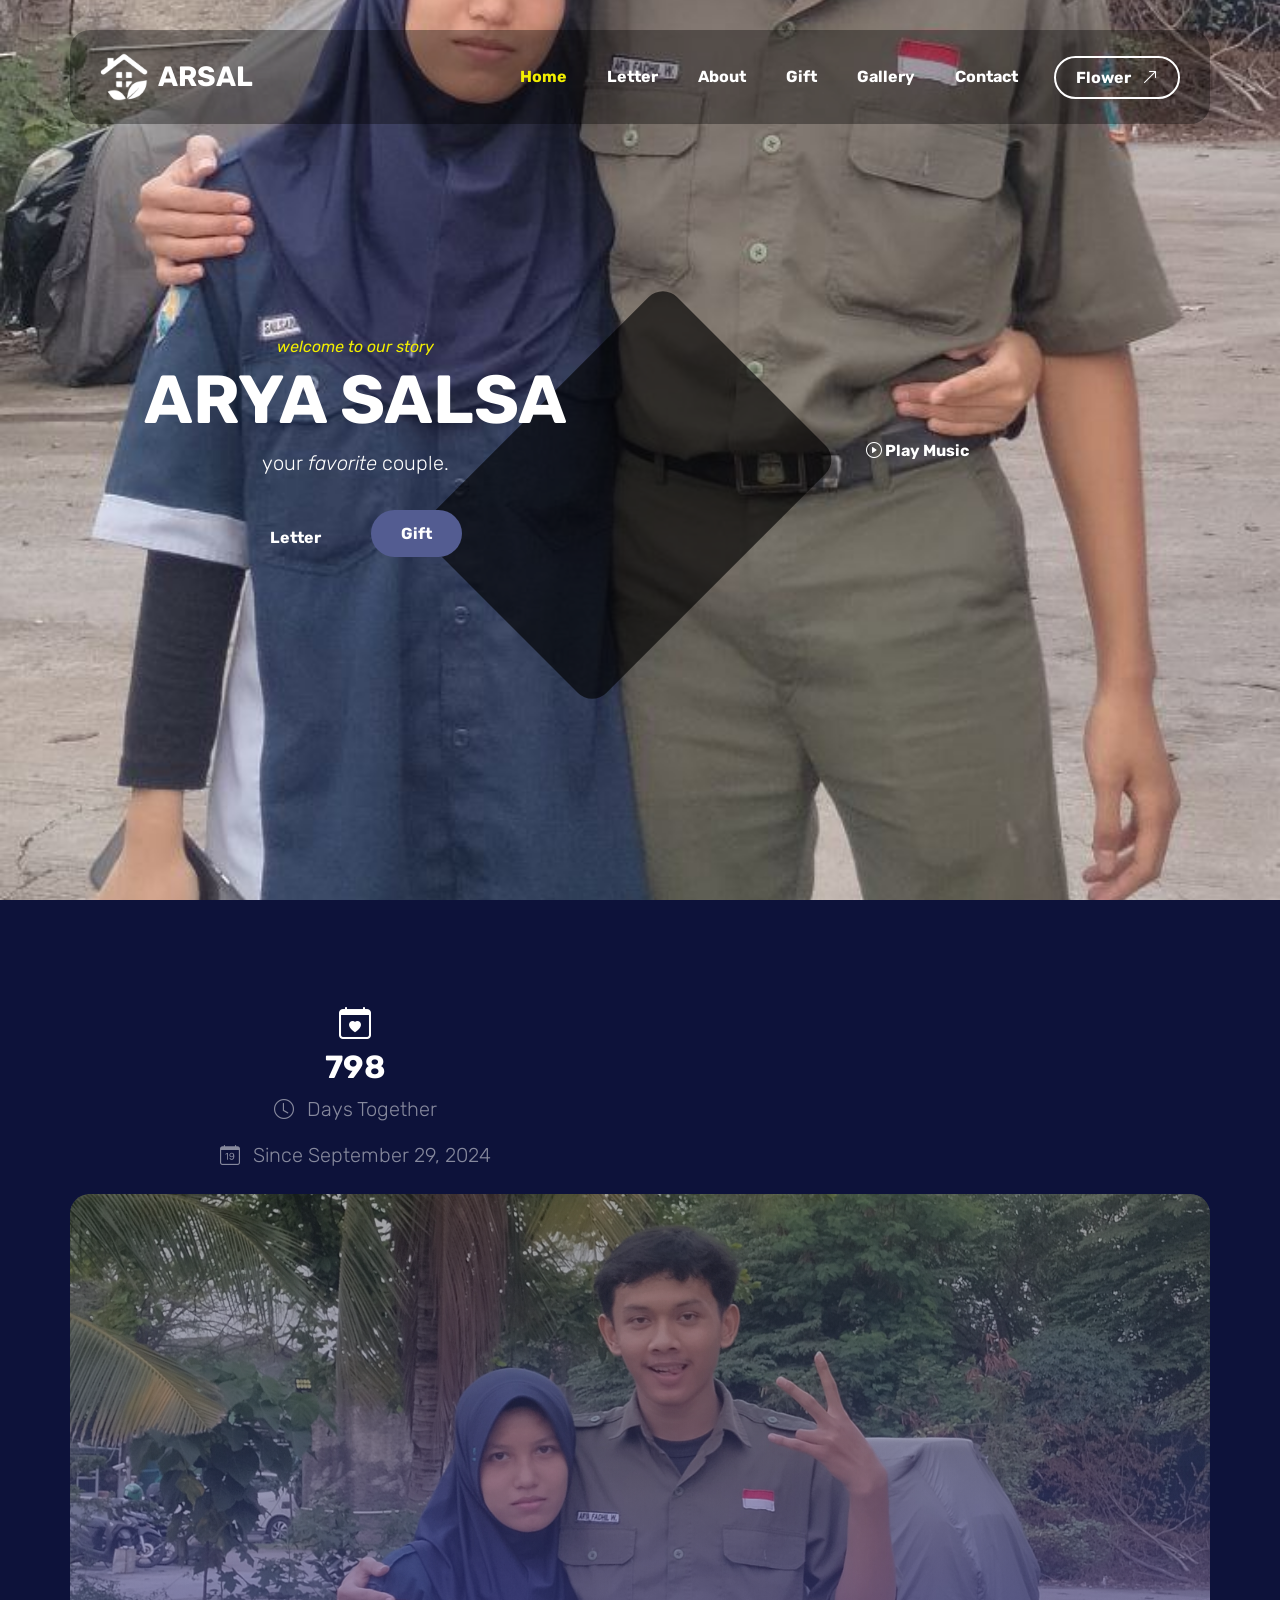
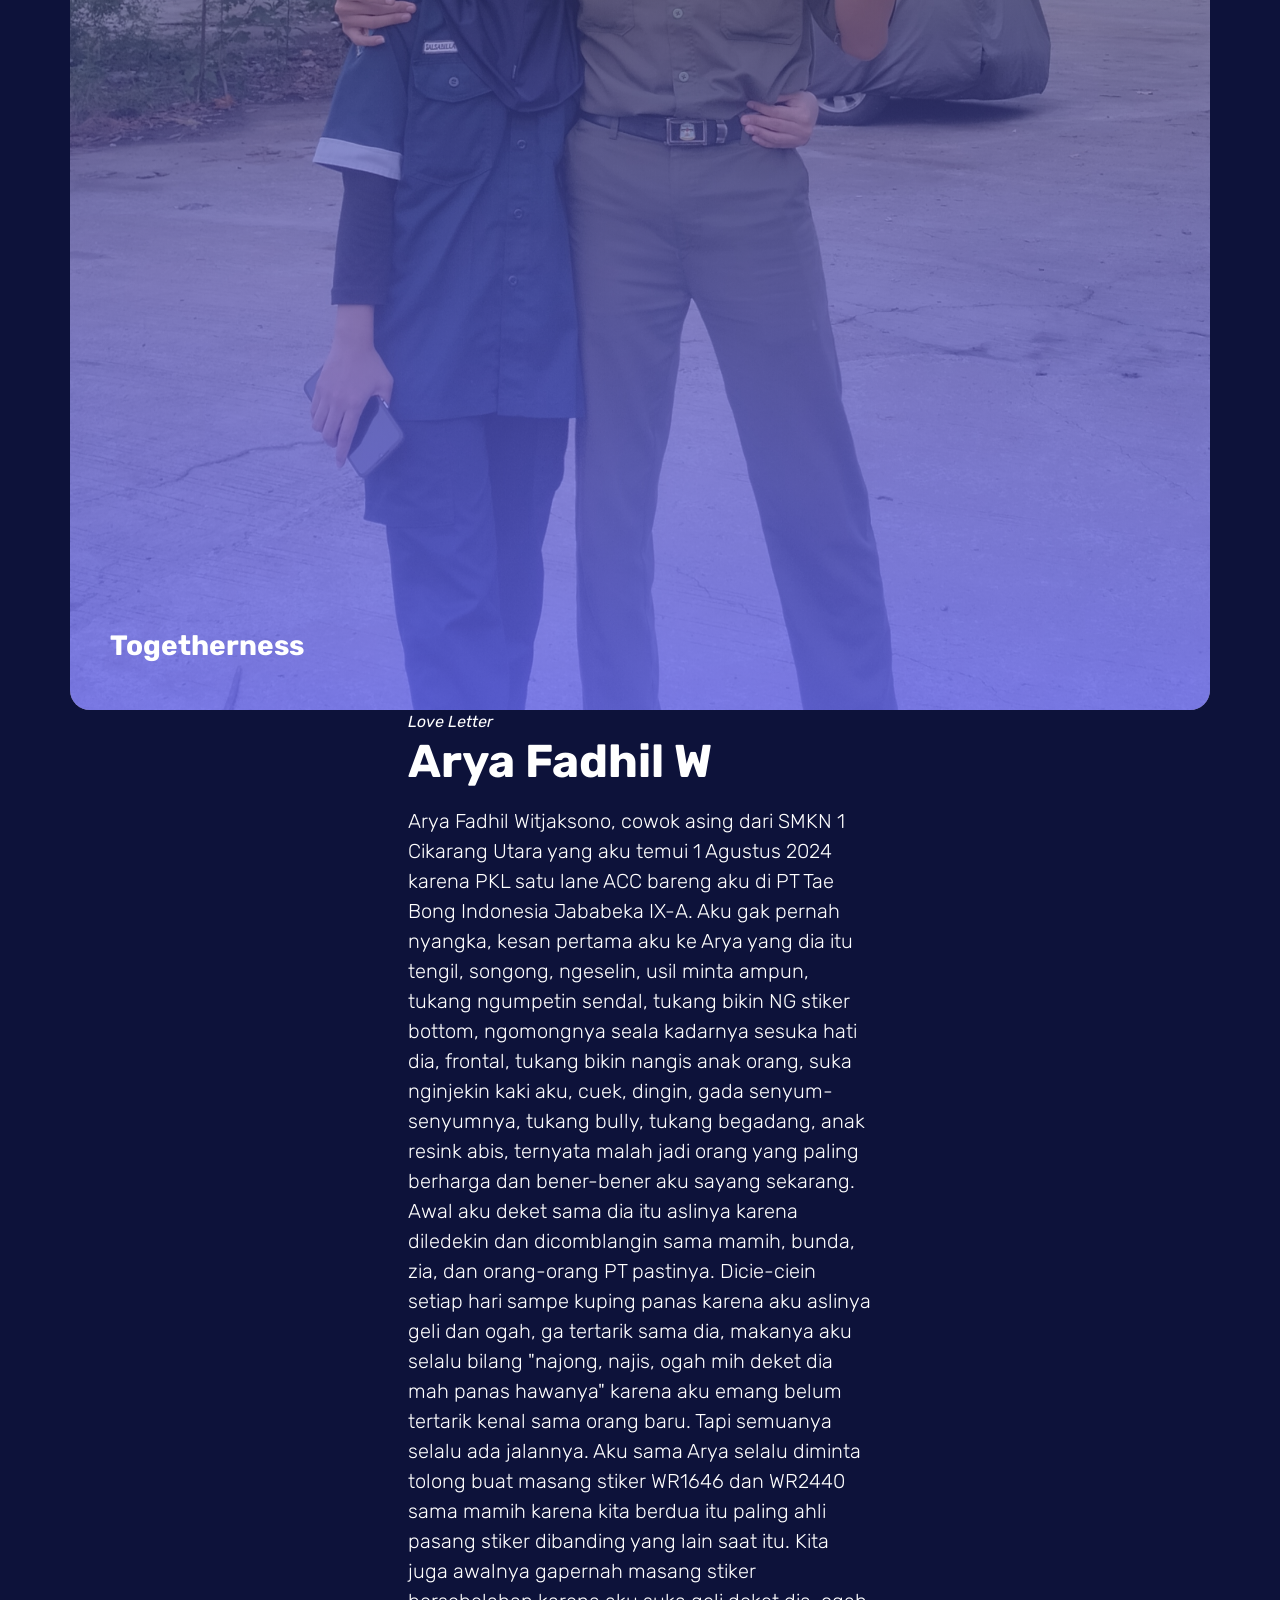
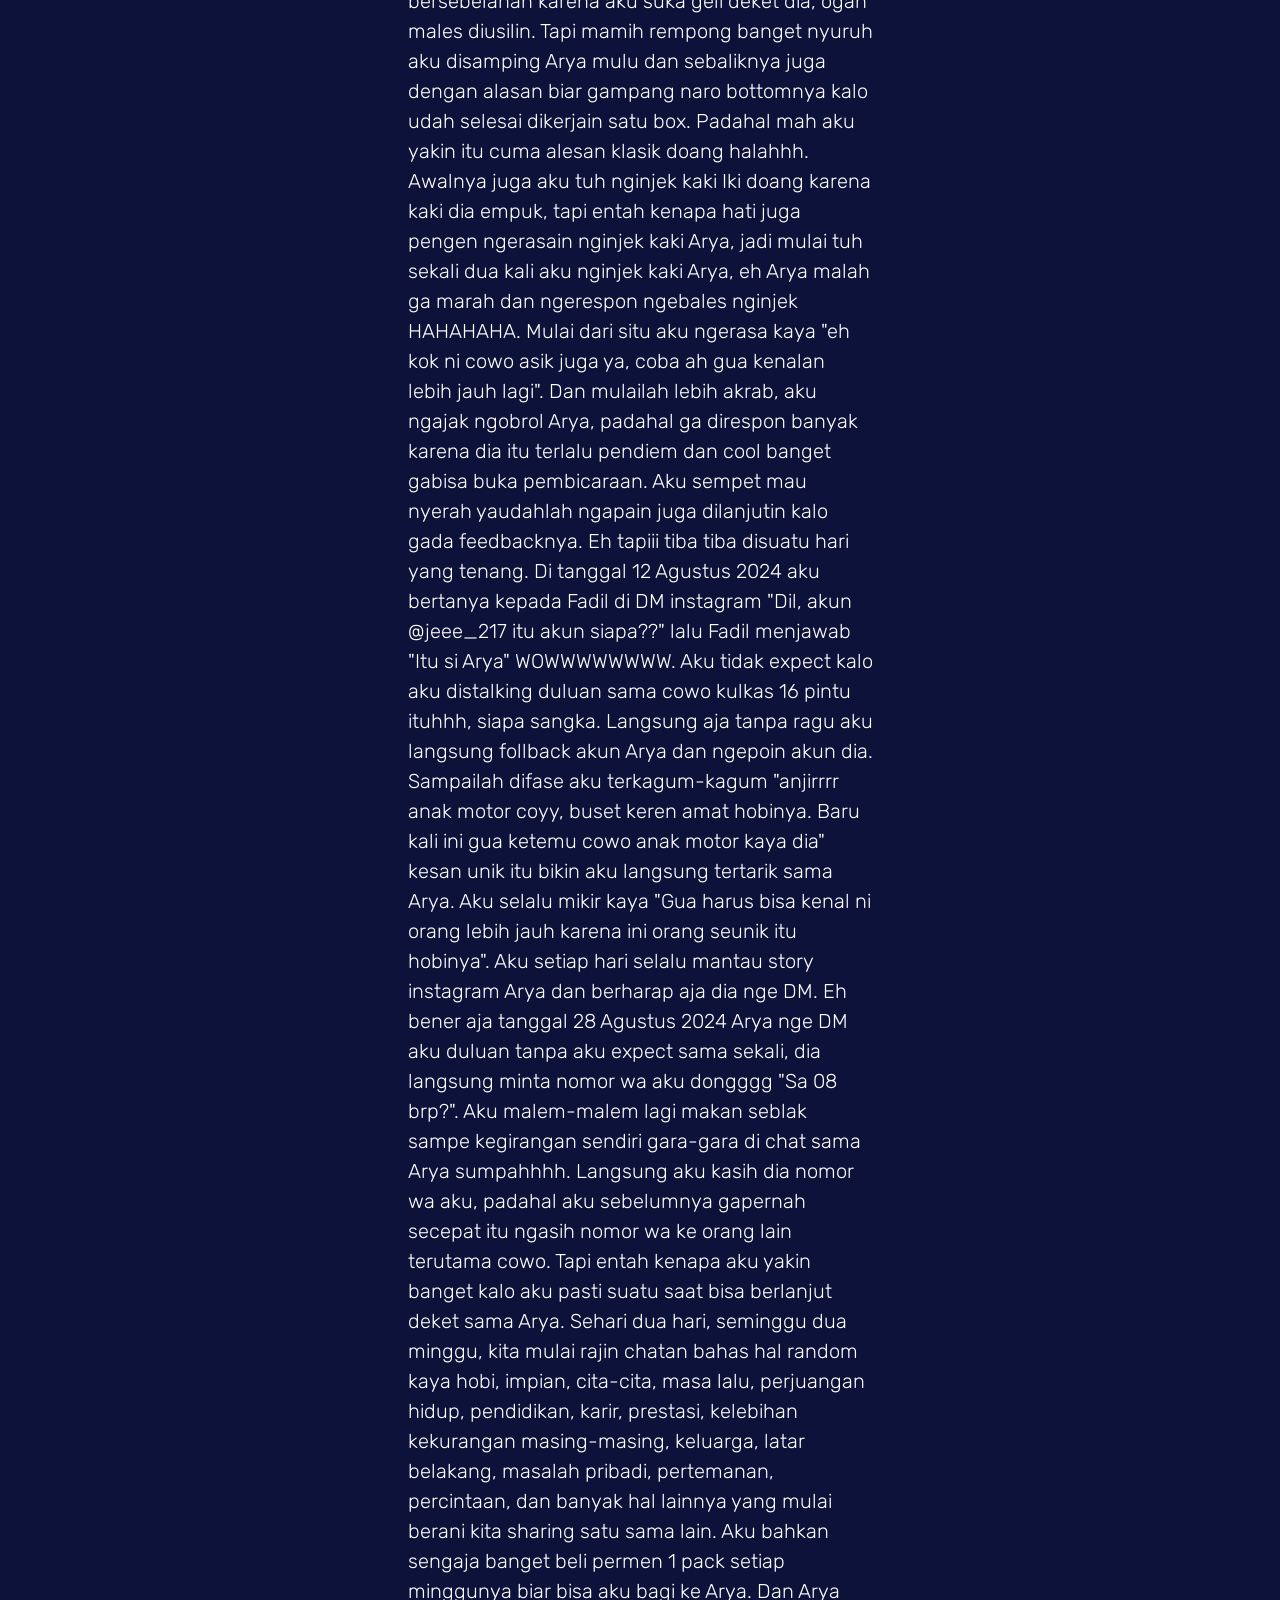
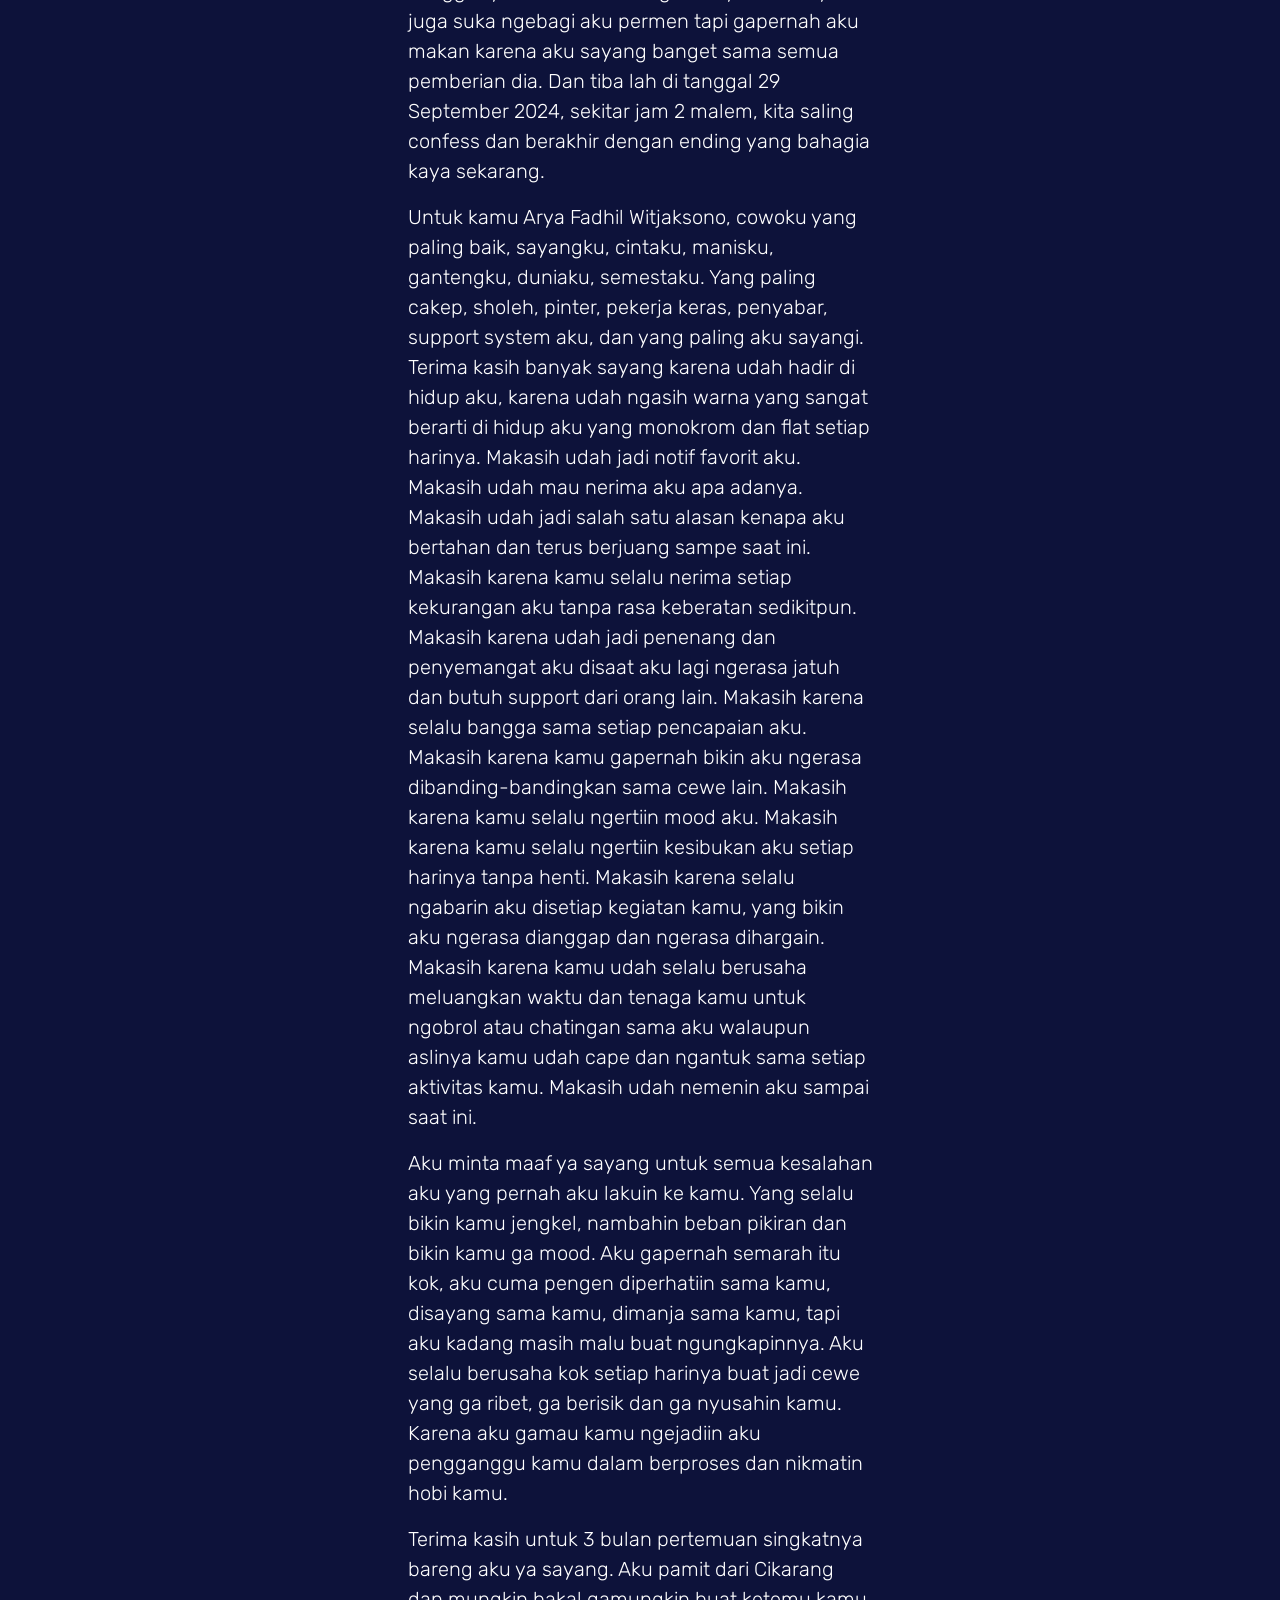
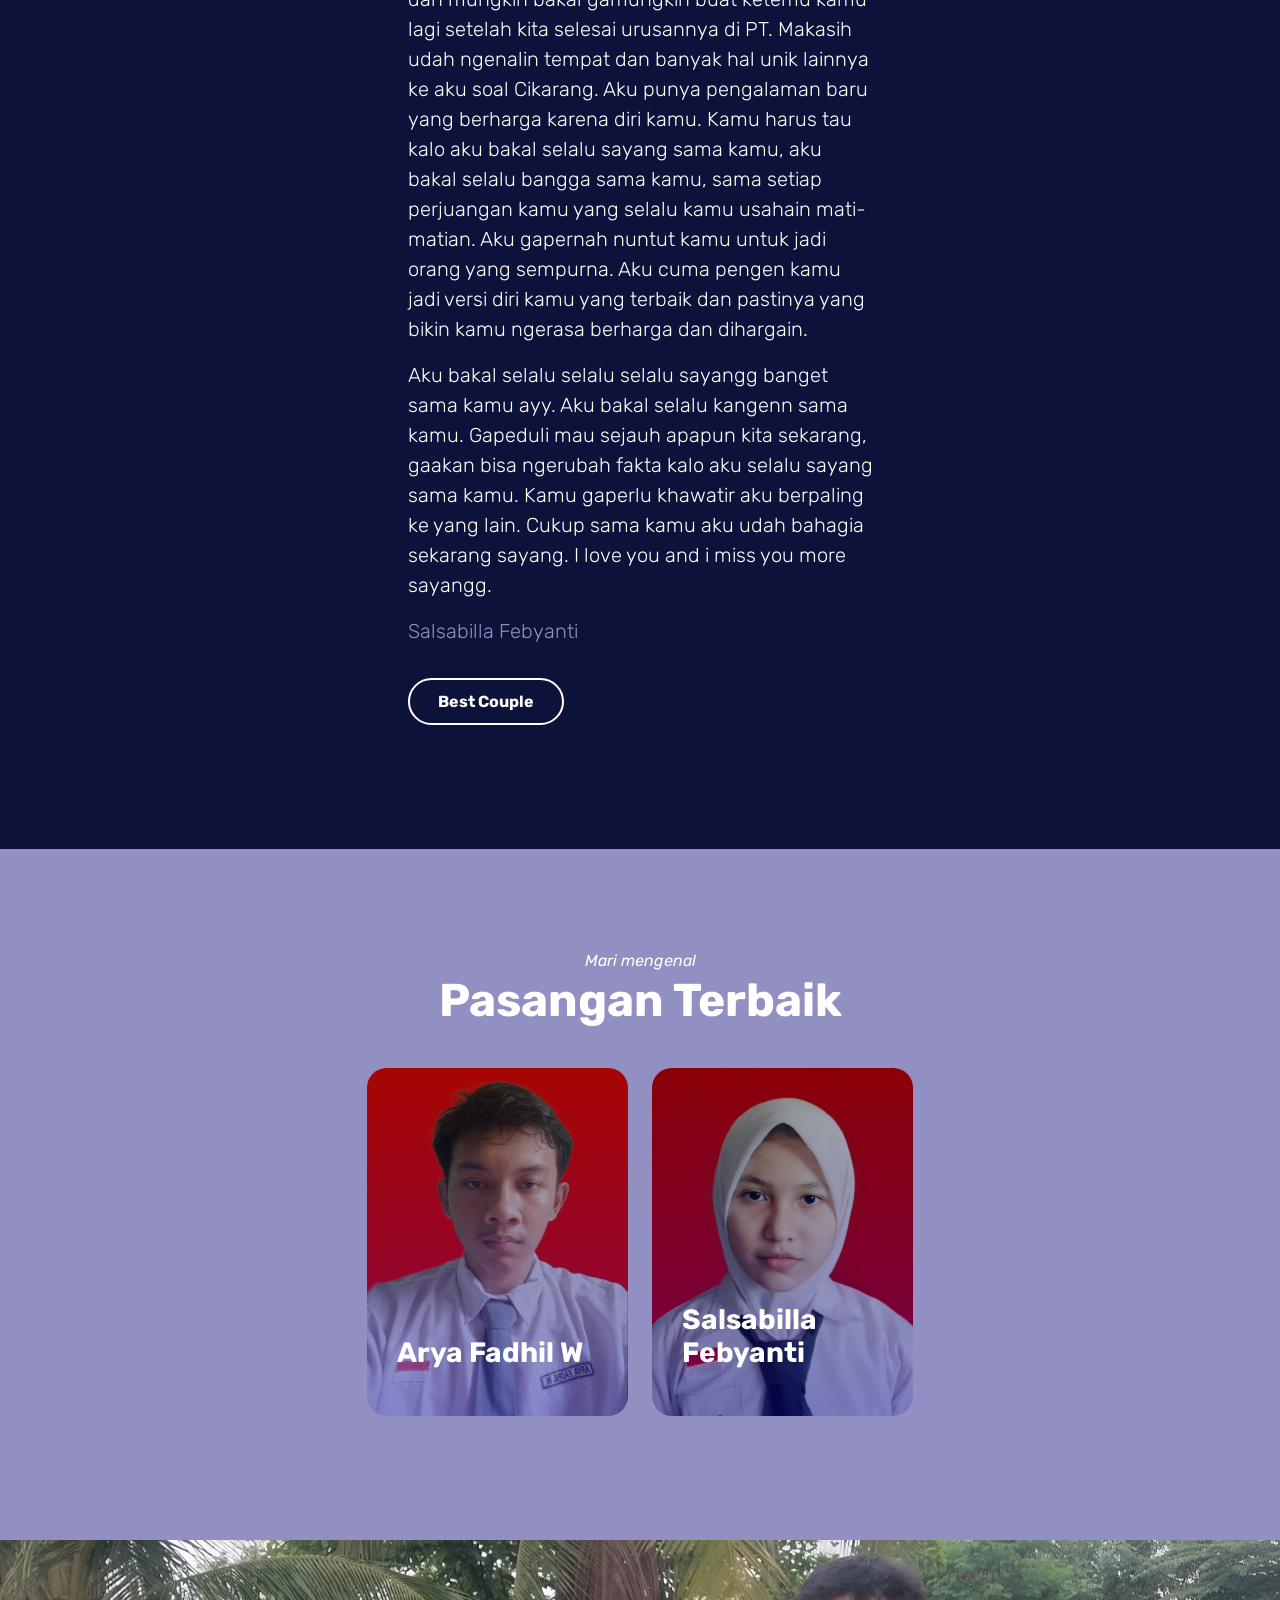
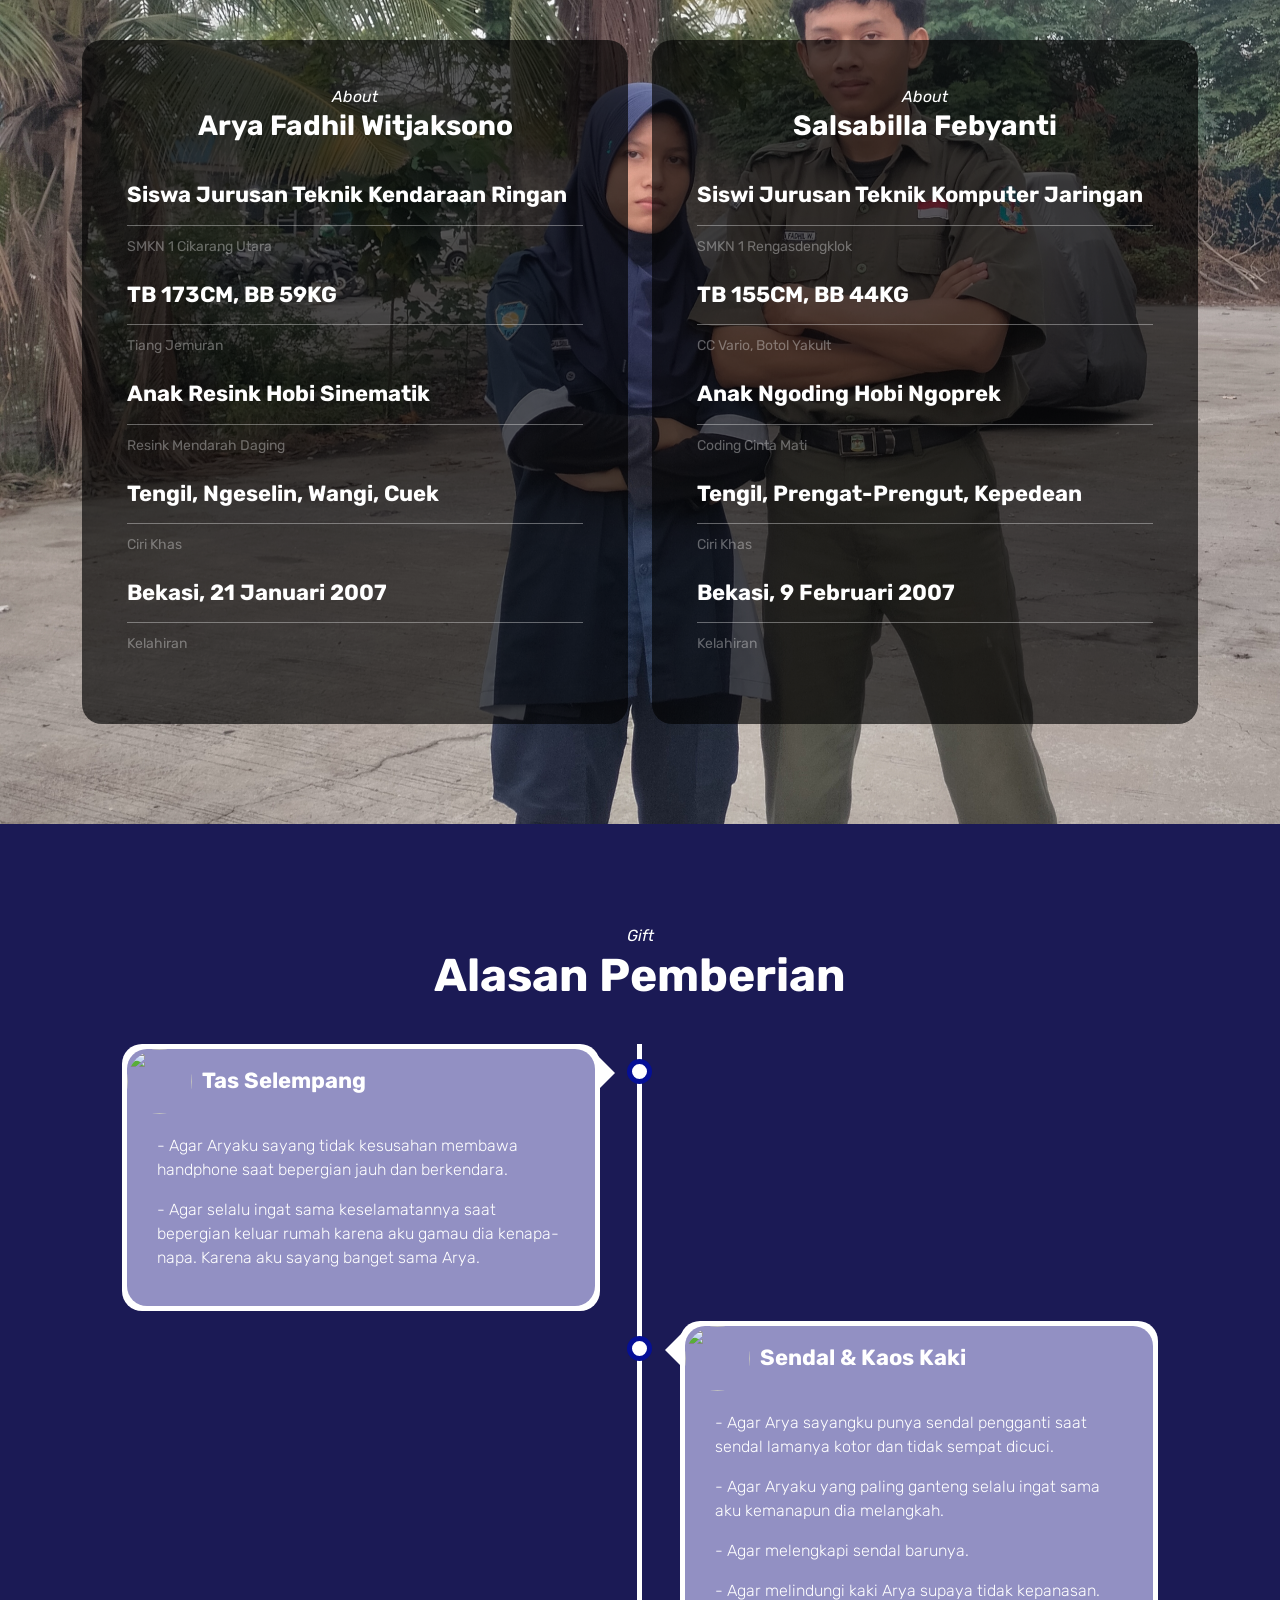
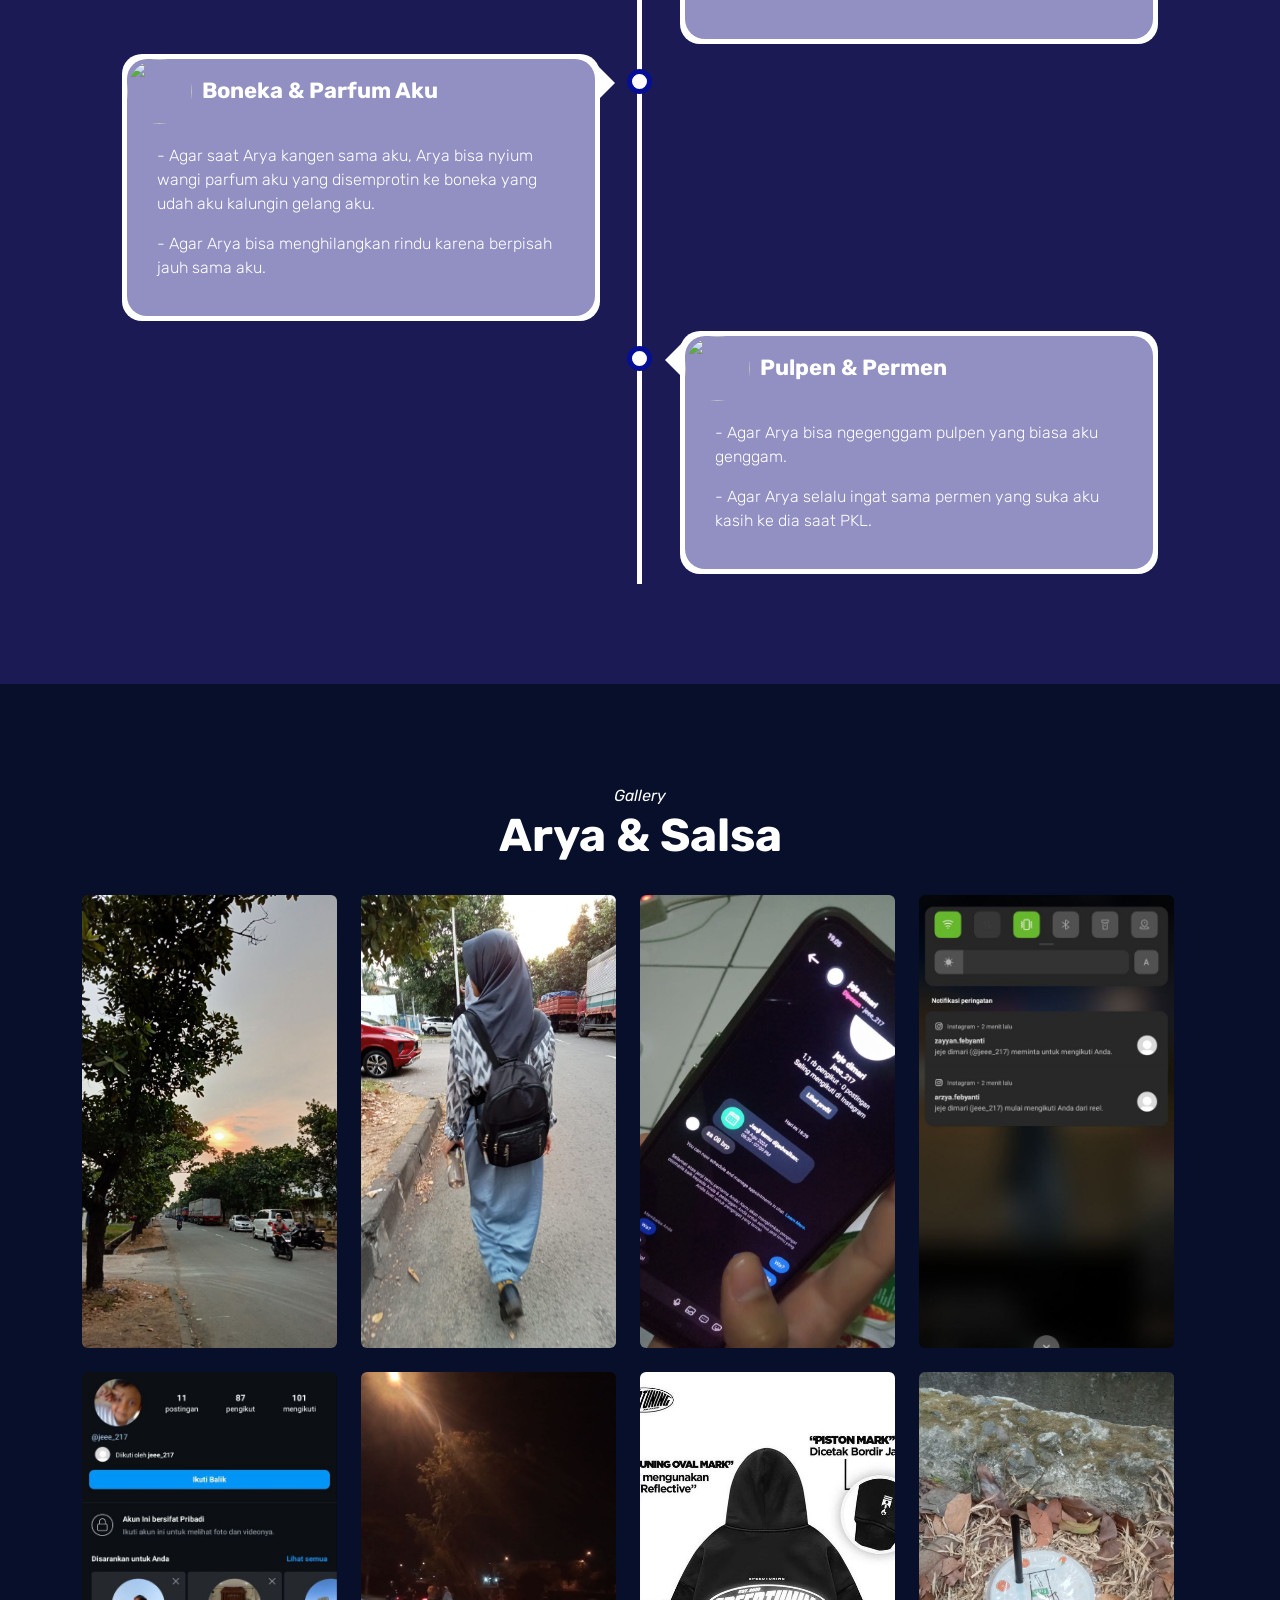
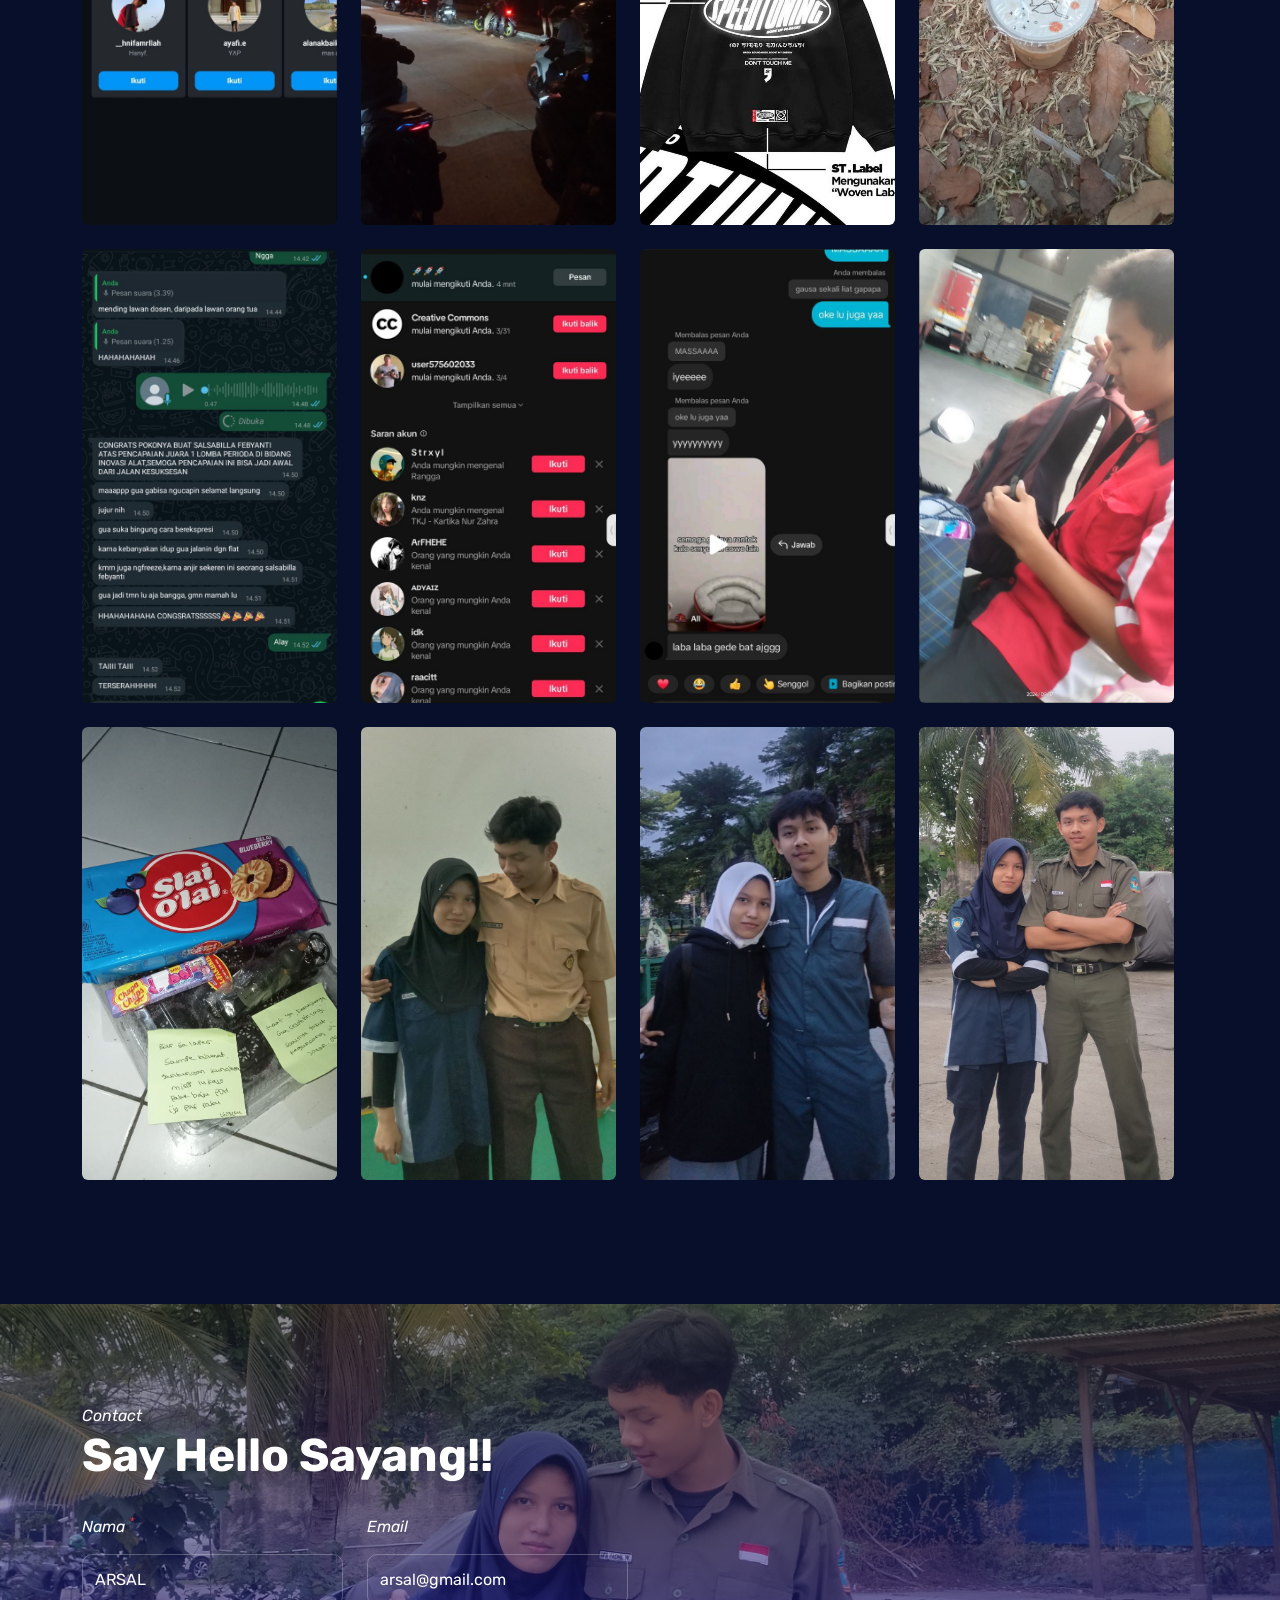
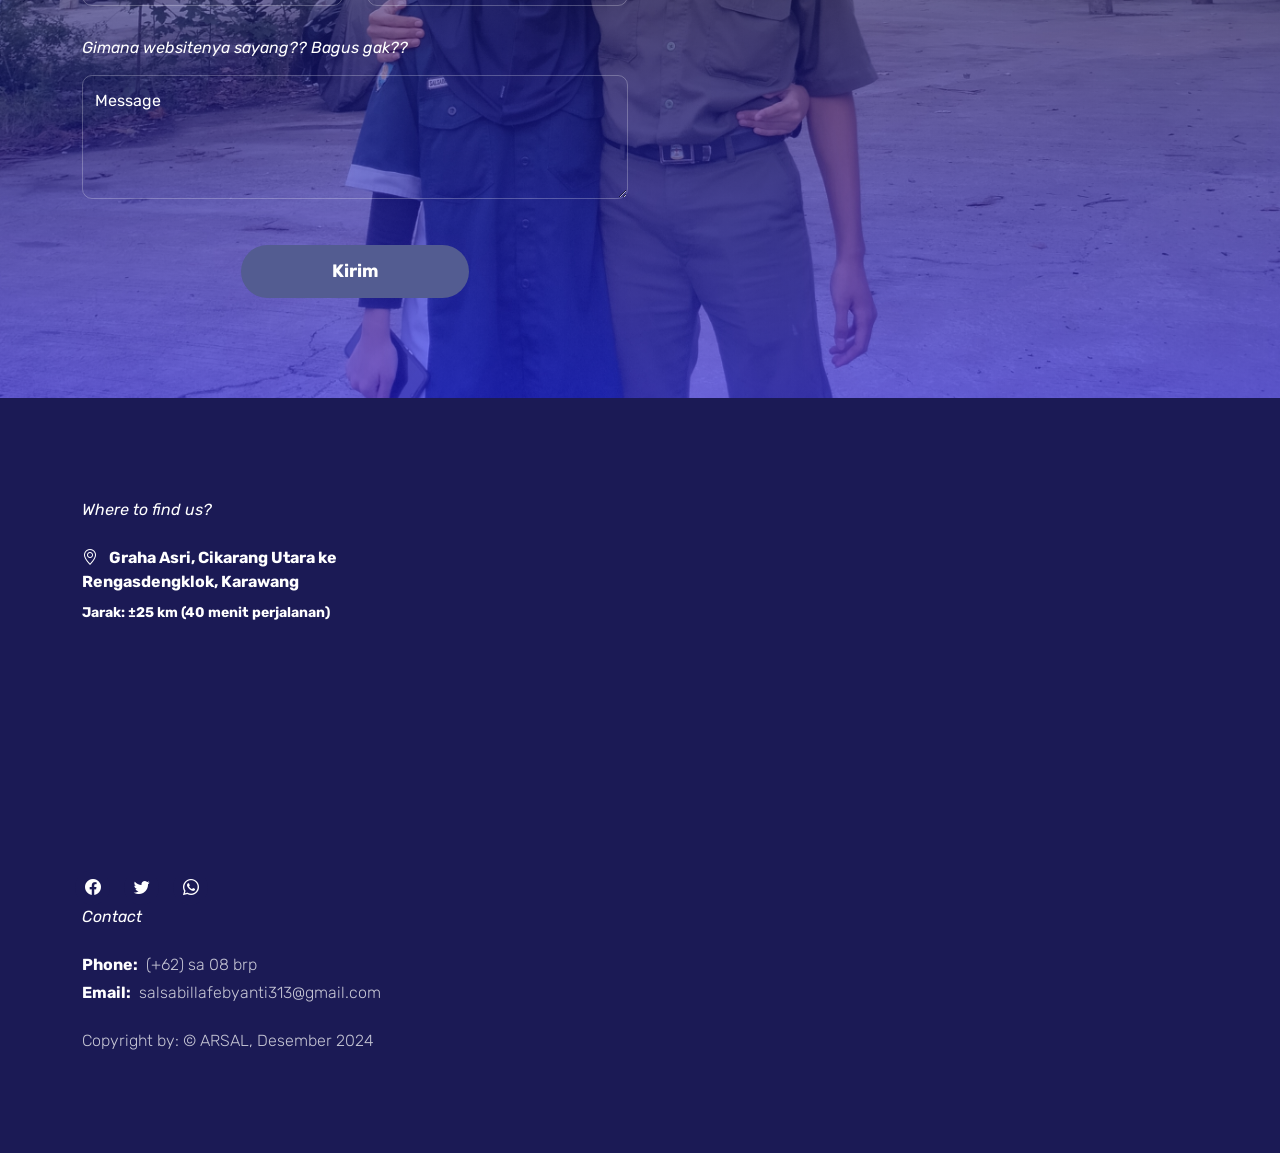
==== commit aedb4fb2: "Update index.html" ====
--- a/index.html
+++ b/index.html
@@ -488,7 +488,7 @@
                 <section class="section-padding" id="section_5">
                     <div class="container">
                         <div class="row">
-                            <div class="col-lg-12 col-12">
+                            <div class="col-lg-12 col-12 text-center">
                                 <em class="text-white">Gallery</em>
                                 <h2 class="text-white mb-4 pb-lg-2">Arya & Salsa</h2>
                             </div>
@@ -607,7 +607,7 @@
                                 </strong>
 
                                 <div class="mt-3">
-                                    <iframe src="https://www.google.com/maps/embed?pb=!1m28!1m12!1m3!1d126939.49770547095!2d107.15392163526493!3d-6.255674544670991!2m3!1f0!2f0!3f0!3m2!1i1024!2i768!4f13.1!4m13!3e0!4m5!1s0x2e699b0c08ad8ef1%3A0x96fa13203f8c1374!2sGraha%20Asri%2C%20Cikarang%20Utara%2C%20Bekasi%20Regency%2C%20West%20Java!3m2!1d-6.2558385!2d107.1339655!4m5!1s0x2e697fda5d6aec05%3A0x401576d14fed530!2sRengasdengklok%2C%20Karawang%20Regency%2C%20West%20Java!3m2!1d-6.1557318!2d107.2982265!5e0!3m2!1sen!2sid!4v1703900477375!5m2!1sen!2sid" width="100%" height="200" style="border:0;" allowfullscreen="" loading="lazy" referrerpolicy="no-referrer-when-downgrade"></iframe>
+                                    <iframe src="https://www.google.com/maps/embed?pb=!1m18!1m12!1m3!1d3966.0647927661584!2d107.15999937499164!3d-6.2576999936953385!2m3!1f0!2f0!3f0!3m2!1i1024!2i768!4f13.1!3m3!1m2!1s0x2e69850d5b4b7e27%3A0x6b93a4441a5ec4e7!2sGraha%20Asri%2C%20Karangasih%2C%20Kec.%20Cikarang%20Utara%2C%20Kabupaten%20Bekasi%2C%20Jawa%20Barat!5e0!3m2!1sen!2sid!4v1703748547775!5m2!1sen!2sid" width="100%" height="200" style="border:0;" allowfullscreen="" loading="lazy" referrerpolicy="no-referrer-when-downgrade"></iframe>
                                 </div>
                             </div>
 
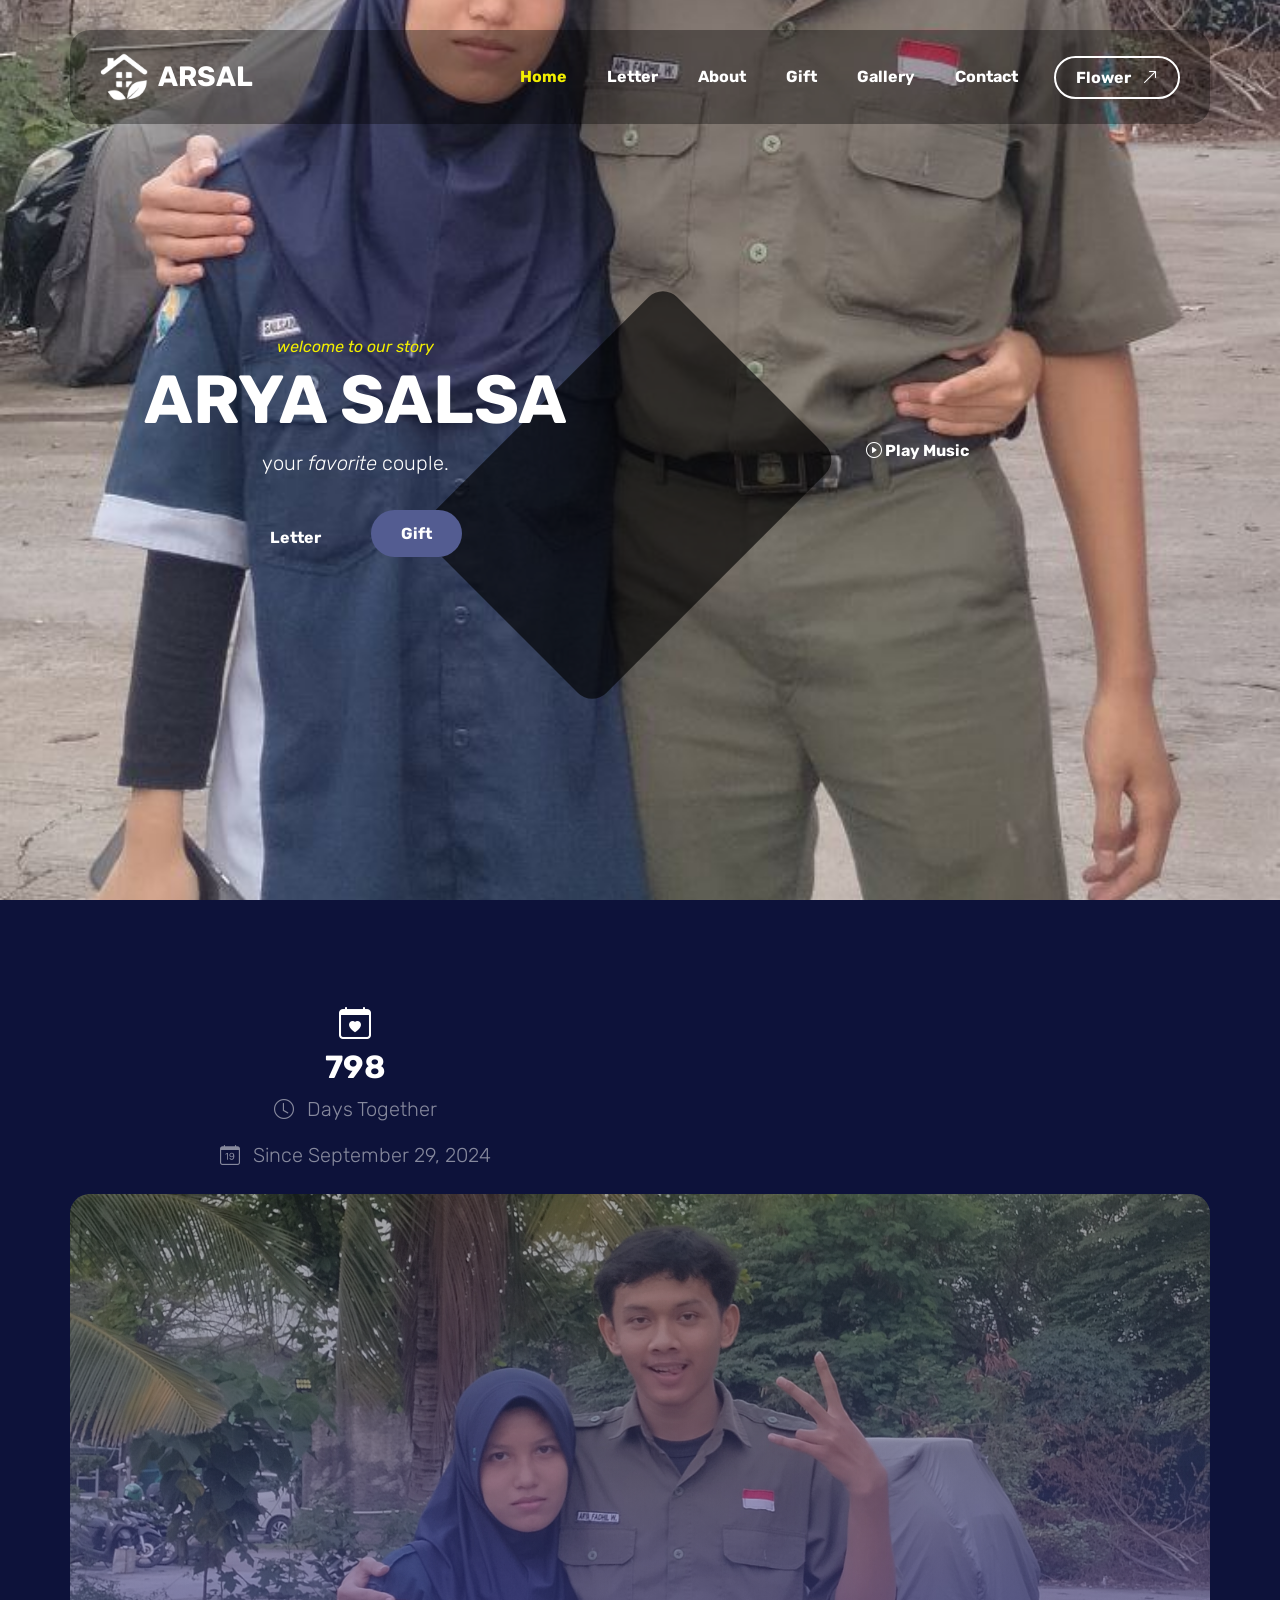
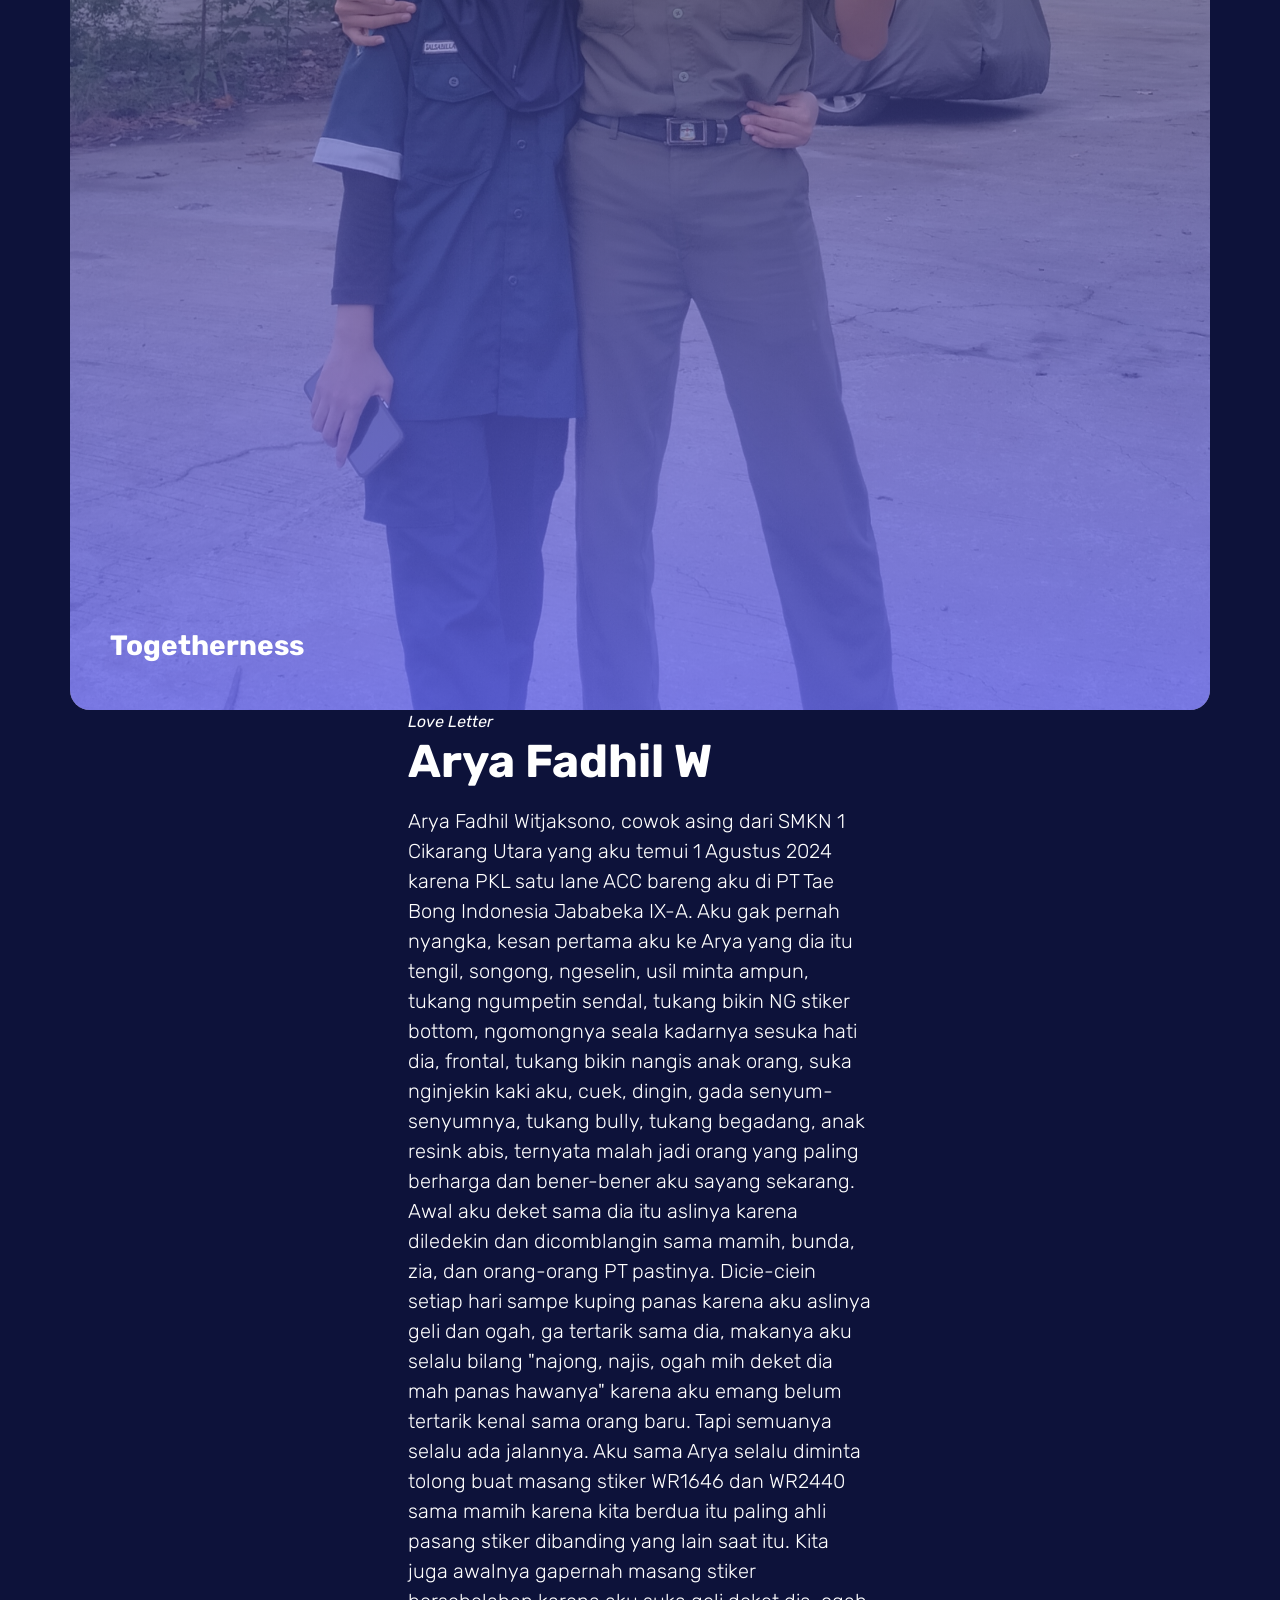
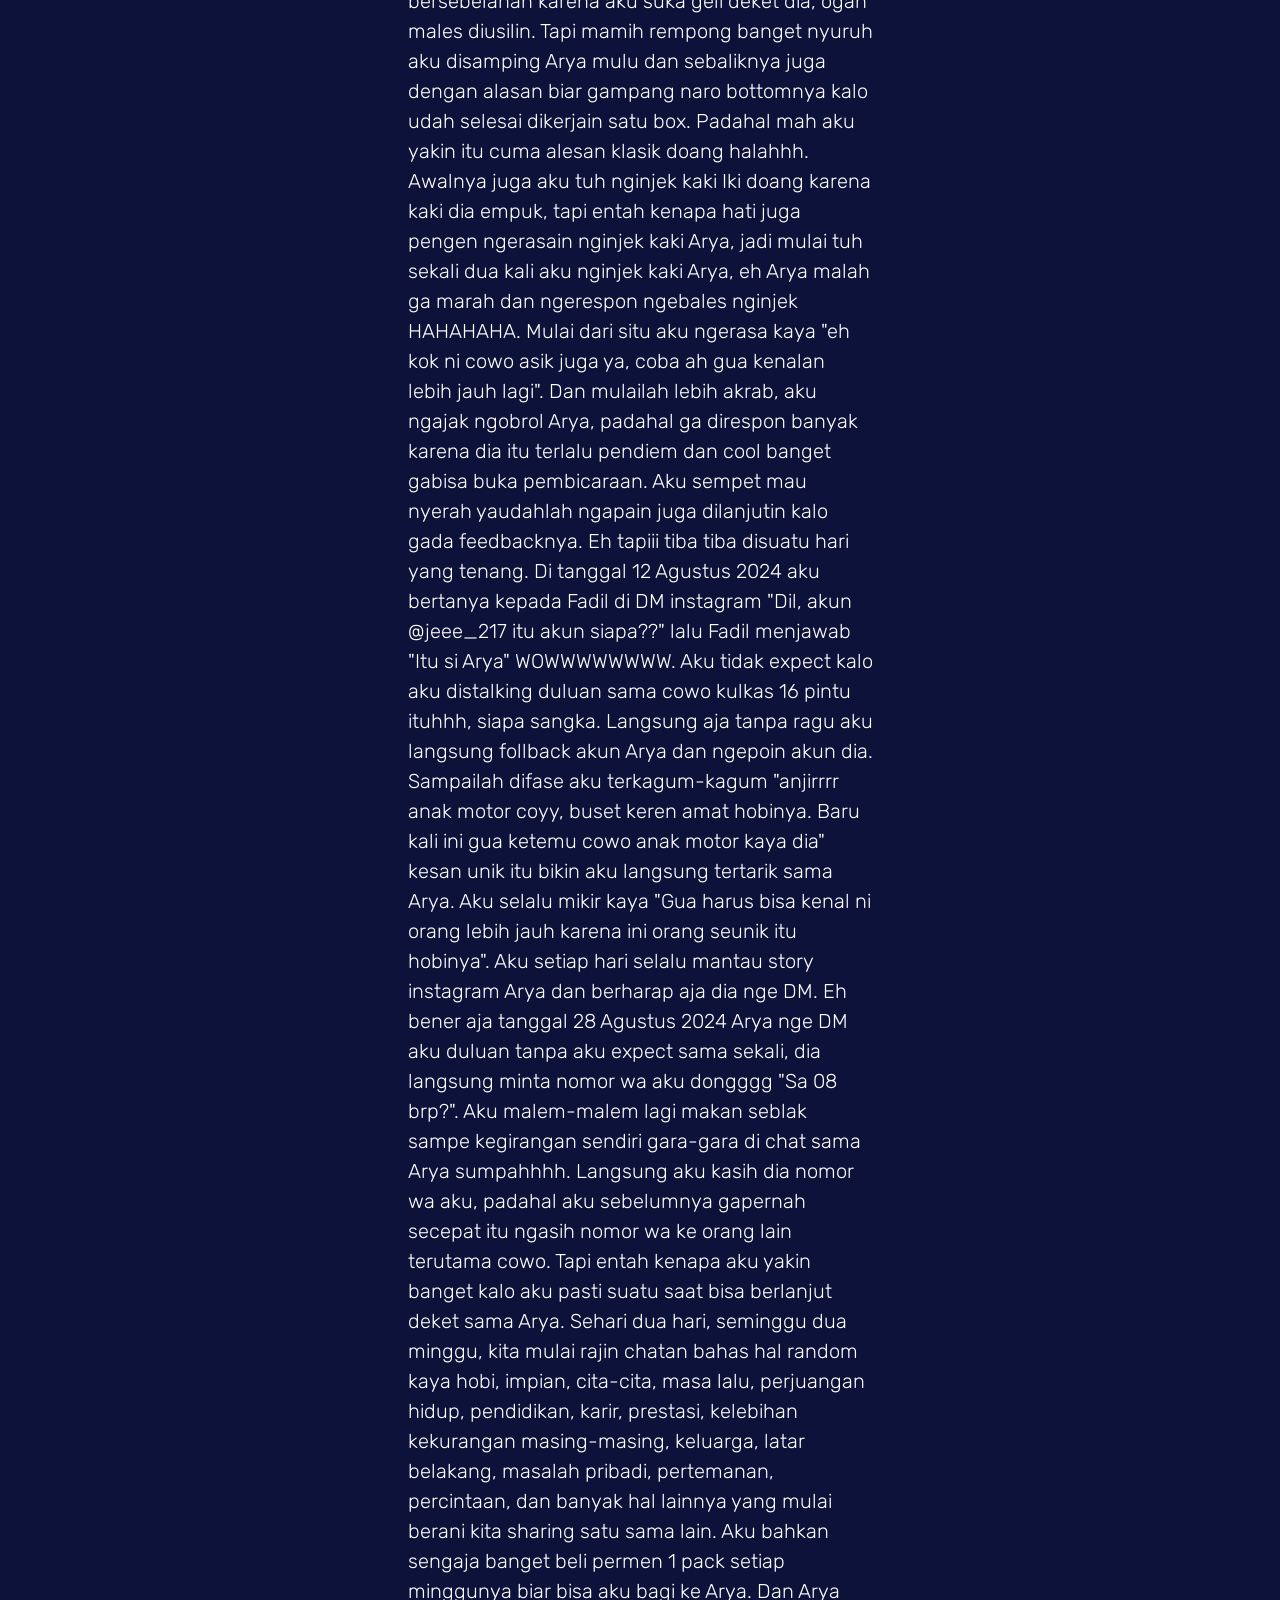
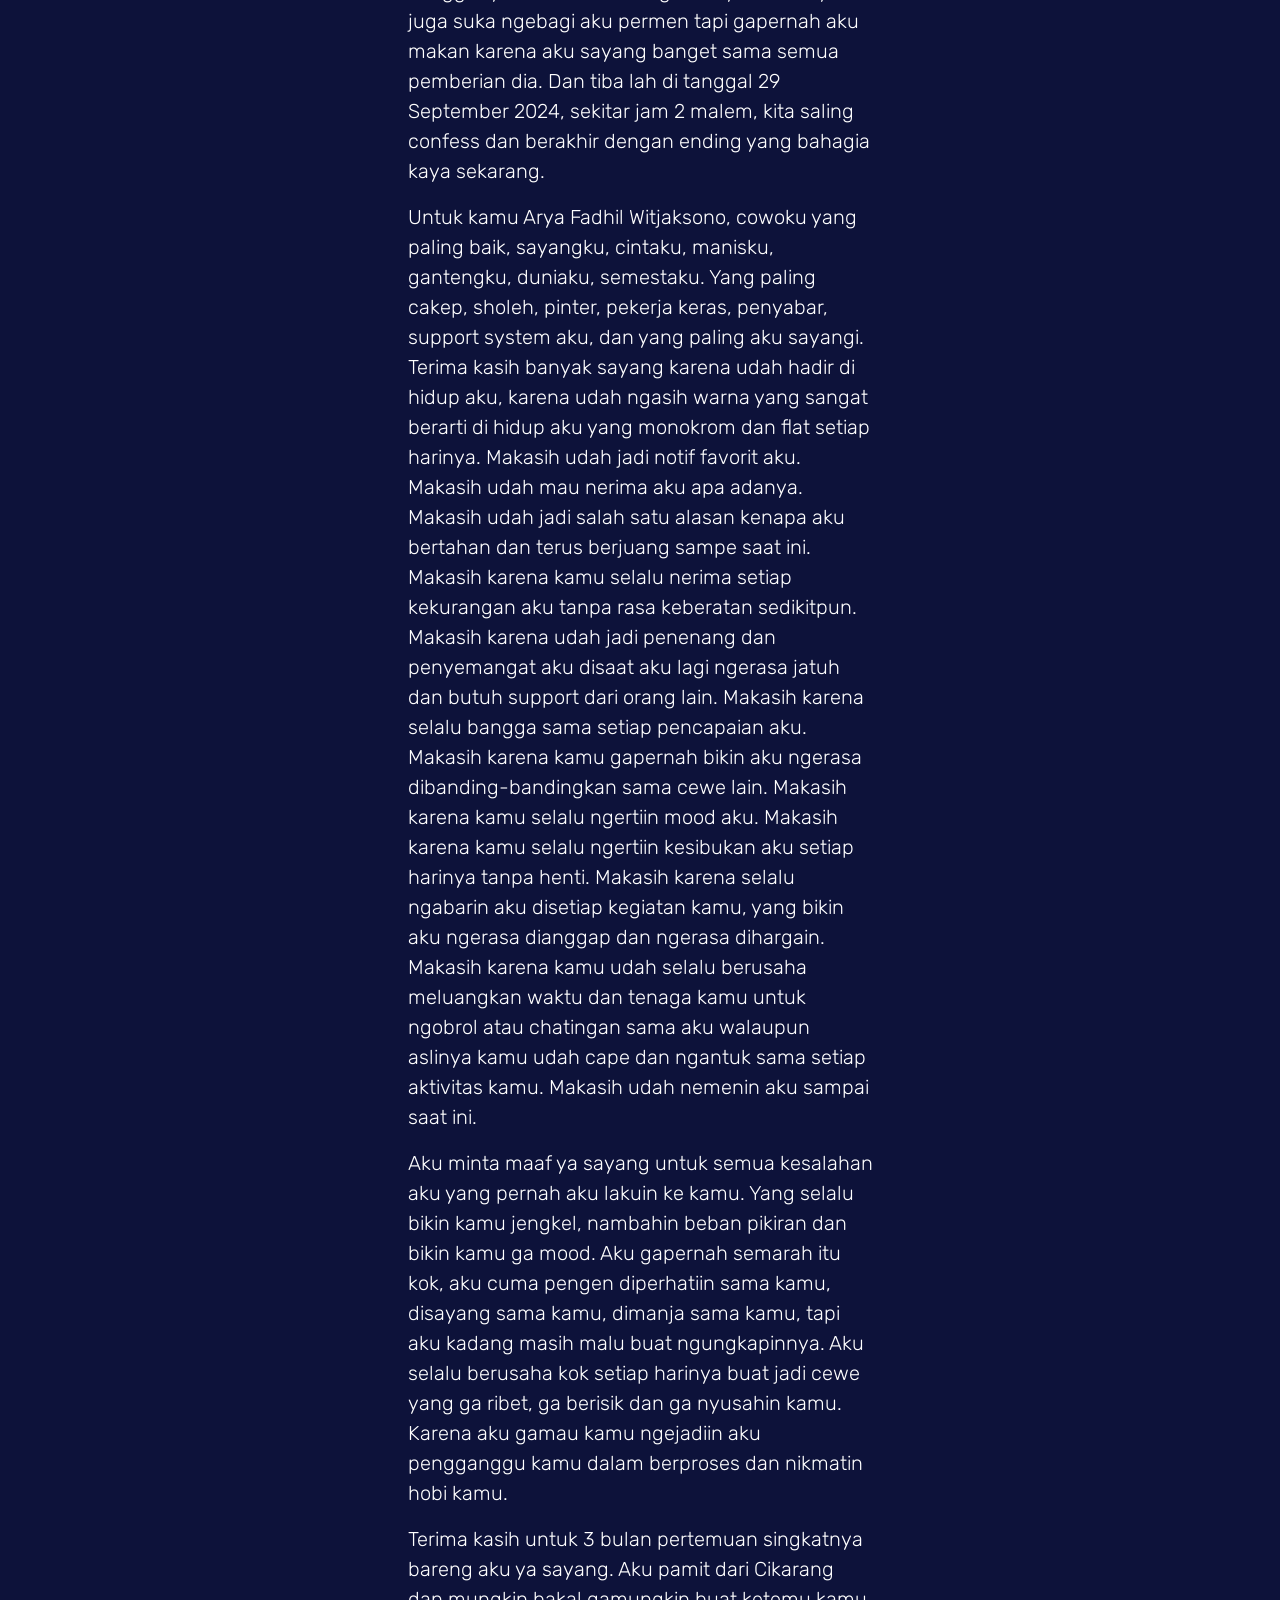
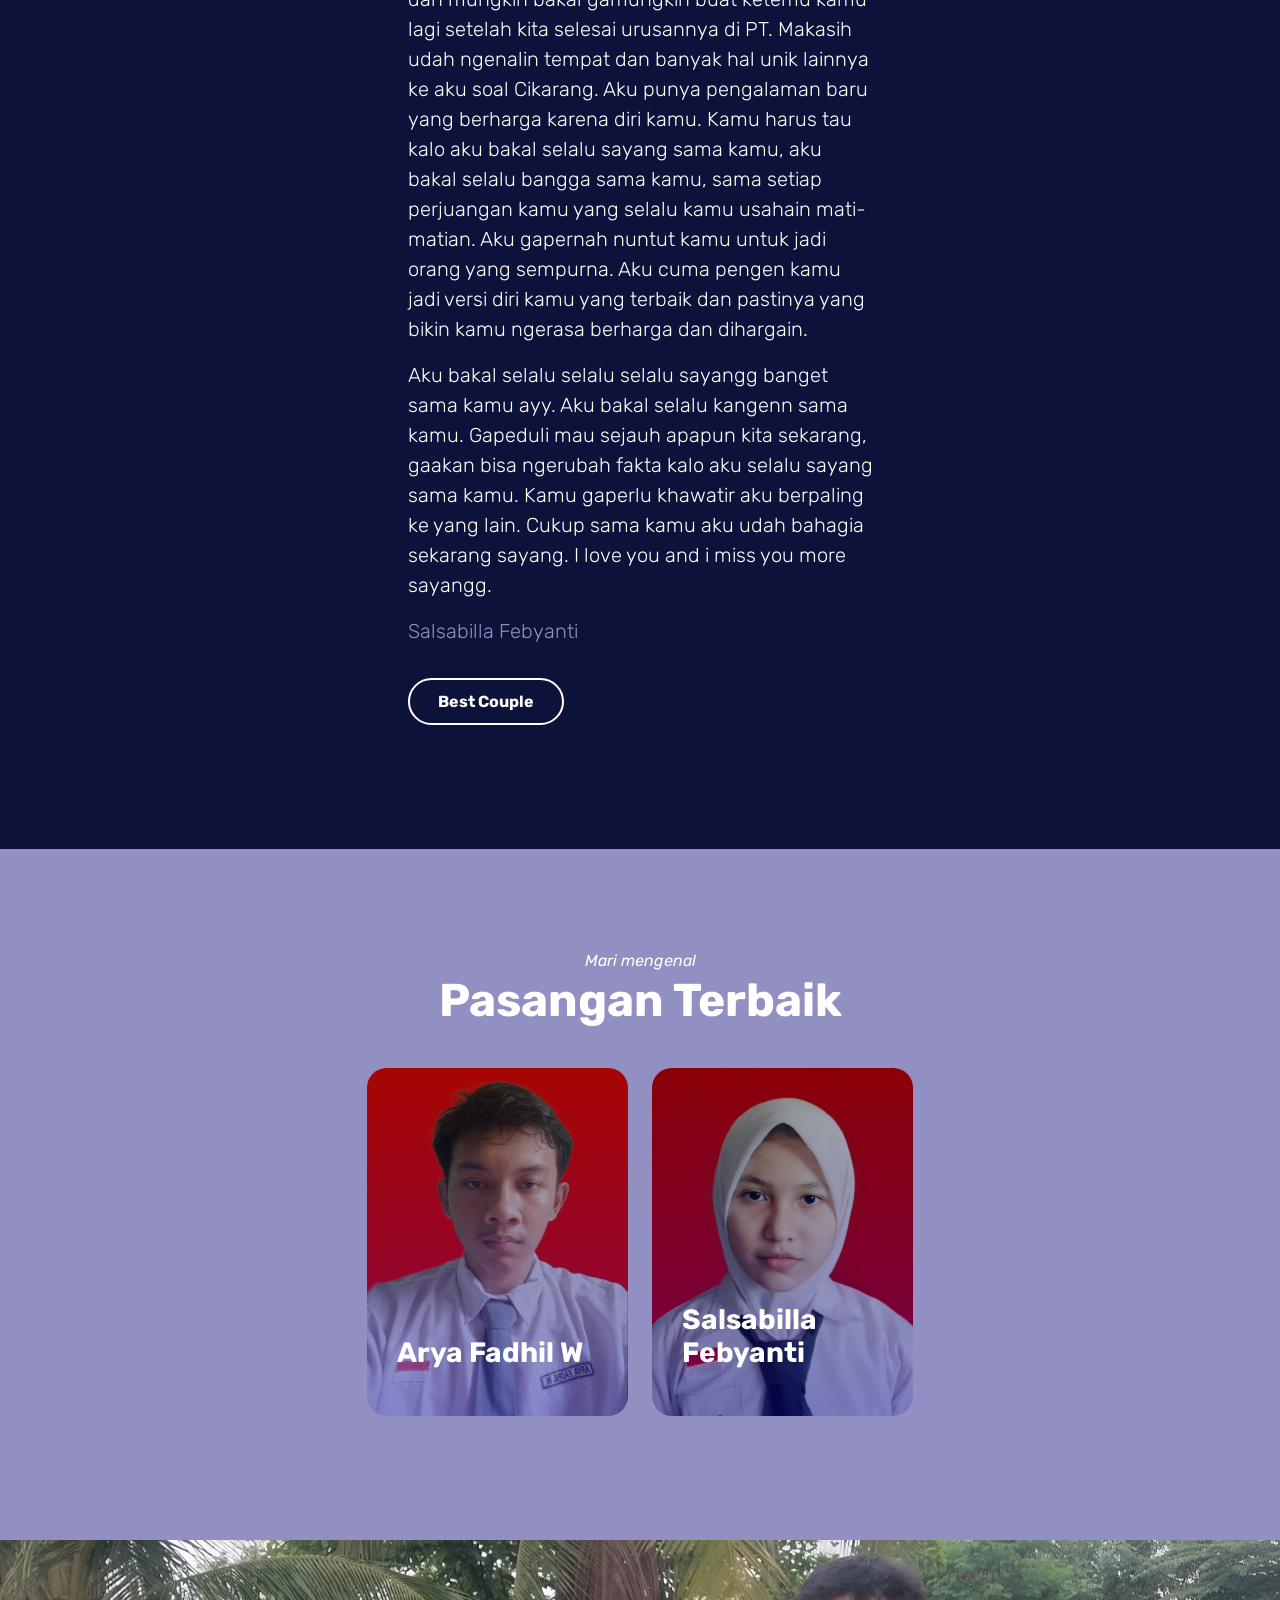
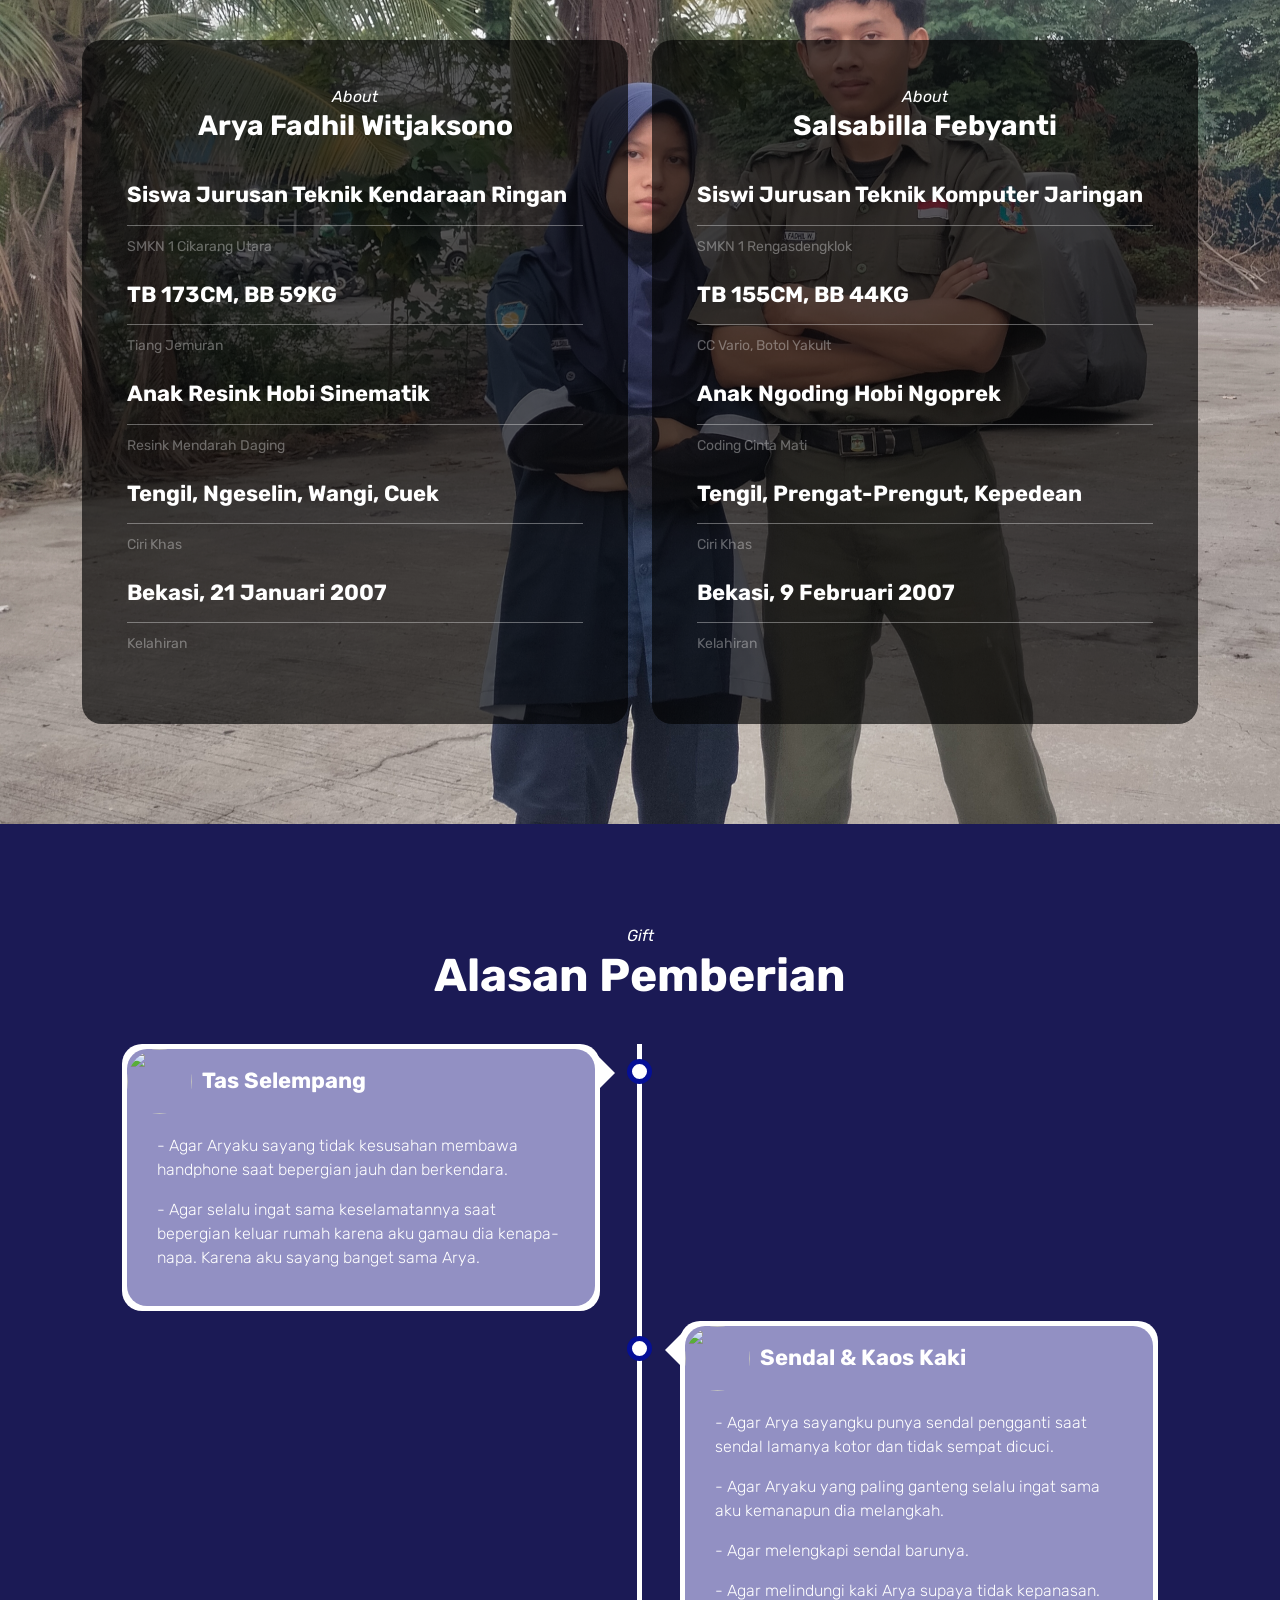
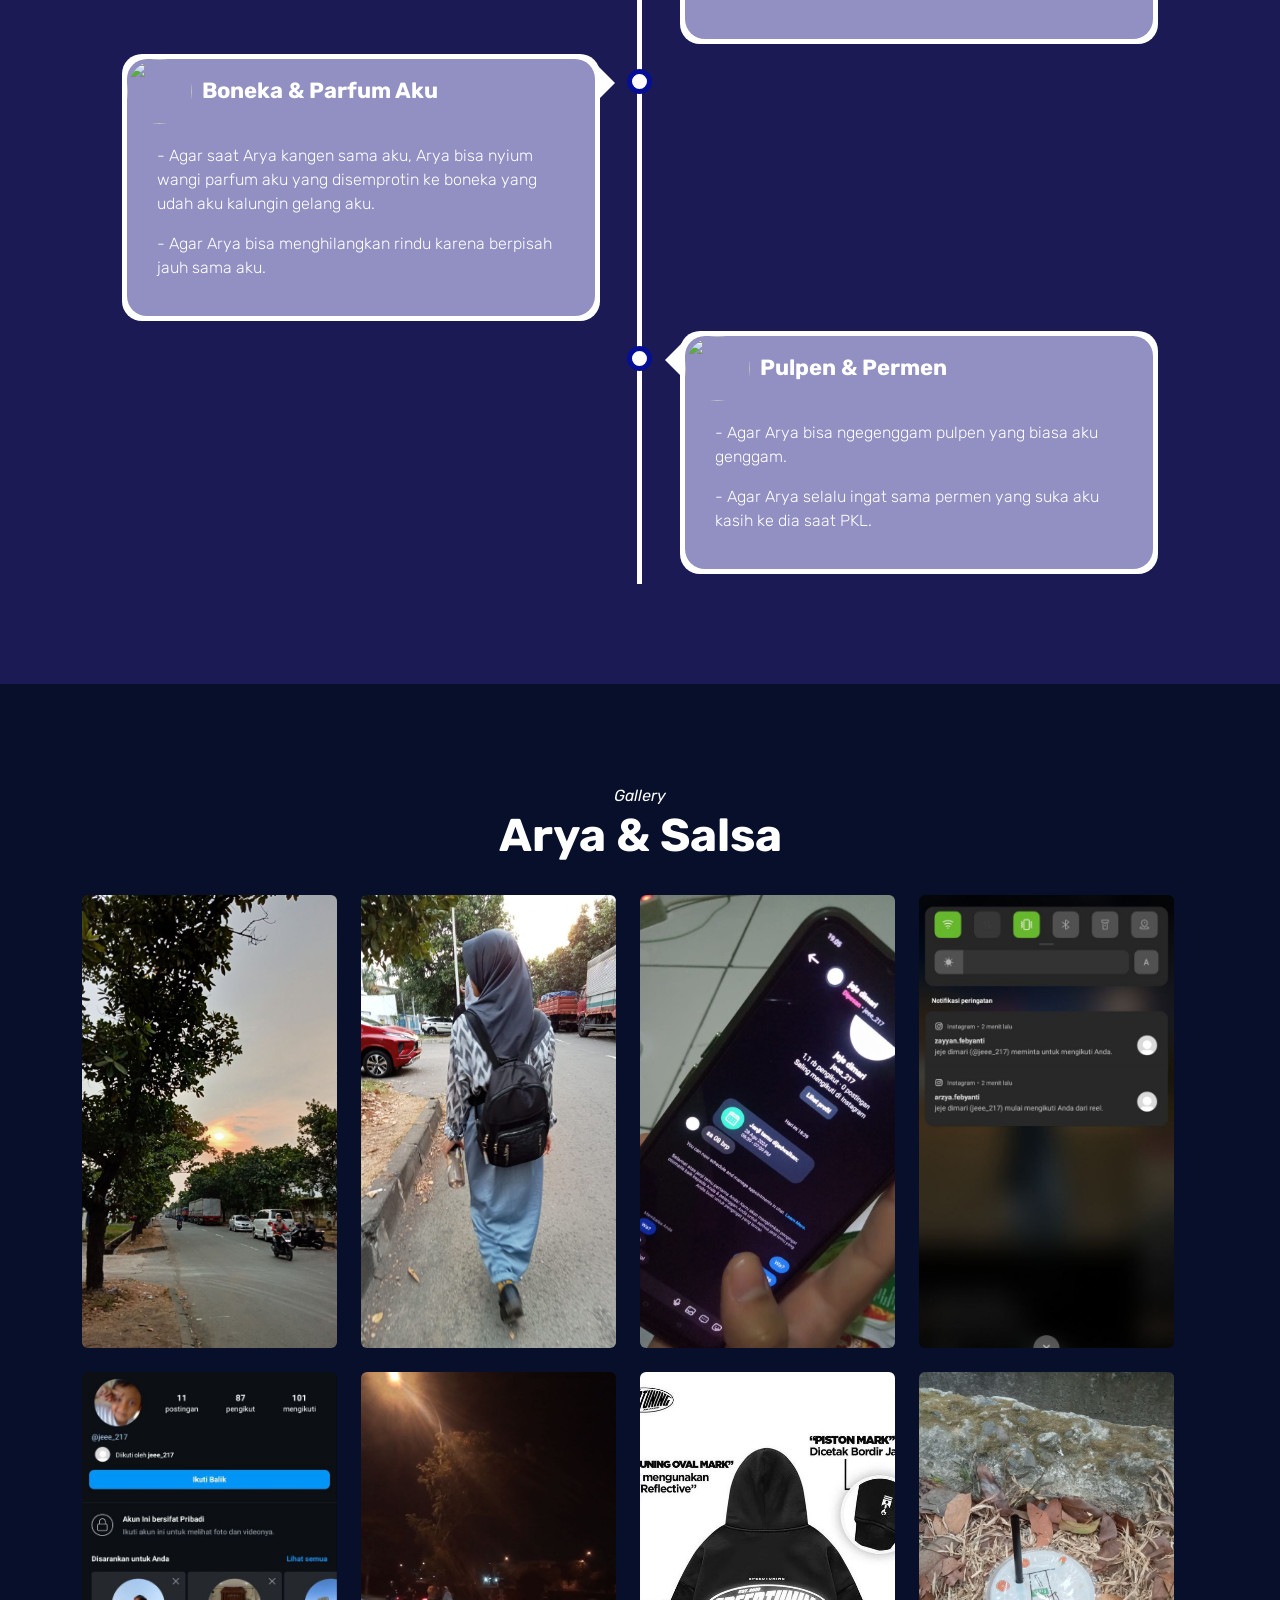
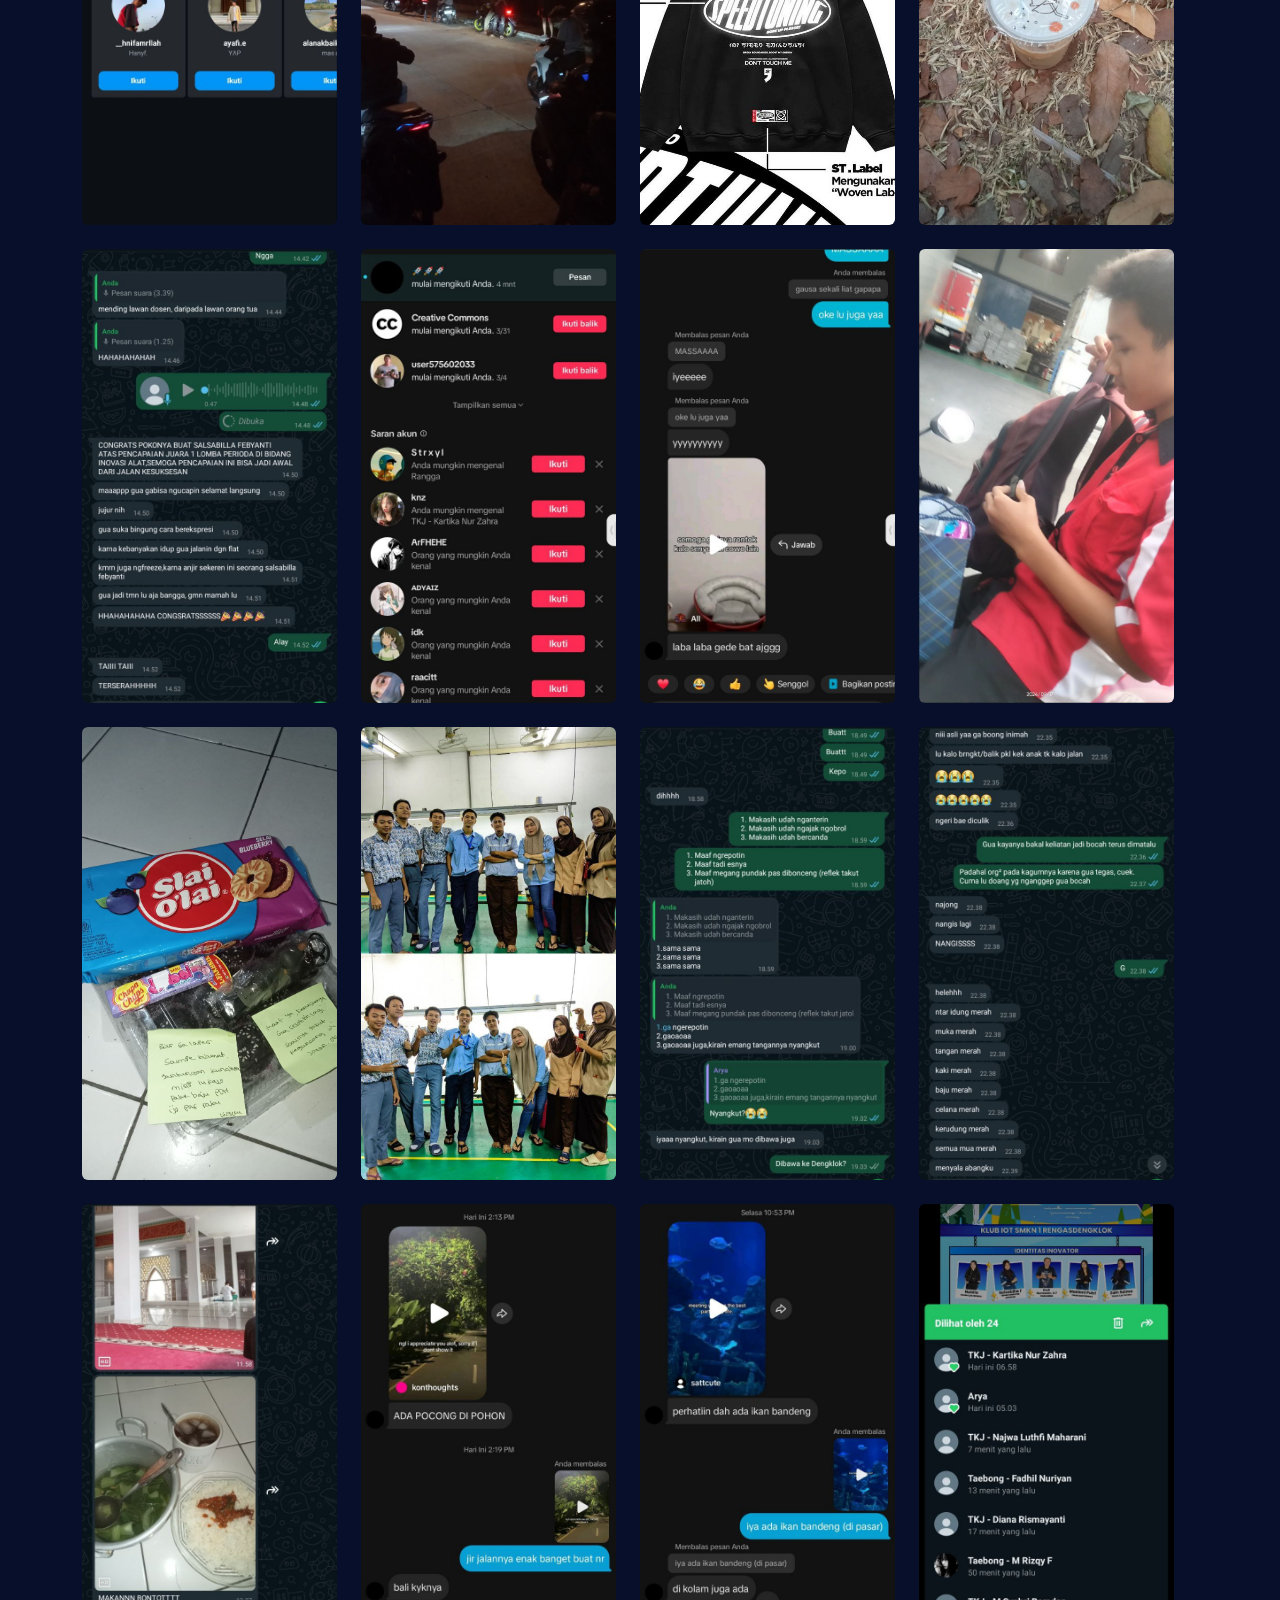
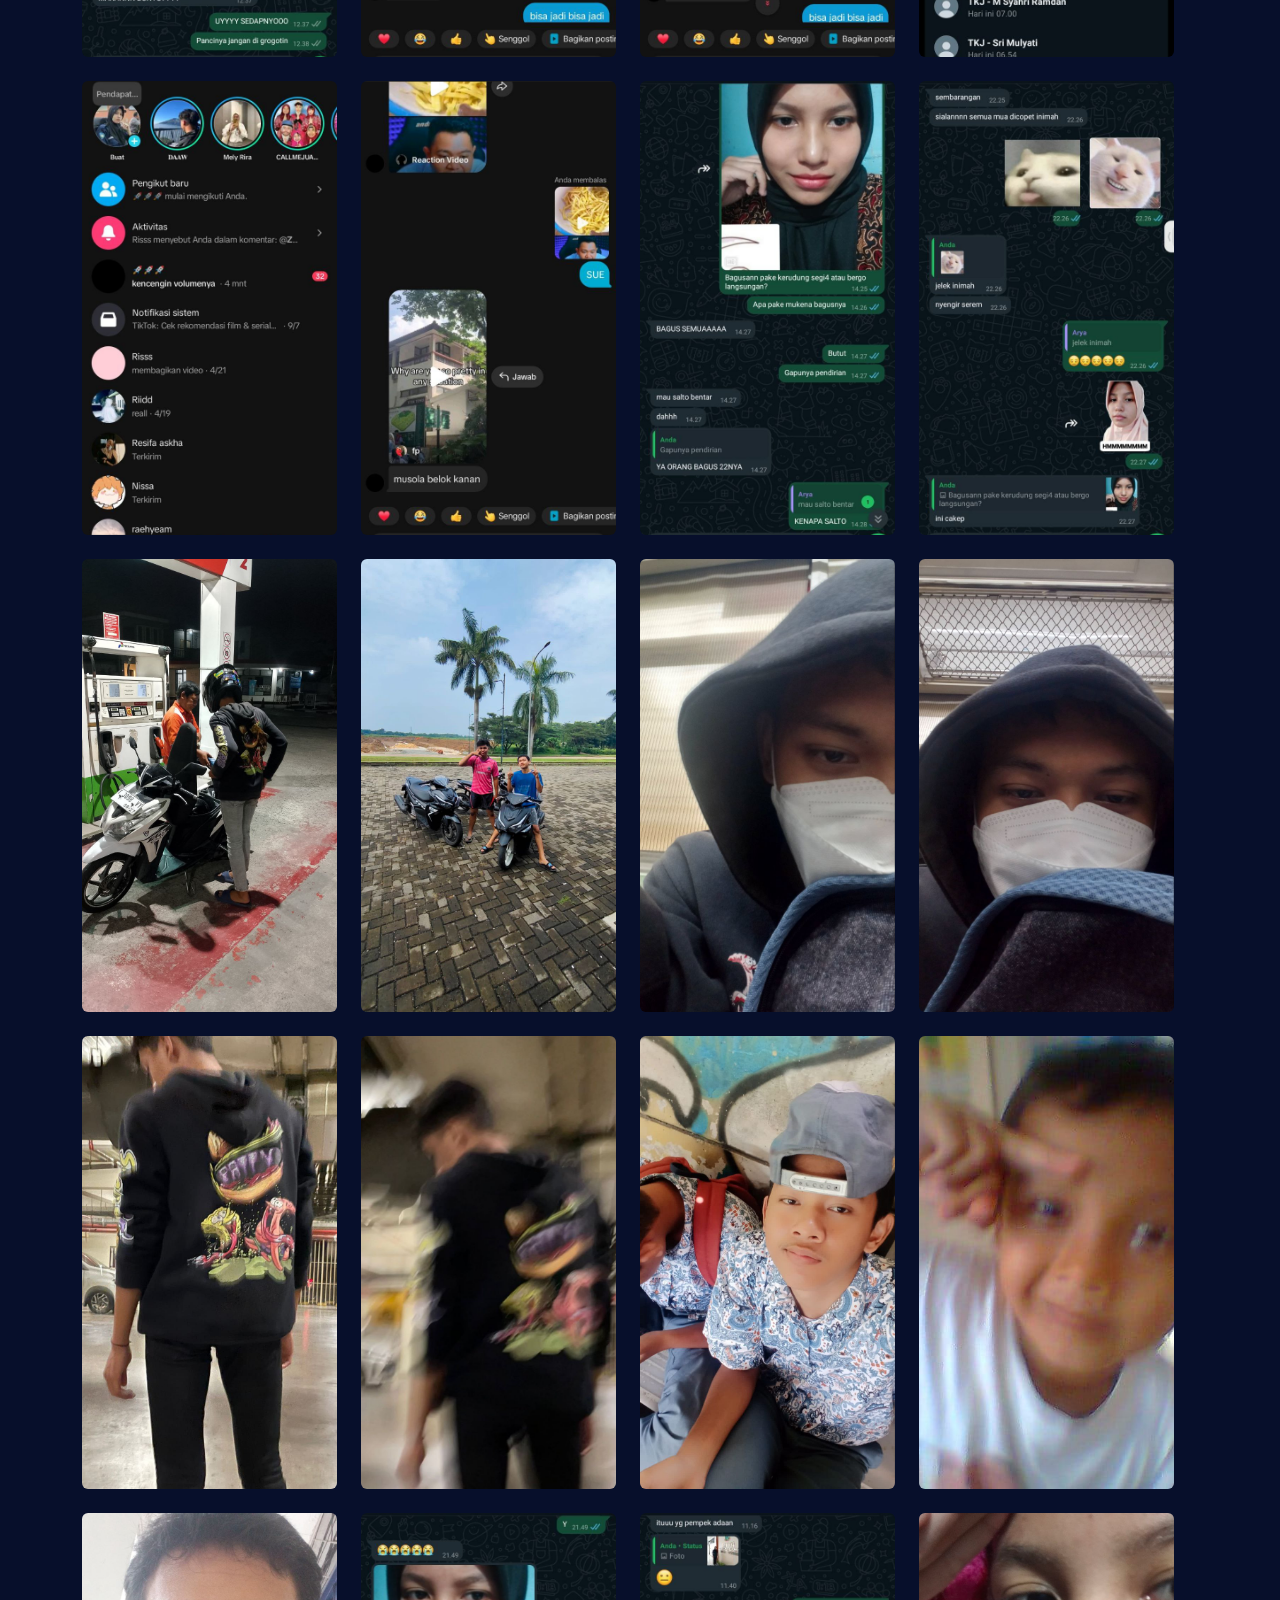
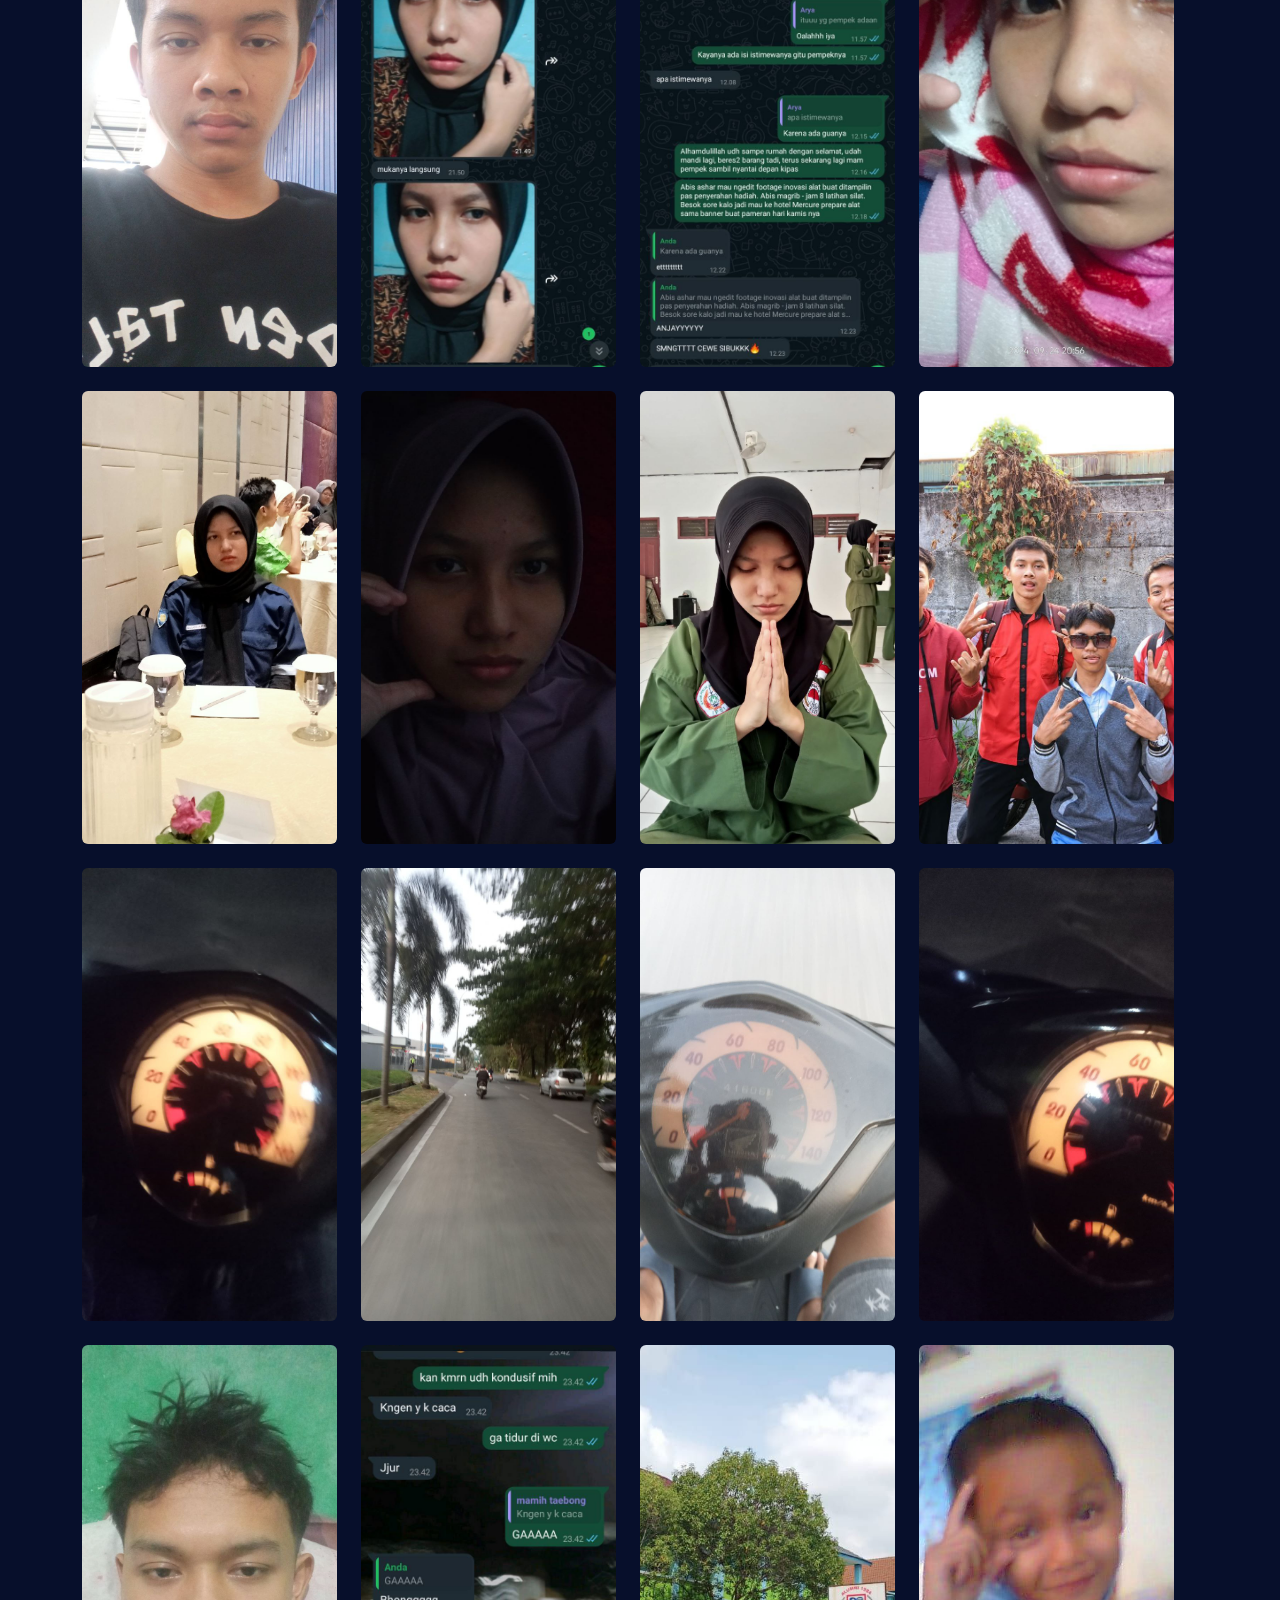
==== commit 06b70801: "Add files via upload" ====
--- a/index.html
+++ b/index.html
@@ -534,17 +534,187 @@
                                     <img src="p13.jpg" class="img-fluid rounded" alt="" style="aspect-ratio: 9/16; object-fit: cover; width: 100%; height: auto;">
                                 </div>
                                 <div class="col-lg-3 col-md-4 col-6 mb-4">
-                                    <img src="fotbare.jpg" class="img-fluid rounded" alt="" style="aspect-ratio: 9/16; object-fit: cover; width: 100%; height: auto;">
-                                </div>
-                                <div class="col-lg-3 col-md-4 col-6 mb-4">
-                                    <img src="fotbarf.jpg" class="img-fluid rounded" alt="" style="aspect-ratio: 9/16; object-fit: cover; width: 100%; height: auto;">
-                                </div>
-                                <div class="col-lg-3 col-md-4 col-6 mb-4">
-                                    <img src="fotbarg.jpg" class="img-fluid rounded" alt="" style="aspect-ratio: 9/16; object-fit: cover; width: 100%; height: auto;">
-                                </div>
+                                    <img src="p14.jpg" class="img-fluid rounded" alt="" style="aspect-ratio: 9/16; object-fit: cover; width: 100%; height: auto;">
+                                </div>
+                                <div class="col-lg-3 col-md-4 col-6 mb-4">
+                                    <img src="p15.jpg" class="img-fluid rounded" alt="" style="aspect-ratio: 9/16; object-fit: cover; width: 100%; height: auto;">
+                                </div>
+                                <div class="col-lg-3 col-md-4 col-6 mb-4">
+                                    <img src="p16.jpg" class="img-fluid rounded" alt="" style="aspect-ratio: 9/16; object-fit: cover; width: 100%; height: auto;">
+                                </div>
+                                <div class="col-lg-3 col-md-4 col-6 mb-4">
+                                    <img src="p17.jpg" class="img-fluid rounded" alt="" style="aspect-ratio: 9/16; object-fit: cover; width: 100%; height: auto;">
+                                </div>
+                                <div class="col-lg-3 col-md-4 col-6 mb-4">
+                                    <img src="p18.jpg" class="img-fluid rounded" alt="" style="aspect-ratio: 9/16; object-fit: cover; width: 100%; height: auto;">
+                                </div>
+                                <div class="col-lg-3 col-md-4 col-6 mb-4">
+                                    <img src="p19.jpg" class="img-fluid rounded" alt="" style="aspect-ratio: 9/16; object-fit: cover; width: 100%; height: auto;">
+                                </div>
+                                <div class="col-lg-3 col-md-4 col-6 mb-4">
+                                    <img src="p20.jpg" class="img-fluid rounded" alt="" style="aspect-ratio: 9/16; object-fit: cover; width: 100%; height: auto;">
+                                </div>
+                                <div class="col-lg-3 col-md-4 col-6 mb-4">
+                                    <img src="p21.jpg" class="img-fluid rounded" alt="" style="aspect-ratio: 9/16; object-fit: cover; width: 100%; height: auto;">
+                                </div>
+                                <div class="col-lg-3 col-md-4 col-6 mb-4">
+                                    <img src="p22.jpg" class="img-fluid rounded" alt="" style="aspect-ratio: 9/16; object-fit: cover; width: 100%; height: auto;">
+                                </div>
+                                <div class="col-lg-3 col-md-4 col-6 mb-4">
+                                    <img src="p23.jpg" class="img-fluid rounded" alt="" style="aspect-ratio: 9/16; object-fit: cover; width: 100%; height: auto;">
+                                </div>
+                                <div class="col-lg-3 col-md-4 col-6 mb-4">
+                                    <img src="p24.jpg" class="img-fluid rounded" alt="" style="aspect-ratio: 9/16; object-fit: cover; width: 100%; height: auto;">
+                                </div>
+                                <div class="col-lg-3 col-md-4 col-6 mb-4">
+                                    <img src="p25.jpg" class="img-fluid rounded" alt="" style="aspect-ratio: 9/16; object-fit: cover; width: 100%; height: auto;">
+                                </div>
+                                <div class="col-lg-3 col-md-4 col-6 mb-4">
+                                    <img src="p26.jpg" class="img-fluid rounded" alt="" style="aspect-ratio: 9/16; object-fit: cover; width: 100%; height: auto;">
+                                </div>
+                                <div class="col-lg-3 col-md-4 col-6 mb-4">
+                                    <img src="p27.jpg" class="img-fluid rounded" alt="" style="aspect-ratio: 9/16; object-fit: cover; width: 100%; height: auto;">
+                                </div>
+                                <div class="col-lg-3 col-md-4 col-6 mb-4">
+                                    <img src="p28.jpg" class="img-fluid rounded" alt="" style="aspect-ratio: 9/16; object-fit: cover; width: 100%; height: auto;">
+                                </div>
+                                <div class="col-lg-3 col-md-4 col-6 mb-4">
+                                    <img src="p29.jpg" class="img-fluid rounded" alt="" style="aspect-ratio: 9/16; object-fit: cover; width: 100%; height: auto;">
+                                </div>
+                                <div class="col-lg-3 col-md-4 col-6 mb-4">
+                                    <img src="p30.jpg" class="img-fluid rounded" alt="" style="aspect-ratio: 9/16; object-fit: cover; width: 100%; height: auto;">
+                                </div>
+                                <div class="col-lg-3 col-md-4 col-6 mb-4">
+                                    <img src="p31.jpg" class="img-fluid rounded" alt="" style="aspect-ratio: 9/16; object-fit: cover; width: 100%; height: auto;">
+                                </div>
+                                <div class="col-lg-3 col-md-4 col-6 mb-4">
+                                    <img src="p32.jpg" class="img-fluid rounded" alt="" style="aspect-ratio: 9/16; object-fit: cover; width: 100%; height: auto;">
+                                </div>
+                                <div class="col-lg-3 col-md-4 col-6 mb-4">
+                                    <img src="p33.jpg" class="img-fluid rounded" alt="" style="aspect-ratio: 9/16; object-fit: cover; width: 100%; height: auto;">
+                                </div>
+                                <div class="col-lg-3 col-md-4 col-6 mb-4">
+                                    <img src="p34.jpg" class="img-fluid rounded" alt="" style="aspect-ratio: 9/16; object-fit: cover; width: 100%; height: auto;">
+                                </div>
+                                <div class="col-lg-3 col-md-4 col-6 mb-4">
+                                    <img src="p35.jpg" class="img-fluid rounded" alt="" style="aspect-ratio: 9/16; object-fit: cover; width: 100%; height: auto;">
+                                </div>
+                                <div class="col-lg-3 col-md-4 col-6 mb-4">
+                                    <img src="p36.jpg" class="img-fluid rounded" alt="" style="aspect-ratio: 9/16; object-fit: cover; width: 100%; height: auto;">
+                                </div>
+                                <div class="col-lg-3 col-md-4 col-6 mb-4">
+                                    <img src="p37.jpg" class="img-fluid rounded" alt="" style="aspect-ratio: 9/16; object-fit: cover; width: 100%; height: auto;">
+                                </div>
+                                <div class="col-lg-3 col-md-4 col-6 mb-4">
+                                    <img src="p38.jpg" class="img-fluid rounded" alt="" style="aspect-ratio: 9/16; object-fit: cover; width: 100%; height: auto;">
+                                </div>
+                                <div class="col-lg-3 col-md-4 col-6 mb-4">
+                                    <img src="p39.jpg" class="img-fluid rounded" alt="" style="aspect-ratio: 9/16; object-fit: cover; width: 100%; height: auto;">
+                                </div>
+                                <div class="col-lg-3 col-md-4 col-6 mb-4">
+                                    <img src="p40.jpg" class="img-fluid rounded" alt="" style="aspect-ratio: 9/16; object-fit: cover; width: 100%; height: auto;">
+                                </div>
+                                <div class="col-lg-3 col-md-4 col-6 mb-4">
+                                    <img src="p41.jpg" class="img-fluid rounded" alt="" style="aspect-ratio: 9/16; object-fit: cover; width: 100%; height: auto;">
+                                </div>
+                                <div class="col-lg-3 col-md-4 col-6 mb-4">
+                                    <img src="p42.jpg" class="img-fluid rounded" alt="" style="aspect-ratio: 9/16; object-fit: cover; width: 100%; height: auto;">
+                                </div>
+                                <div class="col-lg-3 col-md-4 col-6 mb-4">
+                                    <img src="p43.jpg" class="img-fluid rounded" alt="" style="aspect-ratio: 9/16; object-fit: cover; width: 100%; height: auto;">
+                                </div>
+                                <div class="col-lg-3 col-md-4 col-6 mb-4">
+                                    <img src="p44.jpg" class="img-fluid rounded" alt="" style="aspect-ratio: 9/16; object-fit: cover; width: 100%; height: auto;">
+                                </div>
+                                <div class="col-lg-3 col-md-4 col-6 mb-4">
+                                    <img src="p45.jpg" class="img-fluid rounded" alt="" style="aspect-ratio: 9/16; object-fit: cover; width: 100%; height: auto;">
+                                </div>
+                                <div class="col-lg-3 col-md-4 col-6 mb-4">
+                                    <img src="p46.jpg" class="img-fluid rounded" alt="" style="aspect-ratio: 9/16; object-fit: cover; width: 100%; height: auto;">
+                                </div>
+                                <div class="col-lg-3 col-md-4 col-6 mb-4">
+                                    <img src="p47.jpg" class="img-fluid rounded" alt="" style="aspect-ratio: 9/16; object-fit: cover; width: 100%; height: auto;">
+                                </div>
+                                <div class="col-lg-3 col-md-4 col-6 mb-4">
+                                    <img src="p48.jpg" class="img-fluid rounded" alt="" style="aspect-ratio: 9/16; object-fit: cover; width: 100%; height: auto;">
+                                </div>
+                                <div class="col-lg-3 col-md-4 col-6 mb-4">
+                                    <img src="p49.jpg" class="img-fluid rounded" alt="" style="aspect-ratio: 9/16; object-fit: cover; width: 100%; height: auto;">
+                                </div>
+                                <div class="col-lg-3 col-md-4 col-6 mb-4">
+                                    <img src="p50.jpg" class="img-fluid rounded" alt="" style="aspect-ratio: 9/16; object-fit: cover; width: 100%; height: auto;">
+                                </div>
+                                <div class="col-lg-3 col-md-4 col-6 mb-4">
+                                    <img src="p51.jpg" class="img-fluid rounded" alt="" style="aspect-ratio: 9/16; object-fit: cover; width: 100%; height: auto;">
+                                </div>
+                                <div class="col-lg-3 col-md-4 col-6 mb-4">
+                                    <img src="p52.jpg" class="img-fluid rounded" alt="" style="aspect-ratio: 9/16; object-fit: cover; width: 100%; height: auto;">
+                                </div>
+                                <div class="col-lg-3 col-md-4 col-6 mb-4">
+                                    <img src="p53.jpg" class="img-fluid rounded" alt="" style="aspect-ratio: 9/16; object-fit: cover; width: 100%; height: auto;">
+                                </div>
+                                <div class="col-lg-3 col-md-4 col-6 mb-4">
+                                    <img src="p54.jpg" class="img-fluid rounded" alt="" style="aspect-ratio: 9/16; object-fit: cover; width: 100%; height: auto;">
+                                </div>
+                                <div class="col-lg-3 col-md-4 col-6 mb-4">
+                                    <img src="p55.jpg" class="img-fluid rounded" alt="" style="aspect-ratio: 9/16; object-fit: cover; width: 100%; height: auto;">
+                                </div>
+                                <div class="col-lg-3 col-md-4 col-6 mb-4">
+                                    <img src="p56.jpg" class="img-fluid rounded" alt="" style="aspect-ratio: 9/16; object-fit: cover; width: 100%; height: auto;">
+                                </div>
+                                <div class="col-lg-3 col-md-4 col-6 mb-4">
+                                    <img src="p57.jpg" class="img-fluid rounded" alt="" style="aspect-ratio: 9/16; object-fit: cover; width: 100%; height: auto;">
+                                </div>
+                                <div class="col-lg-3 col-md-4 col-6 mb-4">
+                                    <img src="p58.jpg" class="img-fluid rounded" alt="" style="aspect-ratio: 9/16; object-fit: cover; width: 100%; height: auto;">
+                                </div>
+                                <div class="col-lg-3 col-md-4 col-6 mb-4">
+                                    <img src="p59.jpg" class="img-fluid rounded" alt="" style="aspect-ratio: 9/16; object-fit: cover; width: 100%; height: auto;">
+                                </div>
+                                <div class="col-lg-3 col-md-4 col-6 mb-4">
+                                    <img src="p60.jpg" class="img-fluid rounded" alt="" style="aspect-ratio: 9/16; object-fit: cover; width: 100%; height: auto;">
+                                </div>
+                                <div class="col-lg-3 col-md-4 col-6 mb-4">
+                                    <img src="p61.jpg" class="img-fluid rounded" alt="" style="aspect-ratio: 9/16; object-fit: cover; width: 100%; height: auto;">
+                                </div>
+                                <div class="col-lg-3 col-md-4 col-6 mb-4">
+                                    <img src="p62.jpg" class="img-fluid rounded" alt="" style="aspect-ratio: 9/16; object-fit: cover; width: 100%; height: auto;">
+                                </div>
+                                <div class="col-lg-3 col-md-4 col-6 mb-4">
+                                    <img src="p63.jpg" class="img-fluid rounded" alt="" style="aspect-ratio: 9/16; object-fit: cover; width: 100%; height: auto;">
+                                </div>
+                                <div class="col-lg-3 col-md-4 col-6 mb-4">
+                                    <img src="p64.jpg" class="img-fluid rounded" alt="" style="aspect-ratio: 9/16; object-fit: cover; width: 100%; height: auto;">
+                                </div>
+                                <div class="col-lg-3 col-md-4 col-6 mb-4">
+                                    <img src="p65.jpg" class="img-fluid rounded" alt="" style="aspect-ratio: 9/16; object-fit: cover; width: 100%; height: auto;">
+                                </div>
+                                <div class="col-lg-3 col-md-4 col-6 mb-4">
+                                    <img src="p66.jpg" class="img-fluid rounded" alt="" style="aspect-ratio: 9/16; object-fit: cover; width: 100%; height: auto;">
+                                </div>
+                                <div class="col-lg-3 col-md-4 col-6 mb-4">
+                                    <img src="p67.jpg" class="img-fluid rounded" alt="" style="aspect-ratio: 9/16; object-fit: cover; width: 100%; height: auto;">
+                                </div>
+                                <div class="col-lg-3 col-md-4 col-6 mb-4">
+                                    <img src="p68.jpg" class="img-fluid rounded" alt="" style="aspect-ratio: 9/16; object-fit: cover; width: 100%; height: auto;">
+                                </div>
+                                <div class="col-lg-3 col-md-4 col-6 mb-4">
+                                    <img src="p69.jpg" class="img-fluid rounded" alt="" style="aspect-ratio: 9/16; object-fit: cover; width: 100%; height: auto;">
+                                </div>
+                                <div class="col-lg-3 col-md-4 col-6 mb-4">
+                                    <img src="p70.jpg" class="img-fluid rounded" alt="" style="aspect-ratio: 9/16; object-fit: cover; width: 100%; height: auto;">
+                                </div>                            
                             </div>
                         </div>
                     </div>
+                    <div class="container">
+                        <div class="row justify-content-center">
+                            <div class="col-12 text-center">
+                                <a href="https://salsabillafebyanti.github.io/galeri1/" class="btn btn-primary" style="background-color: #4900a8a8; border-color: #4900a8a8; width: 120px; height: 40px; line-height: 28px; font-family: 'Poppins', sans-serif;">Next Gallery</a>
+                            </div>
+                        </div>
+                    </div>
+                    </section>
                 </section>
 
                 <section class="contact-section section-padding" id="section_6">
@@ -665,4 +835,4 @@
         <script src="custom.js"></script>
 
     </body>
-</html>
+</html>
